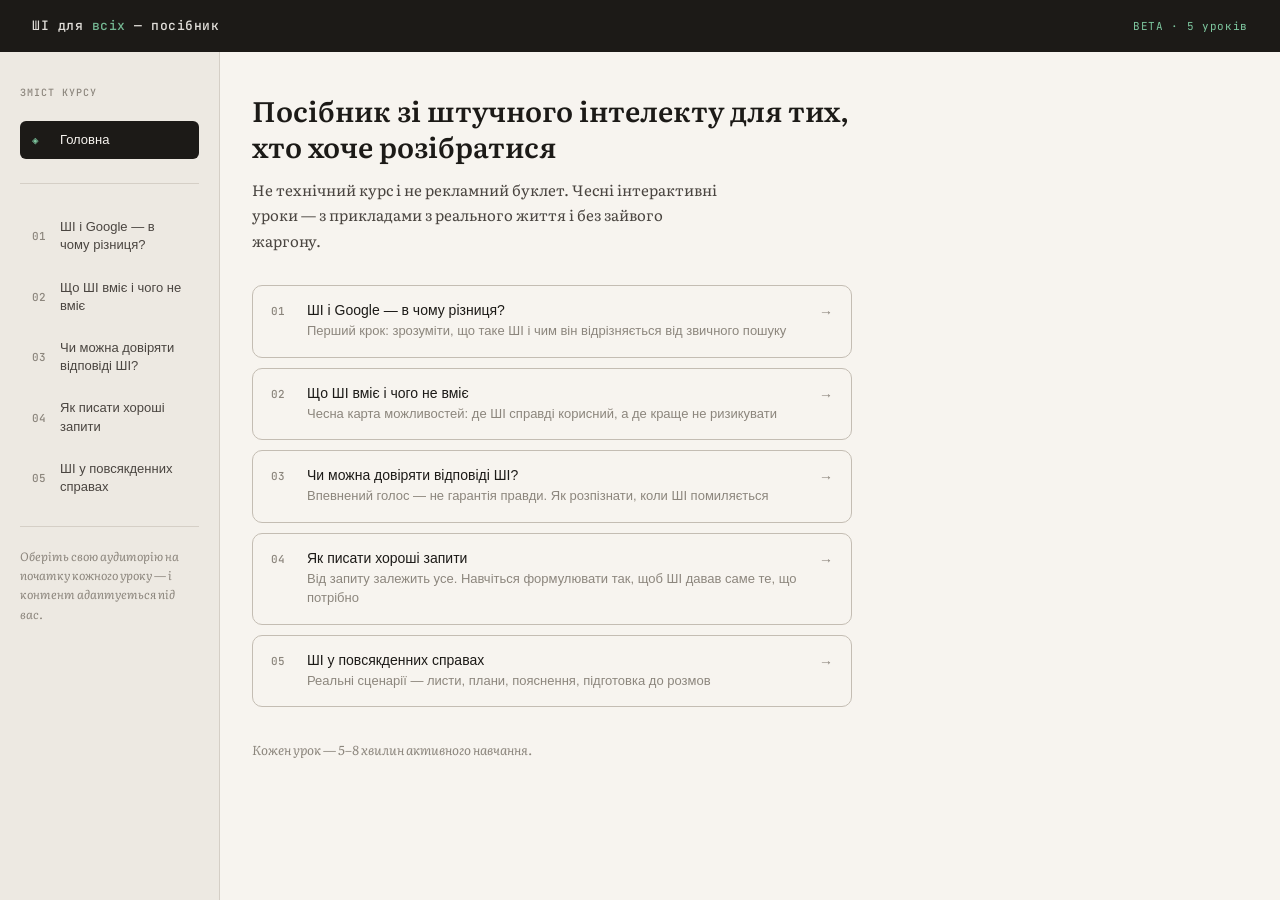
==== ai_guide_lessons.html @ bb76046b "Add files via upload" ====
<!DOCTYPE html>
<html lang="uk">
<head>
<meta charset="UTF-8">
<meta name="viewport" content="width=device-width, initial-scale=1.0">
<title>ШІ для всіх — інтерактивний посібник</title>
<link rel="preconnect" href="https://fonts.googleapis.com">
<link href="https://fonts.googleapis.com/css2?family=Literata:ital,wght@0,300;0,400;0,500;0,600;1,300&family=JetBrains+Mono:wght@400;500&display=swap" rel="stylesheet">
<style>
*,*::before,*::after{box-sizing:border-box;margin:0;padding:0}
:root{--bg:#F7F4EF;--bg2:#EDE9E2;--bg3:#E3DDD4;--ink:#1C1A17;--ink2:#4A4540;--ink3:#8C867D;--line:#D5CFC6;--line2:#C4BDB3;--accent:#2D6A4F;--accent-bg:#E8F5EE;--accent2:#B5451B;--accent2-bg:#FAECE7;--accent3:#1A5FA8;--accent3-bg:#E6F1FB;--gold:#C4872A;--radius:10px;--radius-sm:6px}
html{scroll-behavior:smooth}
body{background:var(--bg);color:var(--ink);font-family:'Literata',Georgia,serif;font-size:16px;line-height:1.7;min-height:100vh}
.site-header{background:var(--ink);color:var(--bg);padding:0 2rem;display:flex;align-items:center;justify-content:space-between;height:52px;position:sticky;top:0;z-index:100}
.site-logo{font-family:'JetBrains Mono',monospace;font-size:13px;font-weight:500;letter-spacing:.04em;color:var(--bg);opacity:.9}
.site-logo span{color:#7EC8A0}
.layout{display:grid;grid-template-columns:220px 1fr;min-height:calc(100vh - 52px)}
.sidebar{background:var(--bg2);border-right:1px solid var(--line);padding:2rem 1.25rem;position:sticky;top:52px;height:calc(100vh - 52px);overflow-y:auto}
.sidebar-label{font-family:'JetBrains Mono',monospace;font-size:10px;font-weight:500;letter-spacing:.1em;text-transform:uppercase;color:var(--ink3);margin-bottom:1.25rem}
.lesson-nav{display:flex;flex-direction:column;gap:4px}
.nav-item{display:flex;align-items:center;gap:10px;padding:10px 12px;border-radius:var(--radius-sm);cursor:pointer;border:none;background:none;text-align:left;width:100%;transition:background .15s}
.nav-item:hover{background:var(--bg3)}
.nav-item.active{background:var(--ink)}
.nav-item.done{background:var(--accent-bg)}
.nav-num{font-family:'JetBrains Mono',monospace;font-size:11px;font-weight:500;color:var(--ink3);min-width:18px}
.nav-item.active .nav-num{color:#7EC8A0}
.nav-item.done .nav-num{color:var(--accent)}
.nav-title{font-size:13px;color:var(--ink2);line-height:1.4}
.nav-item.active .nav-title{color:var(--bg)}
.nav-item.done .nav-title{color:var(--accent)}
.nav-check{margin-left:auto;font-size:12px;color:var(--accent);display:none}
.nav-item.done .nav-check{display:block}
.sidebar-divider{height:1px;background:var(--line);margin:1.25rem 0}
.sidebar-note{font-size:12px;color:var(--ink3);line-height:1.6;font-style:italic}
.main{padding:2.5rem 2rem 4rem}
.lesson-panel{display:none;max-width:600px}
.lesson-panel.active{display:block}
.prog-wrap{margin-bottom:2rem}
.prog-label{font-family:'JetBrains Mono',monospace;font-size:10px;color:var(--ink3);letter-spacing:.08em;text-transform:uppercase;margin-bottom:6px}
.prog{display:flex;gap:4px}
.pd{height:3px;flex:1;border-radius:2px;background:var(--line);transition:background .4s}
.pd.on{background:var(--ink)}.pd.done{background:var(--ink3)}
.step{display:none}.step.vis{display:block}
@keyframes fadeIn{from{opacity:0;transform:translateY(6px)}to{opacity:1;transform:translateY(0)}}
.step.vis,.lesson-panel.active{animation:fadeIn .25s ease}
.hook{font-size:22px;font-weight:500;color:var(--ink);line-height:1.35;margin-bottom:.5rem}
.hook-sub{font-size:15px;color:var(--ink2);line-height:1.7;margin-bottom:1.75rem}
.s-title{font-size:18px;font-weight:500;color:var(--ink);line-height:1.35;margin-bottom:.5rem}
.s-sub{font-size:14px;color:var(--ink2);line-height:1.7;margin-bottom:1.25rem}
.q-label{font-family:'JetBrains Mono',monospace;font-size:11px;color:var(--ink3);letter-spacing:.06em;text-transform:uppercase;margin-bottom:10px}
.badge{display:inline-block;font-family:'JetBrains Mono',monospace;font-size:10px;font-weight:500;padding:3px 9px;border-radius:20px;background:var(--accent-bg);color:var(--accent);letter-spacing:.06em;text-transform:uppercase;margin-bottom:1rem;border:1px solid #B5DFC8}
.who-tag{display:inline-block;font-family:'JetBrains Mono',monospace;font-size:10px;font-weight:500;padding:3px 9px;border-radius:20px;letter-spacing:.06em;text-transform:uppercase;margin-bottom:1.25rem}
.who-tag.teen{background:#EEEDFE;color:#3C3489;border:1px solid #C5C2F5}
.who-tag.adult{background:var(--accent-bg);color:var(--accent);border:1px solid #B5DFC8}
.audience-pick{display:grid;grid-template-columns:1fr 1fr;gap:12px;margin-bottom:1.75rem}
.aud-btn{background:var(--bg);border:1px solid var(--line2);border-radius:var(--radius);padding:1.5rem 1.25rem;cursor:pointer;text-align:left;transition:background .15s,border-color .15s,box-shadow .15s;width:100%}
.aud-btn:hover{background:var(--bg2);border-color:var(--ink3);box-shadow:0 2px 12px rgba(0,0,0,.08)}
.aud-icon{font-size:26px;margin-bottom:10px;display:block}
.aud-title{font-size:15px;font-weight:500;color:var(--ink);margin-bottom:5px}
.aud-sub{font-size:13px;color:var(--ink2);line-height:1.55}
.choices{display:flex;flex-direction:column;gap:8px;margin-bottom:1.5rem}
.cb{background:var(--bg);border:1px solid var(--line2);border-radius:var(--radius-sm);padding:12px 16px;font-family:'Literata',serif;font-size:14px;color:var(--ink);text-align:left;cursor:pointer;line-height:1.55;transition:background .15s,border-color .15s;width:100%}
.cb:hover{background:var(--bg2);border-color:var(--ink3)}
.cb:disabled{cursor:default}
.cb.correct{border-color:var(--accent);background:var(--accent-bg);color:#085041}
.cb.wrong{border-color:var(--accent2);background:var(--accent2-bg);color:#4A1B0C}
.cb.partial{border-color:var(--accent3);background:var(--accent3-bg);color:#042C53}
.fb{border-radius:var(--radius-sm);padding:14px 18px;font-size:14px;line-height:1.7;margin-bottom:1.5rem;display:none;border-left:3px solid transparent}
.fb.show{display:block}
.fb.good{background:var(--accent-bg);color:#085041;border-left-color:var(--accent)}
.fb.warn{background:var(--accent2-bg);color:#4A1B0C;border-left-color:var(--accent2)}
.fb.info{background:var(--accent3-bg);color:#042C53;border-left-color:var(--accent3)}
.ability-grid{display:grid;grid-template-columns:1fr 1fr;gap:10px;margin-bottom:1.5rem}
.ability-card{border-radius:var(--radius-sm);padding:14px;border:1px solid var(--line)}
.ability-card.can{background:var(--accent-bg);border-color:#B5DFC8}
.ability-card.cant{background:var(--accent2-bg);border-color:#F0A090}
.ability-card-title{font-family:'JetBrains Mono',monospace;font-size:10px;font-weight:500;text-transform:uppercase;letter-spacing:.08em;margin-bottom:10px}
.ability-card.can .ability-card-title{color:var(--accent)}
.ability-card.cant .ability-card-title{color:var(--accent2)}
.ability-list{list-style:none;display:flex;flex-direction:column;gap:6px}
.ability-list li{font-size:13px;line-height:1.5;padding-left:16px;position:relative}
.ability-card.can .ability-list li{color:#085041}
.ability-card.can .ability-list li::before{content:"✓";position:absolute;left:0;font-size:11px}
.ability-card.cant .ability-list li{color:#4A1B0C}
.ability-card.cant .ability-list li::before{content:"✗";position:absolute;left:0;font-size:11px}
.rule{border-left:3px solid var(--line2);padding:12px 16px;margin-bottom:1.5rem;font-size:14px;line-height:1.7;color:var(--ink2);background:var(--bg2);border-radius:0 var(--radius-sm) var(--radius-sm) 0}
.rule strong{font-weight:500;display:block;margin-bottom:4px;font-size:15px;color:var(--ink)}
.table-wrap{border:1px solid var(--line);border-radius:var(--radius-sm);overflow:hidden;margin-bottom:1.5rem}
.diff-table{width:100%;border-collapse:collapse;font-size:13px}
.diff-table th{background:var(--bg2);padding:10px 14px;text-align:left;font-weight:500;color:var(--ink2);font-size:11px;letter-spacing:.05em;text-transform:uppercase;font-family:'JetBrains Mono',monospace}
.diff-table td{padding:11px 14px;color:var(--ink);line-height:1.5;border-top:1px solid var(--line)}
.diff-table tr td:first-child{color:var(--ink3);font-size:12px;width:30%;font-family:'JetBrains Mono',monospace}
.scenario-list{display:flex;flex-direction:column;gap:10px;margin-bottom:1.5rem}
.scenario-item{border:1px solid var(--line);border-radius:var(--radius-sm);overflow:hidden}
.scenario-q{padding:12px 16px;font-size:14px;color:var(--ink);line-height:1.55;background:var(--bg)}
.scenario-opts{display:flex;border-top:1px solid var(--line)}
.sc-btn{flex:1;padding:9px 10px;font-size:13px;font-family:'Literata',serif;cursor:pointer;background:var(--bg2);border:none;color:var(--ink2);transition:background .15s;line-height:1.4;text-align:center}
.sc-btn:first-child{border-right:1px solid var(--line)}
.sc-btn:hover:not(:disabled){background:var(--bg3)}
.sc-btn:disabled{cursor:default}
.sc-btn.good{background:var(--accent-bg);color:var(--accent);font-weight:500}
.sc-btn.bad{background:var(--accent2-bg);color:var(--accent2)}
.scenario-explain{padding:10px 16px;font-size:13px;line-height:1.6;display:none;border-top:1px solid var(--line)}
.scenario-explain.show{display:block}
.scenario-explain.good{background:var(--accent-bg);color:#085041}
.scenario-explain.info{background:var(--accent3-bg);color:#042C53}
.compare{display:grid;grid-template-columns:1fr 1fr;gap:10px;margin-bottom:1.5rem}
.cc{background:var(--bg);border:1px solid var(--line2);border-radius:var(--radius-sm);padding:14px;cursor:pointer;transition:background .15s,border-color .15s;user-select:none}
.cc:hover{background:var(--bg2)}
.cc.good{border-color:var(--accent);background:var(--accent-bg);cursor:default}
.cc.bad{border-color:var(--accent2);background:var(--accent2-bg);cursor:default}
.cc-lbl{font-family:'JetBrains Mono',monospace;font-size:10px;font-weight:500;color:var(--ink3);text-transform:uppercase;letter-spacing:.07em;margin-bottom:6px}
.cc-text{font-size:13px;color:var(--ink);line-height:1.55}
.summary{background:var(--bg2);border-radius:var(--radius);padding:1.5rem;border:1px solid var(--line);margin-bottom:1.5rem}
.sum-title{font-size:15px;font-weight:500;color:var(--ink);margin-bottom:.75rem}
.sum-list{list-style:none;display:flex;flex-direction:column;gap:8px}
.sum-list li{font-size:14px;color:var(--ink2);padding-left:22px;position:relative;line-height:1.55}
.sum-list li::before{content:"→";position:absolute;left:0;color:var(--ink3);font-family:'JetBrains Mono',monospace}
.next-btn{background:var(--ink);color:var(--bg);border:none;border-radius:var(--radius-sm);padding:10px 22px;font-family:'Literata',serif;font-size:14px;cursor:pointer;transition:opacity .15s;display:none}
.next-btn.show{display:inline-block}
.next-btn:hover{opacity:.85}
.next-lesson-btn{background:var(--accent);color:#fff;border:none;border-radius:var(--radius-sm);padding:11px 24px;font-family:'Literata',serif;font-size:14px;cursor:pointer;transition:opacity .15s;margin-right:10px}
.next-lesson-btn:hover{opacity:.88}
.restart-btn{font-size:13px;color:var(--ink3);cursor:pointer;border:none;background:none;font-family:'Literata',serif;padding:0}
.restart-btn:hover{color:var(--ink2);text-decoration:underline}
.home-title{font-size:28px;font-weight:600;color:var(--ink);line-height:1.3;margin-bottom:.75rem}
.home-sub{font-size:15px;color:var(--ink2);line-height:1.7;margin-bottom:2rem;max-width:480px}
.module-list{display:flex;flex-direction:column;gap:10px;margin-bottom:2rem}
.module-card{display:flex;align-items:flex-start;gap:14px;background:var(--bg);border:1px solid var(--line2);border-radius:var(--radius);padding:16px 18px;cursor:pointer;transition:background .15s,border-color .15s,box-shadow .15s;text-align:left;width:100%}
.module-card:hover{background:var(--bg2);border-color:var(--ink3);box-shadow:0 2px 12px rgba(0,0,0,.07)}
.module-card.done-card{border-color:#B5DFC8;background:var(--accent-bg)}
.mc-num{font-family:'JetBrains Mono',monospace;font-size:11px;font-weight:500;color:var(--ink3);min-width:22px;padding-top:2px}
.module-card.done-card .mc-num{color:var(--accent)}
.mc-body{flex:1}
.mc-title{font-size:14px;font-weight:500;color:var(--ink);margin-bottom:3px}
.mc-sub{font-size:13px;color:var(--ink3);line-height:1.5}
.module-card.done-card .mc-title{color:var(--accent)}
.mc-arrow{color:var(--ink3);font-size:14px;padding-top:2px}
.home-footer{font-size:13px;color:var(--ink3);font-style:italic}
.ai-bubble{border-left:3px solid var(--gold);padding:12px 16px;margin-bottom:1.5rem;font-size:14px;line-height:1.7;color:var(--ink2);background:#FDF6EC;border-radius:0 var(--radius-sm) var(--radius-sm) 0}
.ai-bubble-label{font-family:'JetBrains Mono',monospace;font-size:10px;font-weight:500;color:var(--gold);text-transform:uppercase;letter-spacing:.08em;margin-bottom:6px;display:block}
@media(max-width:680px){.layout{grid-template-columns:1fr}.sidebar{display:none}.main{padding:1.5rem 1rem 3rem}.audience-pick,.ability-grid,.compare{grid-template-columns:1fr}.hook{font-size:19px}}
</style>
</head>
<body>
<header class="site-header">
  <div class="site-logo">ШІ для <span>всіх</span> — посібник</div>
  <div style="font-family:'JetBrains Mono',monospace;font-size:11px;color:#7EC8A0;letter-spacing:.06em">BETA · 5 уроків</div>
</header>
<div class="layout">
  <nav class="sidebar">
    <div class="sidebar-label">Зміст курсу</div>
    <div class="lesson-nav">
      <button class="nav-item active" id="nav-home"><span class="nav-num">◈</span><span class="nav-title">Головна</span></button>
      <div class="sidebar-divider"></div>
      <button class="nav-item" id="nav-l1"><span class="nav-num">01</span><span class="nav-title">ШІ і Google — в чому різниця?</span><span class="nav-check">✓</span></button>
      <button class="nav-item" id="nav-l2"><span class="nav-num">02</span><span class="nav-title">Що ШІ вміє і чого не вміє</span><span class="nav-check">✓</span></button>
      <button class="nav-item" id="nav-l3"><span class="nav-num">03</span><span class="nav-title">Чи можна довіряти відповіді ШІ?</span><span class="nav-check">✓</span></button>
      <button class="nav-item" id="nav-l4"><span class="nav-num">04</span><span class="nav-title">Як писати хороші запити</span><span class="nav-check">✓</span></button>
      <button class="nav-item" id="nav-l5"><span class="nav-num">05</span><span class="nav-title">ШІ у повсякденних справах</span><span class="nav-check">✓</span></button>
    </div>
    <div class="sidebar-divider"></div>
    <div class="sidebar-note">Оберіть свою аудиторію на початку кожного уроку — і контент адаптується під вас.</div>
  </nav>
  <main class="main">
    <div class="lesson-panel active" id="panel-home">
      <h1 class="home-title">Посібник зі штучного інтелекту для тих, хто хоче розібратися</h1>
      <p class="home-sub">Не технічний курс і не рекламний буклет. Чесні інтерактивні уроки — з прикладами з реального життя і без зайвого жаргону.</p>
      <div class="module-list">
        <button class="module-card" id="mc1"><span class="mc-num">01</span><div class="mc-body"><div class="mc-title">ШІ і Google — в чому різниця?</div><div class="mc-sub">Перший крок: зрозуміти, що таке ШІ і чим він відрізняється від звичного пошуку</div></div><span class="mc-arrow">→</span></button>
        <button class="module-card" id="mc2"><span class="mc-num">02</span><div class="mc-body"><div class="mc-title">Що ШІ вміє і чого не вміє</div><div class="mc-sub">Чесна карта можливостей: де ШІ справді корисний, а де краще не ризикувати</div></div><span class="mc-arrow">→</span></button>
        <button class="module-card" id="mc3"><span class="mc-num">03</span><div class="mc-body"><div class="mc-title">Чи можна довіряти відповіді ШІ?</div><div class="mc-sub">Впевнений голос — не гарантія правди. Як розпізнати, коли ШІ помиляється</div></div><span class="mc-arrow">→</span></button>
        <button class="module-card" id="mc4"><span class="mc-num">04</span><div class="mc-body"><div class="mc-title">Як писати хороші запити</div><div class="mc-sub">Від запиту залежить усе. Навчіться формулювати так, щоб ШІ давав саме те, що потрібно</div></div><span class="mc-arrow">→</span></button>
        <button class="module-card" id="mc5"><span class="mc-num">05</span><div class="mc-body"><div class="mc-title">ШІ у повсякденних справах</div><div class="mc-sub">Реальні сценарії — листи, плани, пояснення, підготовка до розмов</div></div><span class="mc-arrow">→</span></button>
      </div>
      <p class="home-footer">Кожен урок — 5–8 хвилин активного навчання.</p>
    </div>
    <div class="lesson-panel" id="panel-l1"></div>
    <div class="lesson-panel" id="panel-l2"></div>
    <div class="lesson-panel" id="panel-l3"></div>
    <div class="lesson-panel" id="panel-l4"></div>
    <div class="lesson-panel" id="panel-l5"></div>
  </main>
</div>
<script>
(function(){
'use strict';

/* ── NAV ── */
var done={};
function showHome(){
  document.querySelectorAll('.lesson-panel').forEach(function(p){p.classList.remove('active');});
  document.getElementById('panel-home').classList.add('active');
  document.querySelectorAll('.nav-item').forEach(function(n){n.classList.remove('active');});
  document.getElementById('nav-home').classList.add('active');
}
function showLesson(n){
  var panel=document.getElementById('panel-l'+n);
  if(!panel)return;
  if(!panel.getAttribute('data-built'))buildLesson(n);
  document.querySelectorAll('.lesson-panel').forEach(function(p){p.classList.remove('active');});
  panel.classList.add('active');
  document.querySelectorAll('.nav-item').forEach(function(ni){ni.classList.remove('active');});
  var nb=document.getElementById('nav-l'+n);
  if(nb)nb.classList.add('active');
  window.scrollTo(0,0);
}
function markDone(n){
  if(done[n])return;done[n]=true;
  var nb=document.getElementById('nav-l'+n);if(nb)nb.classList.add('done');
  var mc=document.getElementById('mc'+n);if(mc)mc.classList.add('done-card');
}

/* single delegated listener — catches ALL clicks */
document.addEventListener('click',function(e){
  var t=e.target;
  if(t.id==='nav-home'||t.closest('#nav-home')){showHome();return;}
  for(var n=1;n<=5;n++){
    var nb=document.getElementById('nav-l'+n);
    if(nb&&(t===nb||nb.contains(t))){showLesson(n);return;}
    var mc=document.getElementById('mc'+n);
    if(mc&&(t===mc||mc.contains(t))){showLesson(n);return;}
  }
  var nlb=t.closest('.next-lesson-btn');
  if(nlb){var dest=nlb.getAttribute('data-dest');if(dest==='home')showHome();else if(dest)showLesson(parseInt(dest));return;}
});

/* ── HELPERS ── */
function mk(tag,cls,txt){var e=document.createElement(tag);if(cls)e.className=cls;if(txt!==undefined)e.textContent=txt;return e;}
function div(cls,txt){return mk('div',cls,txt);}
function p(cls,txt){return mk('p',cls,txt);}
function fbDiv(id){var f=div('fb');f.id=id;return f;}
function badge(txt){return div('badge',txt);}
function showFb(id,type,text){var fb=document.getElementById(id);if(!fb)return;fb.className='fb show '+type;fb.textContent=text;}
function disableBtns(wrap){wrap.querySelectorAll('button').forEach(function(b){b.disabled=true;});}

function progWrap(ln,total){
  var w=div('prog-wrap');
  var lbl=div('prog-label','Крок 1 з '+total);lbl.id='l'+ln+'-plbl';
  var bar=div('prog');
  for(var i=0;i<total;i++){var d=div(i===0?'pd on':'pd');d.id='l'+ln+'-d'+i;bar.appendChild(d);}
  w.appendChild(lbl);w.appendChild(bar);return w;
}
function setProg(ln,n,labels){
  var lbl=document.getElementById('l'+ln+'-plbl');
  if(lbl&&labels)lbl.textContent=(labels[n]||'')+' — крок '+(n+1)+' з '+labels.length;
  var total=labels?labels.length:6;
  for(var i=0;i<total;i++){var d=document.getElementById('l'+ln+'-d'+i);if(d)d.className='pd'+(i<n?' done':i===n?' on':'');}
}
function mkStep(ln,n){var s=div(n===0?'step vis':'step');s.id='l'+ln+'-s'+n;return s;}

function audPickBlock(ln,data){
  var wrap=div('audience-pick');
  ['teen','adult'].forEach(function(aud){
    var c=data[aud];
    var b=mk('button','aud-btn');
    var ic=div('aud-icon');ic.textContent=c.icon;
    b.appendChild(ic);b.appendChild(div('aud-title',c.title));b.appendChild(div('aud-sub',c.sub));
    b.addEventListener('click',function(){window['l'+ln+'pick'](aud);});
    wrap.appendChild(b);
  });
  return wrap;
}
function whoTag(ln,aud){var t=div('who-tag '+aud,aud==='teen'?'До 25':'40+');t.id='l'+ln+'-who';return t;}

function nextBtn(ln,toStep,text,show){
  var b=mk('button','next-btn'+(show?' show':''),text||'Далі →');
  b.addEventListener('click',function(){window['l'+ln+'go'](toStep);});
  return b;
}
function nextLessonBtn(text,dest){
  var b=mk('button','next-lesson-btn',text);b.setAttribute('data-dest',dest);return b;
}
function restartBtn(ln){
  var b=mk('button','restart-btn','Почати знову');
  b.addEventListener('click',function(){window['l'+ln+'restart']();});
  return b;
}

function choicesBlock(opts,onPick){
  var wrap=div('choices');
  opts.forEach(function(opt){
    var b=mk('button','cb',opt.t);
    b.addEventListener('click',function(){onPick(b,opt,wrap);});
    wrap.appendChild(b);
  });
  return wrap;
}

function compareBlock(pairs,correct,onPick){
  var wrap=div('compare');var locked=false;
  pairs.forEach(function(pr){
    var c=div('cc');c.innerHTML='<div class="cc-lbl">'+pr.lbl+'</div><div class="cc-text"></div>';
    c.querySelector('.cc-text').textContent=pr.text;
    c.addEventListener('click',function(){
      if(locked)return;locked=true;
      wrap.querySelectorAll('.cc').forEach(function(x){x.classList.add(x===c?(pr.ch===correct?'good':'bad'):(pr.ch!==correct?'good':'bad'));});
      onPick(pr.ch);
    });
    wrap.appendChild(c);
  });
  return wrap;
}

function scenarioList(items,labels,onPick){
  var wrap=div('scenario-list');
  items.forEach(function(sc,i){
    var item=div('scenario-item');
    var q=div('scenario-q',sc.q);item.appendChild(q);
    var opts=div('scenario-opts');
    labels.forEach(function(lbl,j){
      var b=mk('button','sc-btn',lbl);
      b.addEventListener('click',function(){onPick(i,j,item,b,opts);});
      opts.appendChild(b);
    });
    item.appendChild(opts);
    var exp=div('scenario-explain');item.appendChild(exp);
    wrap.appendChild(item);
  });
  return wrap;
}

function abilityGrid(can,cant){
  var ag=div('ability-grid');
  var canC=div('ability-card can');canC.appendChild(div('ability-card-title','✓ Вміє добре'));
  var ul=mk('ul','ability-list');can.forEach(function(t){ul.appendChild(mk('li','',t));});canC.appendChild(ul);ag.appendChild(canC);
  var cantC=div('ability-card cant');cantC.appendChild(div('ability-card-title','✗ Не вміє або ризиковано'));
  var ul2=mk('ul','ability-list');cant.forEach(function(t){ul2.appendChild(mk('li','',t));});cantC.appendChild(ul2);ag.appendChild(cantC);
  return ag;
}

function summaryBlock(items){
  var s=div('summary');s.appendChild(p('sum-title','Що ви засвоїли на цьому уроці:'));
  var ul=mk('ul','sum-list');items.forEach(function(txt){ul.appendChild(mk('li','',txt));});s.appendChild(ul);return s;
}
function ruleBlock(title,text){
  var r=div('rule');var strong=mk('strong','',title);r.appendChild(strong);r.appendChild(document.createTextNode(' '+text));return r;
}
function tableWrap(headers,rows){
  var tw=div('table-wrap');var tbl=mk('table','diff-table');
  var hr=mk('tr');headers.forEach(function(h){hr.appendChild(mk('th','',h));});tbl.appendChild(hr);
  rows.forEach(function(row){var tr=mk('tr');row.forEach(function(cell){tr.appendChild(mk('td','',cell));});tbl.appendChild(tr);});
  tw.appendChild(tbl);return tw;
}

function buildLesson(n){var panel=document.getElementById('panel-l'+n);if(!panel)return;panel.setAttribute('data-built','1');window['buildL'+n](panel);}

/* ══ L1 ══ */
var l1aud='',l1cur=0;
var L1={
  teen:{icon:'🎧',title:'Мені до 25',sub:'Вже чував про ШІ, але хочу зрозуміти, як він насправді працює',
    hook:'Ти вже гуглив сотні разів. А тепер уяви: замість посилань — хтось відповідає тобі своїми словами.',
    hookSub:'Саме так працює ШІ. Але між Google і ШІ є принципова різниця, яку більшість людей не помічає.',
    think:'Ти пишеш: «Як написати заяву?» — Google знайде зразки. А ШІ?',
    ch1:[{t:'Теж знайде і покаже посилання',v:'wrong',fb:'Не зовсім. Google знаходить те, що є. ШІ — сам створює відповідь.'},{t:'Напише заяву сам, одразу під твій випадок',v:'correct',fb:'Саме так. ШІ не шукає — він генерує. Це інший принцип роботи.'},{t:'Відкриє редактор, щоб ти написав сам',v:'wrong',fb:'Ні. ШІ пише відповідь прямо у чаті, не відкриває програм.'}],
    expTitle:'ШІ — це не розумний пошуковик',expSub:'Це інший інструмент. Google шукає. ШІ відповідає.',
    ch3:[{t:'Знайти офіційний сайт університету — краще Google',v:'correct',fb:'Правильно. Конкретні адреси і сайти — надійніше через Google.'},{t:'Зрозуміти різницю між двома теоріями — краще ШІ',v:'correct',fb:'Так. Пояснити складне просто — сильна сторона ШІ.'},{t:'Дізнатися сьогоднішній курс долара — краще ШІ',v:'wrong',fb:'Ні. ШІ не підключений до інтернету в реальному часі.'}],
    pTitle:'Який запит до ШІ дасть кориснішу відповідь?',pSub:'Ти хочеш розібратися в темі для есе.',
    ccA:'«кліматичні зміни»',ccB:'«Поясни простими словами, що таке кліматичні зміни і чому вчені сперечаються про їхні наслідки»',
    fb4c:'Варіант Б набагато кращий. ШІ не пошуковик — йому потрібні не ключові слова, а чітка задача.',
    fb4w:'Варіант А — стиль для Google. ШІ краще відповідає на питання і прохання.'},
  adult:{icon:'☕',title:'Мені 40+',sub:'Чую про ШІ звідусіль, але досі не розумію — що це і чи варто пробувати',
    hook:'Уявіть, що ви телефонуєте не в довідкову, а до знайомого, який дуже багато читав.',
    hookSub:'Він не дає список книг — він пояснює своїми словами. Приблизно так і працює ШІ.',
    think:'Ви запитуєте: «Як написати скаргу до ЖКГ?» — Google покаже сайти. А ШІ?',
    ch1:[{t:'Теж покаже список корисних сайтів',v:'wrong',fb:'Не зовсім. ШІ не показує посилання — він пише відповідь своїми словами.'},{t:'Напише скаргу сам — під вашу ситуацію',v:'correct',fb:'Правильно. ШІ не шукає — він створює відповідь. Це принципово інший підхід.'},{t:'Відкриє шаблон Word для заповнення',v:'wrong',fb:'Ні. ШІ пише готовий текст прямо у відповідь на ваше прохання.'}],
    expTitle:'ШІ — це не «розумний Google»',expSub:'Це різні інструменти для різних задач.',
    ch3:[{t:'Знайти номер телефону поліклініки — краще Google',v:'correct',fb:'Правильно. Конкретні контакти — надійніше через Google або офіційні сайти.'},{t:'Зрозуміти, які документи потрібні для субсидії — краще ШІ',v:'correct',fb:'Так. Пояснити порядок дій зрозумілою мовою — ШІ робить добре.'},{t:'Дізнатися завтрашню погоду — краще ШІ',v:'wrong',fb:'Ні. ШІ не підключений до реальних даних. Для прогнозу — Google.'}],
    pTitle:'Який запит до ШІ дасть кращий результат?',pSub:'Ви хочете написати ввічливого листа сусідці.',
    ccA:'«лист сусідці шум»',ccB:'«Допоможи написати ввічливого листа сусідці з проханням не шуміти після 22:00. Тон — спокійний, без образ»',
    fb4c:'Чудово. ШІ розуміє звичайну мову. Чим точніше ви описуєте задачу — тим кориснішою буде відповідь.',
    fb4w:'Варіант А — стиль для Google. ШІ краще відповідає на прохання, сформульовані звичайною мовою.'}
};
var l1lbl=['Вибір аудиторії','Перша спроба','Пояснення','Перевірка','Практика'];
var l1sum=['ШІ і Google — принципово різні інструменти з різними сильними сторонами','ШІ не шукає в інтернеті — він генерує відповідь на основі навчання','ШІ може помилятися, але звучати при цьому дуже впевнено','Правильний вибір інструменту залежить від задачі'];

window.buildL1=function(panel){
  panel.appendChild(progWrap(1,5));
  var s0=mkStep(1,0);
  s0.appendChild(p('hook','Урок 1. Що таке ШІ — і чим він відрізняється від Google?'));
  s0.appendChild(p('hook-sub','Оберіть, хто ви — і приклади підлаштуються під вас.'));
  s0.appendChild(audPickBlock(1,L1));panel.appendChild(s0);
  for(var i=1;i<=4;i++){var s=mkStep(1,i);s.id='l1-s'+i;panel.appendChild(s);}
};
window.l1pick=function(aud){
  l1aud=aud;var c=L1[aud];
  var s1=document.getElementById('l1-s1');s1.innerHTML='';
  s1.appendChild(whoTag(1,aud));s1.appendChild(p('hook',c.hook));s1.appendChild(p('hook-sub',c.hookSub));
  s1.appendChild(p('s-sub',c.think));s1.appendChild(p('q-label','Яка відповідь найближча до вашої думки?'));
  var fb1=fbDiv('l1-fb1');var nb1=nextBtn(1,2);
  s1.appendChild(choicesBlock(c.ch1,function(b,opt,wrap){
    disableBtns(wrap);b.className='cb '+(opt.v==='correct'?'correct':'wrong');
    showFb('l1-fb1',opt.v==='correct'?'good':'info',opt.fb);nb1.classList.add('show');
  }));
  s1.appendChild(fb1);s1.appendChild(nb1);

  var s2=document.getElementById('l1-s2');s2.innerHTML='';
  s2.appendChild(badge('Ключова ідея'));s2.appendChild(p('s-title',c.expTitle));s2.appendChild(p('s-sub',c.expSub));
  s2.appendChild(tableWrap(['','Google / пошуковик','Штучний інтелект (ШІ)'],[
    ['Що робить','Знаходить сторінки','Генерує відповідь своїми словами'],
    ['Звідки знає','Індексує сайти в реальному часі','Навчений на текстах, не «гуглить»'],
    ['Відповідь','Список посилань','Зв\'язний текст, пояснення, поради'],
    ['Помиляється?','Рідко','Може вигадати факт, звучить впевнено'],
    ['Краще для','Знайти джерело, перевірити факт','Пояснити, написати, розібратися']]));
  s2.appendChild(ruleBlock('Простими словами','Google знаходить інформацію, яка вже існує. ШІ створює відповідь на основі того, чого навчився. Це принципова різниця.'));
  s2.appendChild(nextBtn(1,3,'Зрозуміло, далі →',true));

  var s3=document.getElementById('l1-s3');s3.innerHTML='';
  s3.appendChild(badge('Перевірте себе'));s3.appendChild(p('s-title','Куди краще звернутися?'));
  var q3done=0,q3err=false;var fb3=fbDiv('l1-fb3');var nb3=nextBtn(1,4);
  s3.appendChild(choicesBlock(c.ch3,function(b,opt,wrap){
    b.disabled=true;q3done++;b.className='cb '+(opt.v==='correct'?'correct':'wrong');
    if(opt.v!=='correct')q3err=true;
    showFb('l1-fb3',opt.v==='correct'?'good':'info',opt.fb);
    if(q3done>=c.ch3.length){showFb('l1-fb3',q3err?'info':'good',q3err?'Майже правильно. ШІ не підключений до інтернету в реальному часі — для актуальних даних краще Google.':'Відмінно! Ви точно визначили, який інструмент підходить для кожної задачі.');nb3.classList.add('show');}
  }));
  s3.appendChild(fb3);s3.appendChild(nb3);

  var s4=document.getElementById('l1-s4');s4.innerHTML='';
  s4.appendChild(badge('Практика'));s4.appendChild(p('s-title',c.pTitle));s4.appendChild(p('s-sub',c.pSub));
  var fb4=fbDiv('l1-fb4');
  var sumW=div('');sumW.style.display='none';
  sumW.appendChild(summaryBlock(l1sum));
  var br=div('');br.style.marginTop='1rem';br.appendChild(nextLessonBtn('Урок 2 →','2'));br.appendChild(restartBtn(1));sumW.appendChild(br);
  s4.appendChild(compareBlock(
    [{lbl:'Варіант А',text:c.ccA,ch:'A'},{lbl:'Варіант Б',text:c.ccB,ch:'B'}],'B',
    function(ch){showFb('l1-fb4',ch==='B'?'good':'info',ch==='B'?c.fb4c:c.fb4w);sumW.style.display='block';markDone(1);}
  ));
  s4.appendChild(fb4);s4.appendChild(sumW);l1go(1);
};
window.l1go=function(n){document.querySelectorAll('#panel-l1 .step').forEach(function(s){s.className='step';});var s=document.getElementById('l1-s'+n);if(s)s.className='step vis';l1cur=n;setProg(1,n,l1lbl);window.scrollTo(0,0);};
window.l1restart=function(){l1aud='';l1cur=0;document.querySelectorAll('#panel-l1 .step').forEach(function(s){s.className='step';});var s0=document.getElementById('l1-s0');if(s0)s0.className='step vis';setProg(1,0,l1lbl);window.scrollTo(0,0);};

/* ══ L2 ══ */
var l2aud='',l2cur=0;
var L2={
  teen:{icon:'🎮',title:'Мені до 25',sub:'Хочу зрозуміти, де ШІ реально корисний, а де краще не довіряти',
    hook:'Уяви: твій друг каже, що ШІ вирішить будь-яке завдання краще за гугл.',hookSub:'Це правда лише наполовину. ШІ неймовірний у одних речах — і марний в інших.',think:'Що ШІ точно не може зробити прямо зараз?',
    ch1:[{t:'Переписати мій текст зрозумілішою мовою',v:'wrong',fb:'Це — одна з найсильніших сторін ШІ.'},{t:'Дізнатися, яка пісня грає зараз на радіо',v:'correct',fb:'Точно. ШІ не підключений до інтернету в реальному часі.'},{t:'Пояснити тему з фізики простими словами',v:'wrong',fb:'Це ШІ робить дуже добре.'}],
    can:['Пояснити складну тему простими словами','Написати, переписати або покращити текст','Вигадати ідеї, сюжети, назви','Допомогти з кодом або рівнянням','Перекласти й адаптувати стиль','Скласти план або список кроків'],
    cant:['Знати, що відбувається прямо зараз','Відкривати сайти або дивитися відео','Запам\'ятовувати попередні розмови','Гарантувати точність дат і цифр','Бачити твій екран або файли','Давати юридичні чи медичні гарантії'],
    scens:[{q:'Написати привітання другові на день народження',ai:true,exp:'ШІ відмінно справляється з текстами будь-якого формату.'},{q:'Дізнатися, хто переміг на вчорашньому матчі',ai:false,exp:'ШІ не знає вчорашніх подій. Для новин — Google.'},{q:'Підготувати питання перед співбесідою',ai:true,exp:'Підготовка і репетиція відповідей — ШІ робить чудово.'},{q:'Перевірити, чи вільний певний сайт для реєстрації',ai:false,exp:'ШІ не може зайти на сайти в реальному часі.'}],
    pTitle:'Тебе просять пояснити однокласнику, для чого ШІ.',pSub:'Яке пояснення найточніше?',
    ch4:[{t:'ШІ — розумний пошуковик, який завжди правий',v:'wrong',fb:'Не зовсім. ШІ може помилятися і не знає останніх подій.'},{t:'ШІ — інструмент для роботи з текстом і думками, але факти краще перевіряти',v:'correct',fb:'Відмінно. Це чесне і точне пояснення.'},{t:'ШІ небезпечний, краще не користуватись',v:'wrong',fb:'Надмірна обережність теж шкодить. Важливо знати межі.'}]},
  adult:{icon:'🧩',title:'Мені 40+',sub:'Хочу знати, для яких задач ШІ підходить, щоб спробувати в житті',
    hook:'Сусідка каже: «Я попросила ШІ знайти лікаря поруч — він дав адресу, але її не існує.»',hookSub:'Типова ситуація: людина використала ШІ не за призначенням.',think:'Що ШІ точно не може зробити надійно?',
    ch1:[{t:'Написати ввічливого листа до установи',v:'wrong',fb:'Навпаки — це одна з найсильніших сторін ШІ.'},{t:'Назвати адресу конкретної поліклініки у вашому місті',v:'correct',fb:'Правильно. ШІ може вигадати адресу або дати застарілу.'},{t:'Пояснити, як заповнити декларацію',v:'wrong',fb:'Загальний порядок дій — ШІ пояснює добре.'}],
    can:['Написати лист, заяву або скаргу','Пояснити складне простими словами','Перекласти текст або адаптувати стиль','Допомогти сформулювати питання до лікаря','Скласти план покупок, справ або поїздки','Вигадати подарунок або привітання'],
    cant:['Знати актуальні адреси й телефони','Бачити ваш екран або документи','Дати точну медичну або юридичну пораду','Знати ціни і графіки роботи прямо зараз','Пам\'ятати попередні розмови з вами','Гарантувати правильність дат і цифр'],
    scens:[{q:'Написати вдячного листа лікарю',ai:true,exp:'Написати ввічливий лист — саме те, де ШІ корисний.'},{q:'Дізнатися, чи змінився графік роботи пошти',ai:false,exp:'ШІ не знає поточного графіку. Краще зателефонувати.'},{q:'Зрозуміти, що означає слово в медичній довідці',ai:true,exp:'Пояснити медичний термін простою мовою — ШІ робить чудово.'},{q:'Отримати точний рецепт конкретних ліків для вас',ai:false,exp:'ШІ не знає вашого стану здоров\'я. Це обов\'язково до лікаря.'}],
    pTitle:'Подруга запитує: «Чи варто довіряти ШІ в побутових питаннях?»',pSub:'Яка відповідь найчесніша?',
    ch4:[{t:'Так, ШІ завжди правий — він навчений на мільярдах текстів',v:'wrong',fb:'На жаль, ні. Великий обсяг навчання не гарантує точності.'},{t:'Для листів і пояснень — так. Для конкретних адрес і цифр — перевіряти',v:'correct',fb:'Чудово. Це і є цифрова грамотність.'},{t:'Ні, надто ризиковано — краще взагалі не використовувати',v:'wrong',fb:'Надмірна обережність теж коштує. Важливо знати межі.'}]}
};
var l2lbl=['Вибір аудиторії','Перша спроба','Карта вмінь','Перевірка','Практика'];
var l2sum=['ШІ відмінно справляється з текстами, поясненнями та творчими задачами','Він не знає свіжих новин і може помилятися у фактах','Правильне використання — обирати ШІ для задач, де він сильний','Знання меж інструменту — це і є цифрова грамотність'];

window.buildL2=function(panel){
  panel.appendChild(progWrap(2,5));
  var s0=mkStep(2,0);s0.appendChild(p('hook','Урок 2. Що ШІ вміє — і чого не вміє'));s0.appendChild(p('hook-sub','ШІ здається всемогутнім. Але у нього є чіткі межі.'));s0.appendChild(audPickBlock(2,L2));panel.appendChild(s0);
  for(var i=1;i<=4;i++){var s=mkStep(2,i);s.id='l2-s'+i;panel.appendChild(s);}
};
window.l2pick=function(aud){
  l2aud=aud;var c=L2[aud];
  var s1=document.getElementById('l2-s1');s1.innerHTML='';
  s1.appendChild(whoTag(2,aud));s1.appendChild(p('hook',c.hook));s1.appendChild(p('hook-sub',c.hookSub));s1.appendChild(p('s-sub',c.think));s1.appendChild(p('q-label','Яка відповідь найближча до вашої думки?'));
  var fb1=fbDiv('l2-fb1');var nb1=nextBtn(2,2);
  s1.appendChild(choicesBlock(c.ch1,function(b,opt,wrap){disableBtns(wrap);b.className='cb '+(opt.v==='correct'?'correct':'wrong');showFb('l2-fb1',opt.v==='correct'?'good':'info',opt.fb);nb1.classList.add('show');}));
  s1.appendChild(fb1);s1.appendChild(nb1);
  var s2=document.getElementById('l2-s2');s2.innerHTML='';
  s2.appendChild(badge('Ключова ідея'));s2.appendChild(p('s-title','ШІ — потужний, але не всесильний'));s2.appendChild(p('s-sub','Ось чесна карта його можливостей:'));
  s2.appendChild(abilityGrid(c.can,c.cant));
  s2.appendChild(ruleBlock('Головне правило','ШІ чудово впорається з тим, що потребує мови й мислення. Але він не знає вашої конкретної ситуації і може вигадати деталь.'));
  s2.appendChild(nextBtn(2,3,'Зрозуміло, далі →',true));
  var s3=document.getElementById('l2-s3');s3.innerHTML='';
  s3.appendChild(badge('Перевірте себе'));s3.appendChild(p('s-title','ШІ чи не ШІ?'));s3.appendChild(p('s-sub','Для кожної задачі — ШІ впорається чи краще шукати інакше?'));
  var scDone=0;var fb3=fbDiv('l2-fb3');var nb3=nextBtn(2,4);
  s3.appendChild(scenarioList(c.scens,['✓ ШІ впорається','✗ Краще інакше'],function(i,j,item,b,opts){
    opts.querySelectorAll('.sc-btn').forEach(function(s){s.disabled=true;});
    var ok=(j===0)===c.scens[i].ai;b.classList.add(ok?'good':'bad');
    var exp=item.querySelector('.scenario-explain');exp.textContent=c.scens[i].exp;exp.className='scenario-explain show '+(ok?'good':'info');
    scDone++;if(scDone>=c.scens.length){fb3.className='fb show good';fb3.textContent='Добре. Тепер ви відчуваєте, де ШІ сильний, а де краще інше джерело.';nb3.classList.add('show');}
  }));
  s3.appendChild(fb3);s3.appendChild(nb3);
  var s4=document.getElementById('l2-s4');s4.innerHTML='';
  s4.appendChild(badge('Практика'));s4.appendChild(p('s-title',c.pTitle));s4.appendChild(p('s-sub',c.pSub));
  var fb4=fbDiv('l2-fb4');var sumW=div('');sumW.style.display='none';
  sumW.appendChild(summaryBlock(l2sum));var br=div('');br.style.marginTop='1rem';br.appendChild(nextLessonBtn('Урок 3 →','3'));br.appendChild(restartBtn(2));sumW.appendChild(br);
  s4.appendChild(choicesBlock(c.ch4,function(b,opt,wrap){disableBtns(wrap);b.className='cb '+(opt.v==='correct'?'correct':'wrong');showFb('l2-fb4',opt.v==='correct'?'good':'info',opt.fb);sumW.style.display='block';markDone(2);}));
  s4.appendChild(fb4);s4.appendChild(sumW);l2go(1);
};
window.l2go=function(n){document.querySelectorAll('#panel-l2 .step').forEach(function(s){s.className='step';});var s=document.getElementById('l2-s'+n);if(s)s.className='step vis';l2cur=n;setProg(2,n,l2lbl);window.scrollTo(0,0);};
window.l2restart=function(){l2aud='';l2cur=0;document.querySelectorAll('#panel-l2 .step').forEach(function(s){s.className='step';});var s0=document.getElementById('l2-s0');if(s0)s0.className='step vis';setProg(2,0,l2lbl);window.scrollTo(0,0);};

/* ══ L3 ══ */
var l3aud='',l3cur=0;
var L3={
  teen:{icon:'🔍',title:'Мені до 25',sub:'Хочу знати, де ШІ може підвести — і як це помітити',
    hook:'Уяви: ти попросив ШІ написати реферат. Він додав цитату відомого вченого. Але цієї цитати не існує.',hookSub:'ШІ вигадав її — і написав впевнено, без застереження. Ти б помітив?',
    aiText:'Як зазначав відомий фізик Нільс Бор у лекції 1952 року: «Уява важливіша за знання, бо знання обмежене, а уява охоплює весь світ». Саме ця думка лягла в основу сучасної квантової педагогіки.',
    ch1:[{t:'Цитата підозріла — Бор так не казав, і «квантова педагогіка» не існує',v:'correct',fb:'Відмінна інтуїція! Цитата справді вигадана. Оригінал належить Ейнштейну, не Бору.'},{t:'Відповідь виглядає авторитетно — можна довіряти',v:'wrong',fb:'Саме в цьому і небезпека. Детальність — не доказ правди.'},{t:'Дату лекції варто перевірити, решта нормально',v:'partial',fb:'Дата — лише частина проблеми. Тут вигадана і сама цитата, і термін.'}],
    scens:[{q:'«Фотосинтез — це процес перетворення світла на енергію»',chk:false,exp:'Загальновідомий факт. Перевіряти необов\'язково.'},{q:'«Закон України №1234-VIII від 15 березня 2019 року забороняє...»',chk:true,exp:'Конкретний номер і дата — типове місце для галюцинацій. Перевіряйте на zakon.rada.gov.ua'},{q:'«Ейнштейн казав: якщо не можеш пояснити просто — не розумієш достатньо»',chk:true,exp:'Ця цитата часто приписується Ейнштейну, але її автор насправді невідомий.'},{q:'«Щоб написати ввічливого листа, варто почати з подяки»',chk:false,exp:'Загальна порада про стиль — перевіряти нема чого.'}],
    ccA:'«Розкажи про побічні ефекти ібупрофену»',ccB:'«Розкажи про побічні ефекти ібупрофену. Якщо в чомусь не впевнений — скажи про це прямо»',
    fb4c:'Саме так. Варіант Б змушує ШІ бути чеснішим — він частіше додає застереження.',fb4w:'Варіант Б кращий. Якщо просити ШІ позначати невпевненість — якість відповіді зростає.',
    pTitle:'Ти читаєш відповідь ШІ про історичну подію. Там є конкретна дата і ім\'я.',pSub:'Що робиш далі?',
    ch5:[{t:'Довіряю — ШІ навчений на великій кількості текстів',v:'wrong',fb:'Саме так думають більшість — і потрапляють у халепу.'},{t:'Швидко гуглю дату та ім\'я — 30 секунд, і я впевнений',v:'correct',fb:'Відмінно. ШІ для ідей і структури, Google для перевірки фактів.'},{t:'Взагалі не використовую ШІ для такого — надто ризиковано',v:'partial',fb:'Занадто обережно. Просто конкретні факти варто перевіряти.'}]},
  adult:{icon:'🧐',title:'Мені 40+',sub:'Хочу розуміти, яким відповідям ШІ довіряти, а які перевіряти',
    hook:'Уявіть: ви попросили ШІ про пільги для пенсіонерів. Він дав детальну відповідь з конкретними сумами.',hookSub:'Відповідь звучить переконливо. Але суми виявились застарілими, а одна пільга — вигаданою.',
    aiText:'Пенсіонери мають право на щомісячну надбавку в розмірі 15% від прожиткового мінімуму згідно з постановою Кабміну №847 від 2021 року. Також передбачена одноразова виплата при досягненні 70 років.',
    ch1:[{t:'Звучить офіційно — можна йти оформлювати',v:'wrong',fb:'Саме тут і небезпека. Конкретні суми і номери постанов — типові місця для помилок ШІ.'},{t:'Конкретні суми і номер постанови варто перевірити',v:'correct',fb:'Правильно. Загальна інформація зазвичай правдива. Але конкретні цифри — перевіряйте.'},{t:'Треба уточнити тільки рік постанови',v:'partial',fb:'Рік — лише частина проблеми. Номер постанови і суми теж потребують перевірки.'}],
    scens:[{q:'«Для отримання субсидії потрібно подати заяву до центру соціальних служб»',chk:false,exp:'Загальний порядок дій зазвичай правильний. Але конкретну адресу краще уточнити напряму.'},{q:'«Розмір субсидії у 2024 році становить 1840 грн на місяць»',chk:true,exp:'Конкретна сума і рік — типове місце для помилки. Перевіряйте на msp.gov.ua.'},{q:'«Добра практика — написати заяву чітко і вказати причину звернення»',chk:false,exp:'Загальна порада про стиль — не потребує перевірки.'},{q:'«Закон №2811-IX надає право на безкоштовний проїзд пенсіонерам»',chk:true,exp:'Номер закону — треба перевіряти. ШІ може написати правдоподібний, але неіснуючий номер.'}],
    ccA:'«Які документи потрібні для оформлення субсидії?»',ccB:'«Які документи потрібні для субсидії? Якщо інформація може бути застарілою — скажи про це»',
    fb4c:'Саме так. Варіант Б дає ШІ дозвіл бути чесним — він частіше додає застереження.',fb4w:'Варіант Б кращий. Якщо просити ШІ попереджати про невпевненість — якість відповіді зростає.',
    pTitle:'Ви отримали від ШІ відповідь про медичну процедуру з конкретними дозами ліків.',pSub:'Який наступний крок?',
    ch5:[{t:'Приймаю — відповідь детальна і звучить по-медичному',v:'wrong',fb:'Саме медичні деталі — найнебезпечніше місце для галюцинацій ШІ.'},{t:'Використовую як основу для питань до лікаря — але не дію без консультації',v:'correct',fb:'Чудово. Це ідеальне використання ШІ в медичних питаннях.'},{t:'Перевіряю через Google і якщо знаходжу схоже — довіряю',v:'partial',fb:'Краще, ніж нічого. Але для медичного — тільки лікар або офіційні джерела.'}]}
};
var l3lbl=['Вибір аудиторії','Перша спроба','Пояснення','Що перевіряти','Лайфхак','Практика'];
var l3sum=['ШІ може звучати впевнено навіть коли помиляється — це «галюцинація»','Загальні пояснення зазвичай надійні, конкретні факти — перевіряти','Можна попросити ШІ самому позначити сумнівні місця','Впевнений тон — не доказ правди, а особливість інструменту'];

window.buildL3=function(panel){
  panel.appendChild(progWrap(3,6));
  var s0=mkStep(3,0);s0.appendChild(p('hook','Урок 3. Чи можна довіряти відповіді ШІ?'));s0.appendChild(p('hook-sub','ШІ звучить впевнено майже завжди. Але впевненість — це не те саме, що правда.'));s0.appendChild(audPickBlock(3,L3));panel.appendChild(s0);
  for(var i=1;i<=5;i++){var s=mkStep(3,i);s.id='l3-s'+i;panel.appendChild(s);}
};
window.l3pick=function(aud){
  l3aud=aud;var c=L3[aud];
  var s1=document.getElementById('l3-s1');s1.innerHTML='';
  s1.appendChild(whoTag(3,aud));s1.appendChild(p('hook',c.hook));s1.appendChild(p('hook-sub',c.hookSub));
  var ab=div('ai-bubble');ab.appendChild(mk('span','ai-bubble-label','Відповідь ШІ'));ab.appendChild(document.createTextNode(c.aiText));s1.appendChild(ab);
  s1.appendChild(p('q-label','Що вас насторожує у цій відповіді?'));
  var fb1=fbDiv('l3-fb1');var nb1=nextBtn(3,2);
  s1.appendChild(choicesBlock(c.ch1,function(b,opt,wrap){disableBtns(wrap);b.className='cb '+(opt.v==='correct'?'correct':opt.v==='partial'?'partial':'wrong');showFb('l3-fb1',opt.v==='correct'?'good':opt.v==='partial'?'info':'warn',opt.fb);nb1.classList.add('show');}));
  s1.appendChild(fb1);s1.appendChild(nb1);

  var s2=document.getElementById('l3-s2');s2.innerHTML='';
  s2.appendChild(badge('Ключова ідея'));s2.appendChild(p('s-title','Чому ШІ може впевнено помилятися?'));s2.appendChild(p('s-sub','Це явище навіть має назву — «галюцинація» ШІ.'));
  s2.appendChild(ruleBlock('Як це відбувається','ШІ навчений передбачати наступне слово на основі мільярдів текстів. Він знає, як «звучить» правдива відповідь — але не завжди знає, чи вона дійсно правдива.'));
  s2.appendChild(abilityGrid(['Загальні пояснення і визначення','Структура тексту і логіка','Відомі історичні факти','Поради загального характеру'],['Конкретні дати, числа, ціни','Адреси, телефони, посилання','Медичні та юридичні деталі','Цитати і назви документів']));
  s2.appendChild(nextBtn(3,3,'Зрозуміло, далі →',true));

  var s3=document.getElementById('l3-s3');s3.innerHTML='';
  s3.appendChild(badge('Перевірте себе'));s3.appendChild(p('s-title','Що тут варто перевірити?'));s3.appendChild(p('s-sub','Оцініть кожен фрагмент відповіді ШІ.'));
  var scDone=0;var fb3=fbDiv('l3-fb3');var nb3=nextBtn(3,4);
  s3.appendChild(scenarioList(c.scens,['⚠ Треба перевірити','✓ Можна довіряти'],function(i,j,item,b,opts){
    opts.querySelectorAll('.sc-btn').forEach(function(s){s.disabled=true;});
    var ok=(j===0)===c.scens[i].chk;b.classList.add(ok?'good':'bad');
    var exp=item.querySelector('.scenario-explain');exp.textContent=c.scens[i].exp;exp.className='scenario-explain show '+(ok?'good':'info');
    scDone++;if(scDone>=c.scens.length){fb3.className='fb show good';fb3.textContent='Добре. Ви вже відчуваєте різницю між загальними порадами і конкретними фактами.';nb3.classList.add('show');}
  }));
  s3.appendChild(fb3);s3.appendChild(nb3);

  var s4=document.getElementById('l3-s4');s4.innerHTML='';
  s4.appendChild(badge('Лайфхак'));s4.appendChild(p('s-title','ШІ може сам попередити вас про сумнівні місця'));s4.appendChild(p('s-sub','Якщо попросити — він позначить, де не впевнений. Порівняйте два запити:'));
  var fb4=fbDiv('l3-fb4');var nb4=nextBtn(3,5);
  s4.appendChild(compareBlock([{lbl:'Запит А',text:c.ccA,ch:'A'},{lbl:'Запит Б',text:c.ccB,ch:'B'}],'B',function(ch){showFb('l3-fb4',ch==='B'?'good':'info',ch==='B'?c.fb4c:c.fb4w);nb4.classList.add('show');}));
  s4.appendChild(fb4);s4.appendChild(nb4);

  var s5=document.getElementById('l3-s5');s5.innerHTML='';
  s5.appendChild(badge('Практика'));s5.appendChild(p('s-title',c.pTitle));s5.appendChild(p('s-sub',c.pSub));
  var fb5=fbDiv('l3-fb5');var sumW=div('');sumW.style.display='none';
  sumW.appendChild(summaryBlock(l3sum));var br=div('');br.style.marginTop='1rem';br.appendChild(nextLessonBtn('Урок 4 →','4'));br.appendChild(restartBtn(3));sumW.appendChild(br);
  s5.appendChild(choicesBlock(c.ch5,function(b,opt,wrap){disableBtns(wrap);b.className='cb '+(opt.v==='correct'?'correct':opt.v==='partial'?'partial':'wrong');showFb('l3-fb5',opt.v==='correct'?'good':opt.v==='partial'?'info':'warn',opt.fb);sumW.style.display='block';markDone(3);}));
  s5.appendChild(fb5);s5.appendChild(sumW);l3go(1);
};
window.l3go=function(n){document.querySelectorAll('#panel-l3 .step').forEach(function(s){s.className='step';});var s=document.getElementById('l3-s'+n);if(s)s.className='step vis';l3cur=n;setProg(3,n,l3lbl);window.scrollTo(0,0);};
window.l3restart=function(){l3aud='';l3cur=0;document.querySelectorAll('#panel-l3 .step').forEach(function(s){s.className='step';});var s0=document.getElementById('l3-s0');if(s0)s0.className='step vis';setProg(3,0,l3lbl);window.scrollTo(0,0);};

/* ══ L4 ══ */
var l4aud='',l4cur=0;
var L4={
  teen:{icon:'✏️',title:'Мені до 25',sub:'Хочу навчитися отримувати від ШІ саме те, що потрібно',
    hook:'Ти пишеш ШІ: «Допоможи з есе» — і отримуєш щось загальне й нудне.',hookSub:'Різниця — в запиті. ШІ не читає думки. Чим точніше ти пояснюєш задачу, тим кориснішою буде відповідь.',
    ccA1:'«Напиши есе про клімат»',ccB1:'«Напиши есе на 300 слів про вплив кліматичних змін на Україну. Стиль — публіцистичний, аудиторія — старшокласники. Закінч закликом до дії»',
    fb1c:'Саме так. Варіант Б дає ШІ все: обсяг, тему, стиль і структуру фіналу.',fb1w:'Варіант А — занадто загальний. Варіант Б дає конкретні параметри.',
    scens:[{q:'«Поясни мені фізику»',ok:false,miss:'Нема теми, рівня і формату',fix:'Додай: яка тема, твій рівень, що потрібно — пояснення, задачі, конспект'},{q:'«Зроби цікавіше»',ok:false,miss:'Нема контексту — що саме і для кого',fix:'Додай: що за текст, хто читач, у якому напрямку покращити'},{q:'«Склади план реферату про Другу світову з 5 розділів, кожен по 2 підпункти»',ok:true,miss:'Запит повний',fix:'Тема, структура і обмеження — все є. Саме так і треба.'}],
    ccA2:'«Поясни, як працює нейронна мережа»',ccB2:'«Ти — вчитель фізики для 10-го класу. Поясни нейронну мережу через аналогію. Без математики»',
    fb4c:'Відмінно. Роль дає ШІ контекст: хто говорить, кому і як.',fb4w:'Варіант з роллю кращий. Без ролі — технічне пояснення для всіх. З роллю — адаптований текст.',
    pTitle:'Ти хочеш підготуватись до усного іспиту з історії.',pSub:'Який запит дасть найкорисніший результат?',
    ch5:[{t:'«Допоможи з іспитом з історії»',v:'wrong',fb:'Занадто загально. ШІ не знає тему, формат і що потрібно.'},{t:'«Склади список із 10 ключових дат Другої світової для іспиту. Коротко поясни кожну — 1-2 речення»',v:'correct',fb:'Відмінно. Тема, формат, кількість, стиль — все є.'},{t:'«Що треба знати з Другої світової?»',v:'partial',fb:'Краще, але широко. Додай: для чого, формат, обсяг.'}]},
  adult:{icon:'📝',title:'Мені 40+',sub:'Хочу зрозуміти, як краще формулювати запити, щоб ШІ справді допомагав',
    hook:'Ви пишете ШІ: «Допоможи написати листа» — і отримуєте щось офіційне й холодне.',hookSub:'ШІ не знає вашого тону і ситуації. Але якщо пояснити — він врахує все і напише саме так, як потрібно.',
    ccA1:'«Напиши лист директору школи»',ccB1:'«Напиши ввічливого, але наполегливого листа директору школи щодо булінгу. Я — мама учня 6-го класу. Тон — спокійний, без юридичних погроз»',
    fb1c:'Саме так. Варіант Б дає ШІ всі параметри: хто пише, кому, про що, яким тоном.',fb1w:'Варіант А — занадто загальний. Варіант Б дає контекст.',
    scens:[{q:'«Як отримати субсидію»',ok:false,miss:'Нема контексту — хто питає і що вже відомо',fix:'Додай: ваша ситуація, що вже знаєте, що потрібно уточнити'},{q:'«Переклади цей текст»',ok:false,miss:'Нема мови і стилю',fix:'Додай: з якої мови, на яку, яким стилем'},{q:'«Ти — лікар. Поясни простими словами підвищений холестерин і яких продуктів уникати. Без термінів, коротко»',ok:true,miss:'Запит повний',fix:'Роль, задача, формат і обмеження — все є. Саме так і треба.'}],
    ccA2:'«Що робити при болі в спині?»',ccB2:'«Ти — лікар-реабілітолог. Мені 58, хронічний біль у попереку. Порадь 3-4 вправи вдома без обладнання. Без термінів»',
    fb4c:'Відмінно. Роль і контекст одразу задають правильний рівень відповіді.',fb4w:'Варіант з роллю кращий. Без ролі — загальні поради. З роллю — конкретні вправи для вашої ситуації.',
    pTitle:'Ви хочете попросити ШІ написати привітання колезі на ювілей.',pSub:'Який запит дасть найкращий результат?',
    ch5:[{t:'«Напиши привітання»',v:'wrong',fb:'Занадто мало. ШІ не знає кому, з якої нагоди, яким тоном і скільки тексту.'},{t:'«Напиши тепле привітання колезі Наталі з 60-річчям. Ми разом 15 років. Тон — щирий, без пафосу. 5-6 речень»',v:'correct',fb:'Чудово. Ім\'я, привід, стосунки, тон і обсяг — ШІ має все для особистого привітання.'},{t:'«Привітання на ювілей для жінки»',v:'partial',fb:'Краще, але загально. Додайте 2-3 деталі — результат буде набагато особистішим.'}]}
};
var l4lbl=['Вибір аудиторії','Перша спроба','Чотири складники','Аналіз запитів','Роль для ШІ','Практика'];
var l4sum=['Якість відповіді ШІ залежить від якості запиту','Хороший запит: задача + контекст + формат + обмеження','Роль різко підвищує якість відповіді','Можна уточнити відповідь другим запитом — не обов\'язково починати з нуля'];

window.buildL4=function(panel){
  panel.appendChild(progWrap(4,6));
  var s0=mkStep(4,0);s0.appendChild(p('hook','Урок 4. Як писати хороші запити до ШІ'));s0.appendChild(p('hook-sub','Відповідь ШІ на 80% залежить від того, як ви запитали.'));s0.appendChild(audPickBlock(4,L4));panel.appendChild(s0);
  for(var i=1;i<=5;i++){var s=mkStep(4,i);s.id='l4-s'+i;panel.appendChild(s);}
};
window.l4pick=function(aud){
  l4aud=aud;var c=L4[aud];
  var s1=document.getElementById('l4-s1');s1.innerHTML='';
  s1.appendChild(whoTag(4,aud));s1.appendChild(p('hook',c.hook));s1.appendChild(p('hook-sub',c.hookSub));s1.appendChild(p('q-label','Який запит дасть кориснішу відповідь?'));
  var fb1=fbDiv('l4-fb1');var nb1=nextBtn(4,2);
  s1.appendChild(compareBlock([{lbl:'Запит А',text:c.ccA1,ch:'A'},{lbl:'Запит Б',text:c.ccB1,ch:'B'}],'B',function(ch){showFb('l4-fb1',ch==='B'?'good':'info',ch==='B'?c.fb1c:c.fb1w);nb1.classList.add('show');}));
  s1.appendChild(fb1);s1.appendChild(nb1);

  var s2=document.getElementById('l4-s2');s2.innerHTML='';
  s2.appendChild(badge('Ключова ідея'));s2.appendChild(p('s-title','Чотири складники хорошого запиту'));s2.appendChild(p('s-sub','Чим більше складників — тим точнішою буде відповідь.'));
  s2.appendChild(tableWrap(['Складник','Що це','Приклад'],[['🎯 Задача','Що зробити','«Напиши», «Поясни», «Склади список»'],['📌 Контекст','Хто ви і яка ситуація','«Я студент», «Мені 65 років»'],['📐 Формат','Як має виглядати відповідь','«У вигляді списку», «Коротко»'],['🚫 Обмеження','Що не робити','«Без термінів», «Не більше 5 пунктів»']]));
  s2.appendChild(ruleBlock('Простий тест','Прочитайте запит і запитайте: якби я надіслав це незнайомій людині — вона знала б, що мені потрібно?'));
  s2.appendChild(nextBtn(4,3,'Зрозуміло, далі →',true));

  var s3=document.getElementById('l4-s3');s3.innerHTML='';
  s3.appendChild(badge('Перевірте себе'));s3.appendChild(p('s-title','Що бракує цим запитам?'));s3.appendChild(p('s-sub','Оцініть кожен запит.'));
  var scDone=0;var fb3=fbDiv('l4-fb3');var nb3=nextBtn(4,4);
  s3.appendChild(scenarioList(c.scens,['✓ Запит хороший','⚠ Чогось бракує'],function(i,j,item,b,opts){
    opts.querySelectorAll('.sc-btn').forEach(function(s){s.disabled=true;});
    var ok=(j===0)===c.scens[i].ok;b.classList.add(ok?'good':'bad');
    var exp=item.querySelector('.scenario-explain');
    var strong=mk('strong','',c.scens[i].miss);var br=document.createElement('br');
    exp.innerHTML='';exp.appendChild(strong);exp.appendChild(br);exp.appendChild(document.createTextNode(c.scens[i].fix));
    exp.className='scenario-explain show '+(ok?'good':'info');
    scDone++;if(scDone>=c.scens.length){fb3.className='fb show good';fb3.textContent='Добре. Ви вже відчуваєте різницю між слабким і сильним запитом.';nb3.classList.add('show');}
  }));
  s3.appendChild(fb3);s3.appendChild(nb3);

  var s4=document.getElementById('l4-s4');s4.innerHTML='';
  s4.appendChild(badge('Просунутий прийом'));s4.appendChild(p('s-title','Дайте ШІ роль — і відповідь зміниться'));s4.appendChild(p('s-sub','Роль — коротка інструкція: хто ШІ у цій розмові.'));
  var fb4=fbDiv('l4-fb4');var nb4=nextBtn(4,5);
  s4.appendChild(compareBlock([{lbl:'Без ролі',text:c.ccA2,ch:'A'},{lbl:'З роллю',text:c.ccB2,ch:'B'}],'B',function(ch){showFb('l4-fb4',ch==='B'?'good':'info',ch==='B'?c.fb4c:c.fb4w);nb4.classList.add('show');}));
  s4.appendChild(fb4);s4.appendChild(nb4);

  var s5=document.getElementById('l4-s5');s5.innerHTML='';
  s5.appendChild(badge('Практика'));s5.appendChild(p('s-title',c.pTitle));s5.appendChild(p('s-sub',c.pSub));
  var fb5=fbDiv('l4-fb5');var sumW=div('');sumW.style.display='none';
  sumW.appendChild(summaryBlock(l4sum));var br=div('');br.style.marginTop='1rem';br.appendChild(nextLessonBtn('Урок 5 →','5'));br.appendChild(restartBtn(4));sumW.appendChild(br);
  s5.appendChild(choicesBlock(c.ch5,function(b,opt,wrap){disableBtns(wrap);b.className='cb '+(opt.v==='correct'?'correct':opt.v==='partial'?'partial':'wrong');showFb('l4-fb5',opt.v==='correct'?'good':opt.v==='partial'?'info':'warn',opt.fb);sumW.style.display='block';markDone(4);}));
  s5.appendChild(fb5);s5.appendChild(sumW);l4go(1);
};
window.l4go=function(n){document.querySelectorAll('#panel-l4 .step').forEach(function(s){s.className='step';});var s=document.getElementById('l4-s'+n);if(s)s.className='step vis';l4cur=n;setProg(4,n,l4lbl);window.scrollTo(0,0);};
window.l4restart=function(){l4aud='';l4cur=0;document.querySelectorAll('#panel-l4 .step').forEach(function(s){s.className='step';});var s0=document.getElementById('l4-s0');if(s0)s0.className='step vis';setProg(4,0,l4lbl);window.scrollTo(0,0);};

/* ══ L5 ══ */
var l5aud='',l5cur=0;
var L5={
  teen:{icon:'🚀',title:'Мені до 25',sub:'Навчання, листи, підготовка до розмов — застосую ШІ вже сьогодні',
    hook:'Завтра важлива розмова з викладачем про оцінку. Ти нервуєшся.',hookSub:'А ШІ може допомогти підготуватись за 10 хвилин — аргументи, заперечення, формулювання.',
    ch1:[{t:'Написати замість мене весь текст',v:'partial',fb:'Частково. ШІ напише — але найкраще давати йому ситуацію і він покращить ваш черновик.'},{t:'Допомогти сформулювати аргументи і підготувати до розмови',v:'correct',fb:'Саме так. ШІ відмінно грає роль «спаринг-партнера».'},{t:'Нічого — це особиста розмова',v:'wrong',fb:'Не зовсім. ШІ не піде замість вас — але може допомогти підготуватись.'}],
    mapRows:[['📚 Навчання','Пояснення теми','Підготовка до іспиту через Q&A','Перевірка логіки есе'],['✉️ Листи і тексти','Лист викладачу','Пост для соцмереж','Резюме або мотиваційний лист'],['💡 Ідеї','Назви для проєкту','Ідеї для подарунка','План для відео'],['🗣️ Підготовка','Аргументи для суперечки','Питання для інтерв\'ю','Репетиція складної розмови']],
    scens:[
      {q:'Написати email викладачу з поясненням про пропуск',cor:'B',a:'«Напиши листа викладачу»',b:'«Напиши ввічливого email викладачу. Пропустив через хворобу, є довідка. Прошу конспект і уточнити вплив на оцінку»',exp:'Варіант Б дає деталі: причину, що є, що потрібно і тон.'},
      {q:'Готуватись до іспиту з біології — тема «Клітина»',cor:'B',a:'«Розкажи про клітину»',b:'«Постав 10 запитань по темі "Будова клітини" від простого до складного. Після кожного чекай відповіді і виправляй помилки»',exp:'Варіант Б перетворює ШІ на репетитора.'},
      {q:'Ідея подарунка другові-геймеру',cor:'B',a:'«Що подарувати геймеру»',b:'«Друг обожнює стратегії на PC. Бюджет — до 500 грн. 5 ідей онлайн. Без ігрових ключів»',exp:'Варіант Б містить інтереси, бюджет і обмеження.'}],
    tmpls:[
      {icon:'📖',title:'Підготовка до іспиту',text:'Я готуюсь до іспиту з [предмет], тема [тема]. Постав мені 7 запитань різного рівня. Після кожного чекай відповіді і давай зворотній зв\'язок.'},
      {icon:'✉️',title:'Лист викладачу',text:'Напиши ввічливого листа викладачу [ім\'я]. Причина: [ситуація]. Тон — поважний і конкретний. 3-4 речення.'},
      {icon:'💬',title:'Підготовка до розмови',text:'Я маю поговорити з [ким] про [тему]. Допоможи сформулювати аргументи і передбачити заперечення. Мета: [мета].'},
      {icon:'✏️',title:'Перевірка есе',text:'Перевір це есе: [текст]. Що слабке? Де логіка недостатня? Не переписуй — тільки коментарі.'}],
    pTitle:'Друг просить допомогти написати мотиваційний лист.',pSub:'Який запит до ШІ буде найкориснішим?',
    ch5:[{t:'«Напиши мотиваційний лист для університету»',v:'wrong',fb:'Занадто мало. ШІ не знає спеціальності, університету і досвіду.'},{t:'«Допоможи написати мотиваційний лист на журналістику до КНУ. Друг — активний блогер, організував шкільну газету. Тон — впевнений, стиль — живий»',v:'correct',fb:'Відмінно. Програма, університет, досягнення і стиль — ШІ має все.'},{t:'«Напиши лист — хочу вступити на журналістику»',v:'partial',fb:'Краще, але нема університету і досягнень. Додайте 2-3 деталі.'}]},
  adult:{icon:'🌿',title:'Мені 40+',sub:'Листи, документи, пояснення, плани — знайду де ШІ реально допоможе',
    hook:'Треба написати офіційну скаргу. Або підготуватись до розмови з лікарем.',hookSub:'ШІ може допомогти з усім цим — якщо знати, як просити.',
    ch1:[{t:'Написати замість мене весь документ',v:'partial',fb:'Частково. ШІ напише — але найкраще давати деталі ситуації, і він оформить.'},{t:'Допомогти сформулювати думки і підготуватись до лікаря',v:'correct',fb:'Саме так. ШІ допоможе зрозуміти термін, скласти питання, підготувати опис симптомів.'},{t:'Нічого — такі справи треба вирішувати самостійно',v:'wrong',fb:'Не завжди. ШІ може пояснити терміни і допомогти підготувати питання.'}],
    mapRows:[['✉️ Листи і заяви','Скарга до ЖКГ','Заява до установи','Відповідь на офіційного листа'],['🏥 Здоров\'я','Пояснення медичного терміну','Список питань до лікаря','Що означає цей аналіз'],['📋 Планування','Список справ на тиждень','План поїздки або свята','Розбивка завдання на кроки'],['👨‍👩‍👧 Сім\'я','Пояснити онуку складну тему','Ідея для подарунка','Допомога з домашнім завданням']],
    scens:[
      {q:'Написати скаргу до управляючої компанії про протікання даху',cor:'B',a:'«Напиши скаргу про дах»',b:'«Напиши офіційну скаргу. Проблема: протікання даху, зверталась двічі усно — без результату. Прошу відповіді за 10 днів. Тон — офіційний»',exp:'Варіант Б дає деталі: проблему, передісторію, що просять і тон.'},
      {q:'Дізнатися, що означає «дисліпідемія» у результатах аналізів',cor:'B',a:'«Що таке дисліпідемія»',b:'«Поясни мені дисліпідемію простими словами, без жаргону. Що це означає на практиці? Я не медик»',exp:'Варіант Б задає рівень пояснення і контекст.'},
      {q:'Онук просить пояснити, що таке штучний інтелект',cor:'B',a:'«Поясни штучний інтелект»',b:'«Поясни ШІ так, щоб зрозумів десятирічний хлопчик. Використай просту аналогію — з іграшкою, грою або тваринами»',exp:'Варіант Б задає аудиторію і формат — ШІ підбере зрозумілу аналогію.'}],
    tmpls:[
      {icon:'📄',title:'Офіційна скарга або заява',text:'Напиши офіційну [скаргу / заяву] до [куди]. Проблема: [опис]. Попередні звернення: [були / не були]. Прошу [що хочете]. Тон — офіційний, стриманий.'},
      {icon:'🏥',title:'Підготовка до лікаря',text:'Я маю прийом у [спеціаліст] через [причина]. Допоможи скласти 5-7 запитань. Мій вік — [вік], основна скарга — [симптом].'},
      {icon:'📖',title:'Пояснення терміну',text:'Поясни простими словами, що означає [термін] — як для людини без медичної освіти. Що це означає на практиці?'},
      {icon:'🎁',title:'Ідея для подарунка',text:'Запропонуй 5 ідей подарунка для [кому]. Вік — [вік], інтереси — [інтереси]. Бюджет — до [сума] грн.'}],
    pTitle:'Треба написати листа до міської ради щодо розбитої дороги.',pSub:'Який запит до ШІ буде найкориснішим?',
    ch5:[{t:'«Напиши листа про дорогу»',v:'wrong',fb:'Занадто мало. ШІ не знає кому, яка проблема і чого хочемо.'},{t:'«Напиши офіційного листа до міської ради. Розбита дорога по вул. Лісовій. Усні звернення без результату. Прошу включити ремонт у план або дати відповідь. Тон — ввічливий, наполегливий»',v:'correct',fb:'Чудово. Є адресат, проблема, передісторія і прохання.'},{t:'«Допоможи написати скаргу на погану дорогу»',v:'partial',fb:'Краще. Але нема адресата і конкретного прохання. Додайте деталі.'}]}
};
var l5lbl=['Вибір аудиторії','Перша спроба','Карта застосувань','Підбір запитів','Шаблони','Фінальна практика'];
var l5sum=['ШІ і Google — різні інструменти для різних задач','ШІ сильний у текстах і поясненнях — слабкий у свіжих фактах','Впевнений тон не означає правду — конкретні факти треба перевіряти','Якість запиту визначає якість відповіді: задача + контекст + формат','ШІ — практичний помічник у листах, планах, навчанні й підготовці до розмов'];

window.buildL5=function(panel){
  panel.appendChild(progWrap(5,6));
  var s0=mkStep(5,0);s0.appendChild(p('hook','Урок 5. ШІ у повсякденних справах'));s0.appendChild(p('hook-sub','Час застосувати знання у справжніх ситуаціях — таких, які трапляються в житті кожного.'));s0.appendChild(audPickBlock(5,L5));panel.appendChild(s0);
  for(var i=1;i<=5;i++){var s=mkStep(5,i);s.id='l5-s'+i;panel.appendChild(s);}
};
window.l5pick=function(aud){
  l5aud=aud;var c=L5[aud];
  var s1=document.getElementById('l5-s1');s1.innerHTML='';
  s1.appendChild(whoTag(5,aud));s1.appendChild(p('hook',c.hook));s1.appendChild(p('hook-sub',c.hookSub));s1.appendChild(p('q-label','Як ви думаєте — з чим ШІ тут допоможе найбільше?'));
  var fb1=fbDiv('l5-fb1');var nb1=nextBtn(5,2);
  s1.appendChild(choicesBlock(c.ch1,function(b,opt,wrap){disableBtns(wrap);b.className='cb '+(opt.v==='correct'?'correct':opt.v==='partial'?'partial':'wrong');showFb('l5-fb1',opt.v==='correct'?'good':opt.v==='partial'?'info':'warn',opt.fb);nb1.classList.add('show');}));
  s1.appendChild(fb1);s1.appendChild(nb1);

  var s2=document.getElementById('l5-s2');s2.innerHTML='';
  s2.appendChild(badge('Карта застосувань'));s2.appendChild(p('s-title','Де ШІ реально корисний у вашому житті'));s2.appendChild(p('s-sub','Конкретні ситуації — без перебільшень.'));
  var tw=div('table-wrap');var tbl=mk('table','diff-table');
  var hr=mk('tr');[mk('th','','Сфера'),mk('th','','Приклади задач')].forEach(function(th){hr.appendChild(th);});tbl.appendChild(hr);
  c.mapRows.forEach(function(row){var tr=mk('tr');tr.appendChild(mk('td','',row[0]));tr.appendChild(mk('td','',row.slice(1).join(' · ')));tbl.appendChild(tr);});
  tw.appendChild(tbl);s2.appendChild(tw);
  s2.appendChild(ruleBlock('Головне','ШІ не замінює фахівця — але допомагає підготуватись до зустрічі з ним і сформулювати своє питання.'));
  s2.appendChild(nextBtn(5,3,'Далі →',true));

  var s3=document.getElementById('l5-s3');s3.innerHTML='';
  s3.appendChild(badge('Перевірте себе'));s3.appendChild(p('s-title','Підберіть запит до ситуації'));s3.appendChild(p('s-sub','Для кожної ситуації — який запит до ШІ буде кориснішим?'));
  var scDone=0;var fb3=fbDiv('l5-fb3');var nb3=nextBtn(5,4);
  s3.appendChild(scenarioList(c.scens,['Запит А','Запит Б'],function(i,j,item,b,opts){
    opts.querySelectorAll('.sc-btn').forEach(function(s){s.disabled=true;});
    var chose=j===0?'A':'B';var ok=chose===c.scens[i].cor;b.classList.add(ok?'good':'bad');
    opts.querySelectorAll('.sc-btn').forEach(function(sb,ji){if((ji===0?'A':'B')===c.scens[i].cor)sb.classList.add('good');});
    var exp=item.querySelector('.scenario-explain');
    exp.innerHTML='';
    [mk('strong','','Запит А: '),document.createTextNode(c.scens[i].a),document.createElement('br'),document.createElement('br'),mk('strong','','Запит Б: '),document.createTextNode(c.scens[i].b),document.createElement('br'),document.createElement('br'),document.createTextNode(c.scens[i].exp)].forEach(function(node){exp.appendChild(node);});
    exp.className='scenario-explain show '+(ok?'good':'info');
    scDone++;if(scDone>=c.scens.length){fb3.className='fb show good';fb3.textContent='Відмінно. Ви вже добре відчуваєте різницю між загальним і точним запитом.';nb3.classList.add('show');}
  }));
  s3.appendChild(fb3);s3.appendChild(nb3);

  var s4=document.getElementById('l5-s4');s4.innerHTML='';
  s4.appendChild(badge('Шаблони для старту'));s4.appendChild(p('s-title','Готові запити — скопіюйте і спробуйте'));s4.appendChild(p('s-sub','Відкрийте ChatGPT або Claude — і спробуйте прямо зараз.'));
  c.tmpls.forEach(function(t){
    var card=div('');card.style.cssText='margin-bottom:12px;border:1px solid var(--line);border-radius:var(--radius-sm);overflow:hidden';
    var hdr=div('');hdr.style.cssText='background:var(--bg2);padding:10px 14px;display:flex;align-items:center;gap:8px';
    var ico=mk('span','',t.icon);ico.style.fontSize='16px';
    var ttl=mk('span','',t.title);ttl.style.cssText='font-size:13px;font-weight:500;color:var(--ink);flex:1';
    var cb=mk('button','','\u041a\u043e\u043f\u0456\u044e\u0432\u0430\u0442\u0438');
    cb.style.cssText='font-size:12px;color:var(--accent);background:none;border:1px solid var(--accent);border-radius:4px;padding:3px 10px;cursor:pointer;font-family:inherit';
    (function(txt,btn){btn.addEventListener('click',function(){navigator.clipboard.writeText(txt).then(function(){btn.textContent='\u0421\u043a\u043e\u043f\u0456\u0439\u043e\u0432\u0430\u043d\u043e \u2713';setTimeout(function(){btn.textContent='\u041a\u043e\u043f\u0456\u044e\u0432\u0430\u0442\u0438';},2000);}).catch(function(){btn.textContent='(Ctrl+C)';setTimeout(function(){btn.textContent='\u041a\u043e\u043f\u0456\u044e\u0432\u0430\u0442\u0438';},2000);});});})(t.text,cb);
    hdr.append(ico,ttl,cb);
    var body=div('');body.style.cssText='padding:12px 14px;font-size:13px;color:var(--ink2);line-height:1.65;font-style:italic';body.textContent=t.text;
    card.appendChild(hdr);card.appendChild(body);s4.appendChild(card);
  });
  s4.appendChild(nextBtn(5,5,'Далі →',true));

  var s5=document.getElementById('l5-s5');s5.innerHTML='';
  s5.appendChild(badge('\u0424\u0456\u043d\u0430\u043b\u044c\u043d\u0430 \u043f\u0440\u0430\u043a\u0442\u0438\u043a\u0430'));s5.appendChild(p('s-title',c.pTitle));s5.appendChild(p('s-sub',c.pSub));
  var fb5=fbDiv('l5-fb5');var sumW=div('');sumW.style.display='none';
  sumW.appendChild(summaryBlock(l5sum));
  sumW.appendChild(ruleBlock('\u041d\u0430\u0441\u0442\u0443\u043f\u043d\u0438\u0439 \u043a\u0440\u043e\u043a','\u0412\u0456\u0434\u043a\u0440\u0438\u0439\u0442\u0435 \u0431\u0443\u0434\u044c-\u044f\u043a\u0438\u0439 \u0428\u0406 \u0456 \u0441\u043f\u0440\u043e\u0431\u0443\u0439\u0442\u0435 \u043e\u0434\u0438\u043d \u0456\u0437 \u0448\u0430\u0431\u043b\u043e\u043d\u0456\u0432 \u0443 \u0432\u043b\u0430\u0441\u043d\u0456\u0439 \u0441\u0438\u0442\u0443\u0430\u0446\u0456\u0457. \u041d\u0430\u0439\u043a\u0440\u0430\u0449\u0435 \u043d\u0430\u0432\u0447\u0430\u043d\u043d\u044f \u2014 \u0447\u0435\u0440\u0435\u0437 \u0440\u0435\u0430\u043b\u044c\u043d\u0443 \u0441\u043f\u0440\u043e\u0431\u0443.'));
  var br=div('');br.style.marginTop='1rem';br.appendChild(nextLessonBtn('\u2190 \u041d\u0430 \u0433\u043e\u043b\u043e\u0432\u043d\u0443','home'));br.appendChild(restartBtn(5));sumW.appendChild(br);
  s5.appendChild(choicesBlock(c.ch5,function(b,opt,wrap){disableBtns(wrap);b.className='cb '+(opt.v==='correct'?'correct':opt.v==='partial'?'partial':'wrong');showFb('l5-fb5',opt.v==='correct'?'good':opt.v==='partial'?'info':'warn',opt.fb);sumW.style.display='block';markDone(5);}));
  s5.appendChild(fb5);s5.appendChild(sumW);l5go(1);
};
window.l5go=function(n){document.querySelectorAll('#panel-l5 .step').forEach(function(s){s.className='step';});var s=document.getElementById('l5-s'+n);if(s)s.className='step vis';l5cur=n;setProg(5,n,l5lbl);window.scrollTo(0,0);};
window.l5restart=function(){l5aud='';l5cur=0;document.querySelectorAll('#panel-l5 .step').forEach(function(s){s.className='step';});var s0=document.getElementById('l5-s0');if(s0)s0.className='step vis';setProg(5,0,l5lbl);window.scrollTo(0,0);};

})();
</script>
</body>
</html>
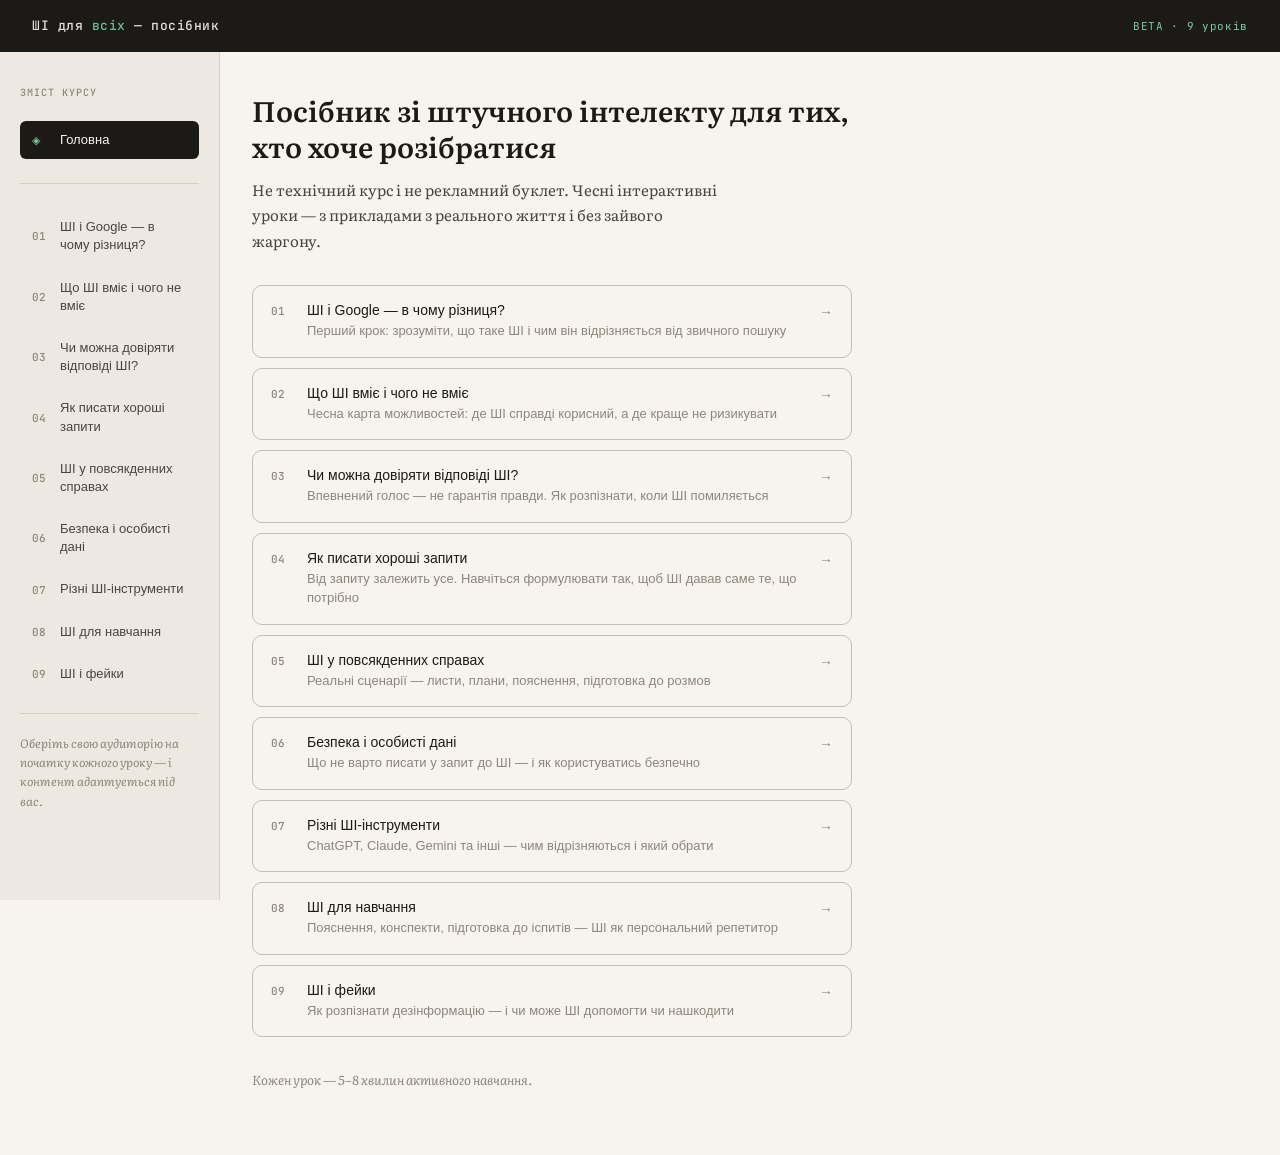
==== commit 361b0ee5: "нова версія уроків розширена" ====
--- a/ai_guide_lessons.html
+++ b/ai_guide_lessons.html
@@ -145,7 +145,7 @@
 <body>
 <header class="site-header">
   <div class="site-logo">ШІ для <span>всіх</span> — посібник</div>
-  <div style="font-family:'JetBrains Mono',monospace;font-size:11px;color:#7EC8A0;letter-spacing:.06em">BETA · 5 уроків</div>
+  <div style="font-family:'JetBrains Mono',monospace;font-size:11px;color:#7EC8A0;letter-spacing:.06em">BETA · 9 уроків</div>
 </header>
 <div class="layout">
   <nav class="sidebar">
@@ -158,6 +158,10 @@
       <button class="nav-item" id="nav-l3"><span class="nav-num">03</span><span class="nav-title">Чи можна довіряти відповіді ШІ?</span><span class="nav-check">✓</span></button>
       <button class="nav-item" id="nav-l4"><span class="nav-num">04</span><span class="nav-title">Як писати хороші запити</span><span class="nav-check">✓</span></button>
       <button class="nav-item" id="nav-l5"><span class="nav-num">05</span><span class="nav-title">ШІ у повсякденних справах</span><span class="nav-check">✓</span></button>
+      <button class="nav-item" id="nav-l6"><span class="nav-num">06</span><span class="nav-title">Безпека і особисті дані</span><span class="nav-check">✓</span></button>
+      <button class="nav-item" id="nav-l7"><span class="nav-num">07</span><span class="nav-title">Різні ШІ-інструменти</span><span class="nav-check">✓</span></button>
+      <button class="nav-item" id="nav-l8"><span class="nav-num">08</span><span class="nav-title">ШІ для навчання</span><span class="nav-check">✓</span></button>
+      <button class="nav-item" id="nav-l9"><span class="nav-num">09</span><span class="nav-title">ШІ і фейки</span><span class="nav-check">✓</span></button>
     </div>
     <div class="sidebar-divider"></div>
     <div class="sidebar-note">Оберіть свою аудиторію на початку кожного уроку — і контент адаптується під вас.</div>
@@ -172,6 +176,10 @@
         <button class="module-card" id="mc3"><span class="mc-num">03</span><div class="mc-body"><div class="mc-title">Чи можна довіряти відповіді ШІ?</div><div class="mc-sub">Впевнений голос — не гарантія правди. Як розпізнати, коли ШІ помиляється</div></div><span class="mc-arrow">→</span></button>
         <button class="module-card" id="mc4"><span class="mc-num">04</span><div class="mc-body"><div class="mc-title">Як писати хороші запити</div><div class="mc-sub">Від запиту залежить усе. Навчіться формулювати так, щоб ШІ давав саме те, що потрібно</div></div><span class="mc-arrow">→</span></button>
         <button class="module-card" id="mc5"><span class="mc-num">05</span><div class="mc-body"><div class="mc-title">ШІ у повсякденних справах</div><div class="mc-sub">Реальні сценарії — листи, плани, пояснення, підготовка до розмов</div></div><span class="mc-arrow">→</span></button>
+        <button class="module-card" id="mc6"><span class="mc-num">06</span><div class="mc-body"><div class="mc-title">Безпека і особисті дані</div><div class="mc-sub">Що не варто писати у запит до ШІ — і як користуватись безпечно</div></div><span class="mc-arrow">→</span></button>
+        <button class="module-card" id="mc7"><span class="mc-num">07</span><div class="mc-body"><div class="mc-title">Різні ШІ-інструменти</div><div class="mc-sub">ChatGPT, Claude, Gemini та інші — чим відрізняються і який обрати</div></div><span class="mc-arrow">→</span></button>
+        <button class="module-card" id="mc8"><span class="mc-num">08</span><div class="mc-body"><div class="mc-title">ШІ для навчання</div><div class="mc-sub">Пояснення, конспекти, підготовка до іспитів — ШІ як персональний репетитор</div></div><span class="mc-arrow">→</span></button>
+        <button class="module-card" id="mc9"><span class="mc-num">09</span><div class="mc-body"><div class="mc-title">ШІ і фейки</div><div class="mc-sub">Як розпізнати дезінформацію — і чи може ШІ допомогти чи нашкодити</div></div><span class="mc-arrow">→</span></button>
       </div>
       <p class="home-footer">Кожен урок — 5–8 хвилин активного навчання.</p>
     </div>
@@ -180,6 +188,11 @@
     <div class="lesson-panel" id="panel-l3"></div>
     <div class="lesson-panel" id="panel-l4"></div>
     <div class="lesson-panel" id="panel-l5"></div>
+    <!-- @@LESSON6@@ -->
+    <div class="lesson-panel" id="panel-l6"></div>
+    <div class="lesson-panel" id="panel-l7"></div>
+    <div class="lesson-panel" id="panel-l8"></div>
+    <div class="lesson-panel" id="panel-l9"></div>
   </main>
 </div>
 <script>
@@ -215,7 +228,7 @@
 document.addEventListener('click',function(e){
   var t=e.target;
   if(t.id==='nav-home'||t.closest('#nav-home')){showHome();return;}
-  for(var n=1;n<=5;n++){
+  for(var n=1;n<=9;n++){
     var nb=document.getElementById('nav-l'+n);
     if(nb&&(t===nb||nb.contains(t))){showLesson(n);return;}
     var mc=document.getElementById('mc'+n);
@@ -733,13 +746,635 @@
   var fb5=fbDiv('l5-fb5');var sumW=div('');sumW.style.display='none';
   sumW.appendChild(summaryBlock(l5sum));
   sumW.appendChild(ruleBlock('\u041d\u0430\u0441\u0442\u0443\u043f\u043d\u0438\u0439 \u043a\u0440\u043e\u043a','\u0412\u0456\u0434\u043a\u0440\u0438\u0439\u0442\u0435 \u0431\u0443\u0434\u044c-\u044f\u043a\u0438\u0439 \u0428\u0406 \u0456 \u0441\u043f\u0440\u043e\u0431\u0443\u0439\u0442\u0435 \u043e\u0434\u0438\u043d \u0456\u0437 \u0448\u0430\u0431\u043b\u043e\u043d\u0456\u0432 \u0443 \u0432\u043b\u0430\u0441\u043d\u0456\u0439 \u0441\u0438\u0442\u0443\u0430\u0446\u0456\u0457. \u041d\u0430\u0439\u043a\u0440\u0430\u0449\u0435 \u043d\u0430\u0432\u0447\u0430\u043d\u043d\u044f \u2014 \u0447\u0435\u0440\u0435\u0437 \u0440\u0435\u0430\u043b\u044c\u043d\u0443 \u0441\u043f\u0440\u043e\u0431\u0443.'));
-  var br=div('');br.style.marginTop='1rem';br.appendChild(nextLessonBtn('\u2190 \u041d\u0430 \u0433\u043e\u043b\u043e\u0432\u043d\u0443','home'));br.appendChild(restartBtn(5));sumW.appendChild(br);
+  var br=div('');br.style.marginTop='1rem';br.appendChild(nextLessonBtn('\u0423\u0440\u043e\u043a 6 \u2192','6'));br.appendChild(nextLessonBtn('\u2190 \u041d\u0430 \u0433\u043e\u043b\u043e\u0432\u043d\u0443','home'));br.appendChild(restartBtn(5));sumW.appendChild(br);
   s5.appendChild(choicesBlock(c.ch5,function(b,opt,wrap){disableBtns(wrap);b.className='cb '+(opt.v==='correct'?'correct':opt.v==='partial'?'partial':'wrong');showFb('l5-fb5',opt.v==='correct'?'good':opt.v==='partial'?'info':'warn',opt.fb);sumW.style.display='block';markDone(5);}));
   s5.appendChild(fb5);s5.appendChild(sumW);l5go(1);
 };
 window.l5go=function(n){document.querySelectorAll('#panel-l5 .step').forEach(function(s){s.className='step';});var s=document.getElementById('l5-s'+n);if(s)s.className='step vis';l5cur=n;setProg(5,n,l5lbl);window.scrollTo(0,0);};
 window.l5restart=function(){l5aud='';l5cur=0;document.querySelectorAll('#panel-l5 .step').forEach(function(s){s.className='step';});var s0=document.getElementById('l5-s0');if(s0)s0.className='step vis';setProg(5,0,l5lbl);window.scrollTo(0,0);};
 
+
+/* ══ L6 ══ */
+var l6aud='',l6cur=0;
+var L6={
+  teen:{icon:'🔒',title:'Мені до 25',sub:'Хочу знати, що безпечно писати ШІ, а що — ні',
+    hook:'Уяви: ти описуєш ШІ проблему з другом і випадково вказуєш його повне ім\'я, школу і місто проживання.',hookSub:'ШІ не «злий» — але ці дані існують у його відповіді, у логах сервісу, і ти не контролюєш, що з ними станеться далі.',
+    ch1:[
+      {t:'Нічого страшного — ШІ не зберігає розмови',v:'wrong',fb:'На жаль, більшість сервісів ШІ зберігають розмови для покращення моделей. Це є у їхніх умовах використання. Те, що ти написав — може бути прочитане людьми.'},
+      {t:'Варто бути обережним — треба уникати особистих даних інших людей',v:'correct',fb:'Саме так. Дані про інших людей — особливо чутлива тема. Ти не маєш їхньої згоди на те, щоб ділитися ними з третьою стороною.'},
+      {t:'ШІ все одно вигадає — реальні дані нічого не змінюють',v:'wrong',fb:'Змінюють. ШІ може використати реальні дані в своїй відповіді, у прикладах, і ці дані залишаться в логах. Це реальний ризик для приватності.'}
+    ],
+    scens:[
+      {q:'Написати: «Допоможи скласти план тренування для мене, мені 17 років»',safe:true,exp:'Вік — загальна, безпечна деталь. Вона допомагає ШІ дати кращу відповідь і не несе ризиків.'},
+      {q:'Написати: «Мій пароль від пошти — abc123, допоможи відновити акаунт»',safe:false,exp:'Паролі — категорично не можна. ШІ не потребує пароля для допомоги. Ця інформація зберігається в логах.'},
+      {q:'Написати: «Допоможи написати листа другу Андрію Коваленку з вул. Шевченка, 12»',safe:false,exp:'Повне ім\'я і адреса іншої людини — зайва деталь. Для листа достатньо імені «Андрій» без прізвища і адреси.'},
+      {q:'Написати: «Поясни мені, що таке депресія — я хочу зрозуміти, що відчуває мій друг»',safe:true,exp:'Загальне запитання без особистих деталей. ШІ дасть корисне пояснення, нічого зайвого не розкрито.'}
+    ],
+    ccA:'«Мій номер телефону +38099... і паспорт UA... Допоможи заповнити форму»',
+    ccB:'«Допоможи зрозуміти, які поля зазвичай є у формі для [тип форми]. Не потрібні мої реальні дані»',
+    fb4c:'Відмінно. Варіант Б отримає таку ж корисну відповідь — без ризику для ваших даних. ШІ не потрібні реальні документи, щоб пояснити структуру форми.',
+    fb4w:'Варіант Б кращий. Для пояснення структури форми реальні дані не потрібні — а ризик залишити їх у логах реальний.',
+    pTitle:'Ти хочеш попросити ШІ допомогти з особистою ситуацією — конфліктом з батьками.',pSub:'Як сформулювати запит найбезпечніше?',
+    ch5:[
+      {t:'Описати всю ситуацію детально — з іменами, датами і деталями конфлікту',v:'partial',fb:'Можна — але обережно. Імена і деталі, за якими можна впізнати людей, краще замінити на загальні описи. «Мій батько» — ок, «Іван Петренко з вул. Лесі Українки» — зайве.'},
+      {t:'Описати ситуацію загально, без імен і конкретних місць: «У мене конфлікт з батьком через...»',v:'correct',fb:'Саме так. ШІ дасть таку ж корисну відповідь — а ви не розкрили нічого зайвого про себе і близьких.'},
+      {t:'Взагалі не використовувати ШІ для особистих тем',v:'wrong',fb:'Не обов\'язково. ШІ може бути корисним для обдумування особистих ситуацій — просто без зайвих ідентифікуючих деталей.'}
+    ]
+  },
+  adult:{icon:'🔒',title:'Мені 40+',sub:'Хочу знати, що безпечно писати ШІ, а що може нашкодити',
+    hook:'Уявіть: ви просите ШІ допомогти заповнити заяву і вводите свій ідентифікаційний номер, дату народження і адресу.',hookSub:'ШІ відповів корисно. Але ці дані тепер існують у логах сервісу — і ви не контролюєте, хто ще може їх побачити.',
+    ch1:[
+      {t:'Нічого страшного — ШІ конфіденційний, як лікар',v:'wrong',fb:'На жаль, це не так. ШІ-сервіси — це комерційні компанії. Розмови можуть зберігатися, аналізуватися і використовуватися для навчання моделей. Правовий захист тут значно слабший, ніж у лікаря.'},
+      {t:'Краще уникати реальних особистих даних у запитах',v:'correct',fb:'Правильно. Для більшості завдань ШІ реальні дані не потрібні. Замість «мій ІПН 1234567890» — «стандартний ІПН». Відповідь буде такою ж корисною.'},
+      {t:'Якщо у вас платний акаунт — дані захищені',v:'wrong',fb:'Платний акаунт зазвичай дає більше функцій і може мати кращу політику конфіденційності — але не гарантує, що дані не зберігаються. Читайте умови конкретного сервісу.'}
+    ],
+    scens:[
+      {q:'Написати: «Поясни мені, як розраховується пенсія в Україні»',safe:true,exp:'Загальне запитання без особистих даних. Відповідь буде корисною і жодних ризиків немає.'},
+      {q:'Написати: «Мій ІПН — 1234567890, допоможи заповнити декларацію»',safe:false,exp:'ІПН — персональний ідентифікатор. ШІ не потребує реального ІПН для пояснення, як заповнити декларацію. Використайте «12 цифр» або просто пропустіть.'},
+      {q:'Написати: «У мене є медична довідка, де сказано про підвищений тиск. Що це означає?»',safe:true,exp:'Загальна медична деталь без ідентифікуючої інформації. ШІ може пояснити, що це означає і на що звернути увагу.'},
+      {q:'Написати: «Серія і номер мого паспорта — АА123456. Допоможи написати заяву»',safe:false,exp:'Паспортні дані — не потрібні ШІ для написання заяви. Він допоможе зі структурою і текстом без реальних документів.'}
+    ],
+    ccA:'«Моє ім\'я Марія Іванівна, ІПН 1234567890, адреса — вул. Садова 5. Допоможи написати заяву на субсидію»',
+    ccB:'«Допоможи написати заяву на субсидію. Які дані зазвичай вказують у таких заявах і яким має бути текст?»',
+    fb4c:'Відмінно. Варіант Б отримає таку ж корисну відповідь — без реальних персональних даних у логах. ШІ поясить структуру і текст, а реальні дані ви впишете самі вже у готовий шаблон.',
+    fb4w:'Варіант Б кращий. Для написання заяви ШІ не потрібні ваші реальні дані — він дасть шаблон і пояснення, а ви заповните самостійно.',
+    pTitle:'Ви хочете спитати ШІ пораду щодо ліків, які приймаєте.',pSub:'Як сформулювати запит найбезпечніше?',
+    ch5:[
+      {t:'Перерахувати всі ліки з точними назвами, дозами і своїм діагнозом',v:'partial',fb:'Можна — але майте на увазі, що це медична інформація в логах комерційного сервісу. Для загального пояснення достатньо назв ліків без діагнозу і особистих деталей.'},
+      {t:'Спитати загально: «Чи є взаємодія між [назва ліків]?» — без особистих деталей',v:'correct',fb:'Саме так. ШІ дасть корисну загальну інформацію про взаємодію ліків — а конкретну пораду все одно треба уточнювати у лікаря.'},
+      {t:'Взагалі не питати ШІ про здоров\'я — це небезпечно',v:'wrong',fb:'Загальні запитання про здоров\'я цілком безпечні. ШІ може пояснити термін, розказати про симптоми загалом або підготувати питання до лікаря.'}
+    ]
+  }
+};
+var l6lbl=['Вибір аудиторії','Перша спроба','Що безпечно','Практика перевірки','Порівняння запитів','Фінальна практика'];
+var l6sum=['Не вводьте у ШІ паролі, номери документів, ІПН, паспортні дані','Уникайте особистих даних інших людей без їхньої згоди','Для більшості завдань реальні дані не потрібні — ШІ допоможе і без них','Платний акаунт ≠ повна конфіденційність — читайте умови сервісу','Особисті теми можна обговорювати, просто без зайвих ідентифікаторів'];
+
+window.buildL6=function(panel){
+  panel.appendChild(progWrap(6,6));
+  var s0=mkStep(6,0);s0.appendChild(p('hook','Урок 6. Безпека і особисті дані'));s0.appendChild(p('hook-sub','ШІ — корисний інструмент. Але він не «ваш» — він належить компанії. Розберемося, що безпечно писати, а що краще залишити при собі.'));s0.appendChild(audPickBlock(6,L6));panel.appendChild(s0);
+  for(var i=1;i<=5;i++){var s=mkStep(6,i);s.id='l6-s'+i;panel.appendChild(s);}
+};
+window.l6pick=function(aud){
+  l6aud=aud;var c=L6[aud];
+  var s1=document.getElementById('l6-s1');s1.innerHTML='';
+  s1.appendChild(whoTag(6,aud));s1.appendChild(p('hook',c.hook));s1.appendChild(p('hook-sub',c.hookSub));s1.appendChild(p('q-label','Як ви думаєте — чи є тут ризик?'));
+  var fb1=fbDiv('l6-fb1');var nb1=nextBtn(6,2);
+  s1.appendChild(choicesBlock(c.ch1,function(b,opt,wrap){disableBtns(wrap);b.className='cb '+(opt.v==='correct'?'correct':opt.v==='partial'?'partial':'wrong');showFb('l6-fb1',opt.v==='correct'?'good':opt.v==='partial'?'info':'warn',opt.fb);nb1.classList.add('show');}));
+  s1.appendChild(fb1);s1.appendChild(nb1);
+
+  var s2=document.getElementById('l6-s2');s2.innerHTML='';
+  s2.appendChild(badge('Ключова ідея'));s2.appendChild(p('s-title','Що зберігає ШІ — і чому це важливо'));
+  s2.appendChild(p('s-sub','Більшість ШІ-сервісів зберігають розмови. Ось проста карта ризиків:'));
+  s2.appendChild(tableWrap(['Категорія','Приклади','Рівень ризику'],[
+    ['🔴 Ніколи','Паролі, PIN-коди, номери банківських карток','Критичний — не потрібні ШІ взагалі'],
+    ['🔴 Обережно','ІПН, паспортні дані, номер соцстрахування','Високий — замініть на загальний опис'],
+    ['🟡 З розумом','Медична інформація, деталі конфліктів','Середній — уникайте зайвих деталей'],
+    ['🟢 Безпечно','Вік, загальні теми, публічна інформація','Низький — можна використовувати'],
+  ]));
+  s2.appendChild(ruleBlock('Золоте правило','Якщо інформація не потрібна ШІ для відповіді — не пишіть її. Спитайте себе: «Чи зміниться відповідь без цих даних?» Якщо ні — залиште при собі.'));
+  s2.appendChild(nextBtn(6,3,'Зрозуміло, далі →',true));
+
+  var s3=document.getElementById('l6-s3');s3.innerHTML='';
+  s3.appendChild(badge('Перевірте себе'));s3.appendChild(p('s-title','Безпечно чи ні?'));s3.appendChild(p('s-sub','Оцініть кожен запит з точки зору безпеки даних.'));
+  var scDone=0;var fb3=fbDiv('l6-fb3');var nb3=nextBtn(6,4);
+  s3.appendChild(scenarioList(c.scens,['✓ Безпечно','⚠ Краще уникати'],function(i,j,item,b,opts){
+    opts.querySelectorAll('.sc-btn').forEach(function(s){s.disabled=true;});
+    var ok=(j===0)===c.scens[i].safe;b.classList.add(ok?'good':'bad');
+    var exp=item.querySelector('.scenario-explain');exp.textContent=c.scens[i].exp;exp.className='scenario-explain show '+(ok?'good':'info');
+    scDone++;if(scDone>=c.scens.length){fb3.className='fb show good';fb3.textContent='Добре. Ви вже відчуваєте різницю між безпечними і ризикованими запитами.';nb3.classList.add('show');}
+  }));
+  s3.appendChild(fb3);s3.appendChild(nb3);
+
+  var s4=document.getElementById('l6-s4');s4.innerHTML='';
+  s4.appendChild(badge('Порівняння'));s4.appendChild(p('s-title','Той самий результат — без ризику'));s4.appendChild(p('s-sub','Порівняйте два запити. Обидва отримають корисну відповідь — але один безпечніший:'));
+  var fb4=fbDiv('l6-fb4');var nb4=nextBtn(6,5);
+  s4.appendChild(compareBlock([{lbl:'Запит А — з даними',text:c.ccA,ch:'A'},{lbl:'Запит Б — без даних',text:c.ccB,ch:'B'}],'B',function(ch){showFb('l6-fb4',ch==='B'?'good':'info',ch==='B'?c.fb4c:c.fb4w);nb4.classList.add('show');}));
+  s4.appendChild(fb4);s4.appendChild(nb4);
+
+  var s5=document.getElementById('l6-s5');s5.innerHTML='';
+  s5.appendChild(badge('Практика'));s5.appendChild(p('s-title',c.pTitle));s5.appendChild(p('s-sub',c.pSub));
+  var fb5=fbDiv('l6-fb5');var sumW=div('');sumW.style.display='none';
+  sumW.appendChild(summaryBlock(l6sum));
+  var finalRule=ruleBlock('Ви пройшли весь курс','Тепер ви розумієте ШІ краще за більшість людей — знаєте як він працює, де корисний, де треба перевіряти, як добре питати і як залишатись у безпеці.');
+  sumW.appendChild(finalRule);
+  var br=div('');br.style.marginTop='1rem';br.appendChild(nextLessonBtn('\u0423\u0440\u043e\u043a 7 \u2192','7'));br.appendChild(nextLessonBtn('\u2190 \u041d\u0430 \u0433\u043e\u043b\u043e\u0432\u043d\u0443','home'));br.appendChild(restartBtn(6));sumW.appendChild(br);
+  s5.appendChild(choicesBlock(c.ch5,function(b,opt,wrap){disableBtns(wrap);b.className='cb '+(opt.v==='correct'?'correct':opt.v==='partial'?'partial':'wrong');showFb('l6-fb5',opt.v==='correct'?'good':opt.v==='partial'?'info':'warn',opt.fb);sumW.style.display='block';markDone(6);}));
+  s5.appendChild(fb5);s5.appendChild(sumW);l6go(1);
+};
+window.l6go=function(n){document.querySelectorAll('#panel-l6 .step').forEach(function(s){s.className='step';});var s=document.getElementById('l6-s'+n);if(s)s.className='step vis';l6cur=n;setProg(6,n,l6lbl);window.scrollTo(0,0);};
+window.l6restart=function(){l6aud='';l6cur=0;document.querySelectorAll('#panel-l6 .step').forEach(function(s){s.className='step';});var s0=document.getElementById('l6-s0');if(s0)s0.className='step vis';setProg(6,0,l6lbl);window.scrollTo(0,0);};
+
+/* ══ L7 ══ */
+var l7aud='',l7cur=0;
+var L7={
+  teen:{icon:'🧭',title:'Мені до 25',sub:'Хочу розібратись, які ШІ-інструменти існують і чим відрізняються',
+    hook:'ChatGPT, Claude, Gemini, Copilot... Всі звуть себе «ШІ-помічниками». Але між ними є реальна різниця.',
+    hookSub:'Обирати інструмент навмання — як купувати ноутбук не дивлячись на характеристики. Розберемося, хто що вміє.',
+    ch1:[
+      {t:'Всі вони однакові — просто різні назви',v:'wrong',fb:'Не зовсім. Вони побудовані на різних моделях, мають різні сильні сторони і різну інтеграцію з іншими сервісами. Різниця відчутна на практиці.'},
+      {t:'Вони схожі в основі, але відрізняються стилем, інтеграцією і деякими можливостями',v:'correct',fb:'Саме так. Всі вони — великі мовні моделі, але кожен має свій характер, сильні сторони і екосистему.'},
+      {t:'ChatGPT кращий за всіх — інші не варто навіть пробувати',v:'wrong',fb:'Це поширена думка, але не завжди правдива. Claude часто кращий для довгих текстів, Gemini — для пошуку актуальної інформації, Copilot — для Office. Залежить від задачі.'}
+    ],
+    scens:[
+      {q:'Написати есе, лист або довгий структурований текст',best:'Claude',why:'Claude відомий якісною роботою з довгими текстами, точним слідуванням інструкціям і природним стилем.'},
+      {q:'Знайти актуальні новини або перевірити свіжу інформацію',best:'Gemini або ChatGPT з пошуком',why:'Ці інструменти мають інтеграцію з реальним пошуком — на відміну від базових версій без інтернету.'},
+      {q:'Написати або виправити код у VS Code чи іншому редакторі',best:'GitHub Copilot',why:'Copilot вбудований прямо в редактор і розуміє контекст вашого проєкту — це його головна перевага.'},
+      {q:'Зробити презентацію або таблицю прямо у Word/Excel',best:'Microsoft Copilot',why:'Copilot інтегрований у пакет Microsoft 365 і може працювати з вашими файлами напряму.'}
+    ],
+    pTitle:'Твій друг хоче дізнатись, який ШІ обрати для написання курсової роботи.',pSub:'Яка порада найточніша?',
+    ch5:[
+      {t:'ChatGPT — він найвідоміший, значить найкращий',v:'partial',fb:'Відомість не завжди означає кращу якість для конкретної задачі. ChatGPT — хороший вибір, але Claude теж варто спробувати для довгих академічних текстів.'},
+      {t:'Спробуй Claude або ChatGPT для тексту, і перевір факти через Google після',v:'correct',fb:'Відмінна порада. Для академічних текстів важлива якість мови і структури — тут Claude і ChatGPT сильні. А факти завжди краще перевіряти окремо.'},
+      {t:'Краще взагалі не використовувати ШІ для навчання',v:'wrong',fb:'Це залежить від того, як використовувати. ШІ як помічник для структуризації думок, перевірки логіки або пояснення теми — цілком допустимо і корисно.'}
+    ]
+  },
+  adult:{icon:'🧭',title:'Мені 40+',sub:'Хочу зрозуміти, які ШІ-інструменти є і який підійде мені',
+    hook:'У магазині побутової техніки є десятки пилососів. Не всі купують найдорожчий — обирають під свої потреби.',
+    hookSub:'З ШІ-інструментами так само. ChatGPT, Claude, Gemini — у кожного своя ніша. Розберемося без жаргону.',
+    ch1:[
+      {t:'Всі вони однакові — просто різні компанії хочуть заробити',v:'wrong',fb:'Не зовсім. Вони справді схожі в основі, але відрізняються стилем відповідей, доступом до інтернету, інтеграцією з іншими програмами і ціновими моделями.'},
+      {t:'Вони схожі, але мають різні сильні сторони — варто знати основні',v:'correct',fb:'Саме так. Знати хоча б основні відмінності — означає обирати правильний інструмент для правильної задачі.'},
+      {t:'Найбільш відомий — найнадійніший, тож беру ChatGPT і не думаю',v:'partial',fb:'ChatGPT — справді хороший вибір для початку. Але якщо ви вже пробуєте ШІ, варто знати, що Claude інколи дає природніші тексти, а Gemini краще для свіжих новин.'}
+    ],
+    scens:[
+      {q:'Написати офіційного листа, заяву або скаргу',best:'Claude або ChatGPT',why:'Обидва чудово справляються з офіційними текстами. Claude часто дає більш природній і точний стиль для довгих документів.'},
+      {q:'Дізнатися актуальну інформацію — ціни, новини, графіки',best:'Gemini або ChatGPT з пошуком',why:'Ці версії підключені до інтернету і можуть шукати свіжу інформацію — на відміну від базових версій.'},
+      {q:'Допомога з документами Word, Excel або поштою Outlook',best:'Microsoft Copilot',why:'Copilot вбудований у Microsoft 365 і може читати ваші файли та допомагати прямо в знайомих програмах.'},
+      {q:'Загальні питання — пояснення, поради, підготовка до розмов',best:'ChatGPT або Claude (безкоштовно)',why:'Для повсякденних задач безкоштовні версії обох інструментів цілком достатні.'}
+    ],
+    pTitle:'Подруга запитує: «Я хочу спробувати ШІ вперше. З чого почати?»',pSub:'Яка порада найпрактичніша?',
+    ch5:[
+      {t:'Відразу купи платну підписку на ChatGPT — безкоштовне не варте уваги',v:'wrong',fb:'Не обов\'язково. Безкоштовні версії ChatGPT і Claude цілком потужні для початку. Платна підписка потрібна, якщо ви вже знаєте, чого вам бракує.'},
+      {t:'Почни з безкоштовного ChatGPT або Claude — спробуй написати листа або поставити питання, яке тебе цікавить',v:'correct',fb:'Чудова порада. Найкращий спосіб зрозуміти ШІ — просто спробувати. Безкоштовних можливостей вистачить, щоб відчути, чи підходить інструмент.'},
+      {t:'Краще зачекати, поки технологія стане більш зрілою',v:'wrong',fb:'Технологія вже достатньо зріла для повсякденного використання. Чим раніше спробувати — тим більше часу зекономите на рутинних задачах.'}
+    ]
+  }
+};
+var l7lbl=['Вибір аудиторії','Перша спроба','Огляд інструментів','Задачі і інструменти','Порівняння','Практика'];
+var l7sum=['ChatGPT, Claude, Gemini — схожі в основі, але відрізняються стилем і сильними сторонами','Claude — часто кращий для довгих текстів і точного слідування інструкціям','Gemini і ChatGPT з пошуком — кращі для актуальної інформації','Copilot — найкращий вибір, якщо ви у екосистемі Microsoft','Для початку безкоштовних версій цілком достатньо'];
+var l7tools=[
+  {name:'ChatGPT',maker:'OpenAI',icon:'🟢',strong:'Універсальний, великий вибір плагінів і режимів',weak:'Базова версія без інтернету, платна версія значно потужніша',free:true},
+  {name:'Claude',maker:'Anthropic',icon:'🟠',strong:'Якісні довгі тексти, точне слідування інструкціям, безпека',weak:'Менше інтеграцій з іншими сервісами',free:true},
+  {name:'Gemini',maker:'Google',icon:'🔵',strong:'Інтеграція з Google-сервісами, доступ до актуальної інформації',weak:'Стиль відповідей іноді менш природній',free:true},
+  {name:'Copilot',maker:'Microsoft',icon:'⚪',strong:'Вбудований у Microsoft 365, працює з вашими файлами',weak:'Найкорисніший тільки в екосистемі Microsoft',free:true},
+];
+
+window.buildL7=function(panel){
+  panel.appendChild(progWrap(7,6));
+  var s0=mkStep(7,0);s0.appendChild(p('hook','Урок 7. Різні ШІ-інструменти'));s0.appendChild(p('hook-sub','ChatGPT, Claude, Gemini, Copilot — у кожного своя ніша. Розберемося, хто що вміє і який обрати для вашої задачі.'));s0.appendChild(audPickBlock(7,L7));panel.appendChild(s0);
+  for(var i=1;i<=5;i++){var s=mkStep(7,i);s.id='l7-s'+i;panel.appendChild(s);}
+};
+
+window.l7pick=function(aud){
+  l7aud=aud;var c=L7[aud];
+
+  /* s1 */
+  var s1=document.getElementById('l7-s1');s1.innerHTML='';
+  s1.appendChild(whoTag(7,aud));s1.appendChild(p('hook',c.hook));s1.appendChild(p('hook-sub',c.hookSub));
+  s1.appendChild(p('q-label','Як ви думаєте — чим відрізняються ці інструменти?'));
+  var fb1=fbDiv('l7-fb1');var nb1=nextBtn(7,2);
+  s1.appendChild(choicesBlock(c.ch1,function(b,opt,wrap){disableBtns(wrap);b.className='cb '+(opt.v==='correct'?'correct':opt.v==='partial'?'partial':'wrong');showFb('l7-fb1',opt.v==='correct'?'good':opt.v==='partial'?'info':'warn',opt.fb);nb1.classList.add('show');}));
+  s1.appendChild(fb1);s1.appendChild(nb1);
+
+  /* s2 — tool cards */
+  var s2=document.getElementById('l7-s2');s2.innerHTML='';
+  s2.appendChild(badge('Огляд інструментів'));
+  s2.appendChild(p('s-title','Чотири основні ШІ-помічники'));
+  s2.appendChild(p('s-sub','Всі безкоштовні для старту. Ось у чому відрізняються:'));
+  var grid=div('');grid.style.cssText='display:flex;flex-direction:column;gap:10px;margin-bottom:1.5rem';
+  l7tools.forEach(function(t){
+    var card=div('');card.style.cssText='border:1px solid var(--line);border-radius:var(--radius-sm);overflow:hidden';
+    var hdr=div('');hdr.style.cssText='background:var(--bg2);padding:10px 16px;display:flex;align-items:center;gap:10px';
+    var ico=mk('span','',t.icon);ico.style.fontSize='18px';
+    var nm=mk('span','',t.name);nm.style.cssText='font-weight:500;font-size:15px;color:var(--ink)';
+    var mkr=mk('span','',t.maker);mkr.style.cssText='font-size:12px;color:var(--ink3);font-family:"JetBrains Mono",monospace;margin-left:auto';
+    hdr.append(ico,nm,mkr);
+    var body=div('');body.style.cssText='padding:10px 16px;display:grid;grid-template-columns:1fr 1fr;gap:8px';
+    var s=div('');s.style.cssText='font-size:13px;line-height:1.55;color:#085041';
+    s.innerHTML='<span style="font-size:10px;font-weight:500;text-transform:uppercase;letter-spacing:.06em;font-family:\'JetBrains Mono\',monospace;color:var(--accent);display:block;margin-bottom:3px">Сильна сторона</span>'+t.strong;
+    var w=div('');w.style.cssText='font-size:13px;line-height:1.55;color:#4A1B0C';
+    w.innerHTML='<span style="font-size:10px;font-weight:500;text-transform:uppercase;letter-spacing:.06em;font-family:\'JetBrains Mono\',monospace;color:var(--accent2);display:block;margin-bottom:3px">Обмеження</span>'+t.weak;
+    body.appendChild(s);body.appendChild(w);
+    card.appendChild(hdr);card.appendChild(body);grid.appendChild(card);
+  });
+  s2.appendChild(grid);
+  s2.appendChild(ruleBlock('Практичний висновок','Для початку оберіть будь-який — ChatGPT або Claude. Відчуєте різницю вже після першого використання.'));
+  s2.appendChild(nextBtn(7,3,'Зрозуміло, далі →',true));
+
+  /* s3 — задача → інструмент */
+  var s3=document.getElementById('l7-s3');s3.innerHTML='';
+  s3.appendChild(badge('Задача → Інструмент'));
+  s3.appendChild(p('s-title','Хто краще справиться з цим?'));
+  s3.appendChild(p('s-sub','Для кожної задачі є інструмент, який підходить найкраще.'));
+  var scList=div('scenario-list');
+  c.scens.forEach(function(sc){
+    var item=div('scenario-item');
+    var q=div('scenario-q',sc.q);item.appendChild(q);
+    var ans=div('');ans.style.cssText='padding:10px 16px;border-top:1px solid var(--line);background:var(--accent-bg)';
+    var lbl=mk('span','','\u0420\u0435\u043a\u043e\u043c\u0435\u043d\u0434\u0430\u0446\u0456\u044f: ');lbl.style.cssText='font-size:11px;font-weight:500;color:var(--accent);font-family:\'JetBrains Mono\',monospace;text-transform:uppercase;letter-spacing:.06em';
+    var best=mk('span','',sc.best);best.style.cssText='font-size:13px;font-weight:500;color:var(--accent)';
+    var why=div('scenario-explain show good');why.style.borderTop='none';why.textContent=sc.why;
+    ans.appendChild(lbl);ans.appendChild(document.createElement('br'));ans.appendChild(best);
+    item.appendChild(q);item.appendChild(ans);item.appendChild(why);
+    scList.appendChild(item);
+  });
+  s3.appendChild(scList);
+  s3.appendChild(nextBtn(7,4,'Далі →',true));
+
+  /* s4 — compare free vs paid */
+  var s4=document.getElementById('l7-s4');s4.innerHTML='';
+  s4.appendChild(badge('Безкоштовно чи платно?'));
+  s4.appendChild(p('s-title','Коли варто платити — а коли ні'));
+  s4.appendChild(p('s-sub','Порівняйте два підходи:'));
+  var fb4=fbDiv('l7-fb4');var nb4=nextBtn(7,5);
+  s4.appendChild(compareBlock(
+    [{lbl:'Безкоштовна версія',text:'Базові можливості, обмеження на кількість запитів, без найновішої моделі',ch:'A'},
+     {lbl:'Платна підписка',text:'Найновіша модель, пріоритет у черзі, більше запитів, додаткові функції (пам\'ять, плагіни)',ch:'B'}],
+    'B',
+    function(ch){
+      var msg=ch==='B'
+        ?'Платна версія дійсно потужніша. Але для початку або нечастого використання безкоштовна версія дає 80% можливостей. Переходьте на платну, коли відчуєте конкретну нестачу — наприклад, ліміт запитів або якість відповідей.'
+        :'Безкоштовна версія — чудовий старт. Для більшості повсякденних задач вона цілком достатня. Платна підписка виправдана, якщо ви використовуєте ШІ щодня і помічаєте обмеження.';
+      showFb('l7-fb4','info',msg);nb4.classList.add('show');
+    }
+  ));
+  s4.appendChild(fb4);s4.appendChild(nb4);
+
+  /* s5 */
+  var s5=document.getElementById('l7-s5');s5.innerHTML='';
+  s5.appendChild(badge('Практика'));s5.appendChild(p('s-title',c.pTitle));s5.appendChild(p('s-sub',c.pSub));
+  var fb5=fbDiv('l7-fb5');var sumW=div('');sumW.style.display='none';
+  sumW.appendChild(summaryBlock(l7sum));
+  var br=div('');br.style.marginTop='1rem';
+  br.appendChild(nextLessonBtn('\u2190 \u041d\u0430 \u0433\u043e\u043b\u043e\u0432\u043d\u0443','home'));
+  br.appendChild(restartBtn(7));sumW.appendChild(br);
+  s5.appendChild(choicesBlock(c.ch5,function(b,opt,wrap){
+    disableBtns(wrap);b.className='cb '+(opt.v==='correct'?'correct':opt.v==='partial'?'partial':'wrong');
+    showFb('l7-fb5',opt.v==='correct'?'good':opt.v==='partial'?'info':'warn',opt.fb);
+    sumW.style.display='block';markDone(7);
+  }));
+  s5.appendChild(fb5);s5.appendChild(sumW);
+  l7go(1);
+};
+window.l7go=function(n){document.querySelectorAll('#panel-l7 .step').forEach(function(s){s.className='step';});var s=document.getElementById('l7-s'+n);if(s)s.className='step vis';l7cur=n;setProg(7,n,l7lbl);window.scrollTo(0,0);};
+window.l7restart=function(){l7aud='';l7cur=0;document.querySelectorAll('#panel-l7 .step').forEach(function(s){s.className='step';});var s0=document.getElementById('l7-s0');if(s0)s0.className='step vis';setProg(7,0,l7lbl);window.scrollTo(0,0);};
+
+/* ══ L8 ══ */
+var l8aud='',l8cur=0;
+var L8={
+  teen:{icon:'📚',title:'Мені до 25',sub:'Хочу використовувати ШІ для навчання — ефективно і чесно',
+    hook:'Уяви: замість годинного читання підручника ти за 10 хвилин отримуєш чіткий конспект, приклади і список питань для самоперевірки.',
+    hookSub:'ШІ не зробить домашнє завдання замість тебе — але може стати найкращим репетитором, якого ти коли-небудь мав.',
+    ch1:[
+      {t:'Попросити ШІ написати реферат і здати як свій',v:'wrong',fb:'Це академічна нечесність — і шкодить насамперед тобі. Ти не засвоюєш матеріал, а ризики виявлення зростають. ШІ краще використовувати як помічника, а не замінника.'},
+      {t:'Попросити ШІ пояснити тему, поставити питання і перевірити розуміння',v:'correct',fb:'Саме так. ШІ — ідеальний репетитор: пояснює стільки разів, скільки треба, не засуджує за «дурні» питання і підлаштовує рівень під тебе.'},
+      {t:'ШІ не підходить для навчання — він просто генерує текст',v:'wrong',fb:'Не зовсім. ШІ може пояснювати, ставити питання, перевіряти відповіді, давати зворотний зв\'язок і підбирати аналогії. Це дуже близько до роботи репетитора.'}
+    ],
+    scens:[
+      {q:'Не розумієш тему з хімії — реакції окиснення-відновлення',cor:'B',
+       a:'«Напиши мені конспект з хімії»',
+       b:'«Поясни мені реакції окиснення-відновлення простими словами. Потім дай 3 приклади з поясненням. Я учень 10-го класу»',
+       exp:'Варіант Б дає контекст рівня і просить пояснення + приклади. ШІ підлаштує складність і не перевантажить зайвим.'},
+      {q:'Готуєшся до усного іспиту з літератури',cor:'B',
+       a:'«Розкажи мені про твір "Тіні забутих предків"»',
+       b:'«Я готуюсь до усного іспиту з літератури. Постав мені 5 питань по "Тінях забутих предків" — по одному, жди моєї відповіді і давай зворотній зв\'язок»',
+       exp:'Варіант Б перетворює ШІ на екзаменатора для репетиції. Це набагато ефективніше, ніж просто читати.'},
+      {q:'Не розумієш пояснення у підручнику',cor:'B',
+       a:'«Поясни теорему Піфагора»',
+       b:'«Поясни теорему Піфагора так, ніби я її чую вперше. Використай наочний приклад з реального життя. Потім перевір, чи я зрозумів — постав мені одне питання»',
+       exp:'Варіант Б отримає живе пояснення з прикладом і одразу перевірку розуміння — замість сухого визначення.'}
+    ],
+    tmpls:[
+      {icon:'🔍',title:'Пояснення теми',text:'Поясни мені [тема] простими словами. Я [рівень: учень 10 класу / студент 1 курсу]. Дай 2-3 конкретних приклади. Уникай складних термінів без пояснення.'},
+      {icon:'🎯',title:'Репетиція іспиту',text:'Я готуюсь до іспиту з [предмет], тема [тема]. Виступи як екзаменатор: став мені питання по одному, жди моєї відповіді і давай зворотній зв\'язок — що правильно, що ні і чому.'},
+      {icon:'📝',title:'Конспект теми',text:'Зроби структурований конспект теми [тема] для [предмет]. Рівень: [клас/курс]. Формат: заголовки, ключові поняття, 3-5 головних тез. Без зайвої води.'},
+      {icon:'🔄',title:'Перевірка розуміння',text:'Я щойно прочитав про [тема]. Постав мені 5 питань різної складності, щоб перевірити, чи я дійсно зрозумів. Після моїх відповідей скажи, що було правильно і що ні.'}
+    ],
+    pTitle:'Ти маєш написати есе про Голодомор для уроку історії.',pSub:'Як найкраще використати ШІ для цього завдання?',
+    ch5:[
+      {t:'Попросити ШІ написати готове есе і здати',v:'wrong',fb:'Це не навчання — і є ризик бути спійманим. Крім того, ти пропустиш важливу роботу з власним мисленням і аргументацією.'},
+      {t:'Попросити ШІ пояснити контекст, допомогти зі структурою і перевірити логіку аргументів після того, як написав чернетку сам',v:'correct',fb:'Відмінно. ШІ як помічник: пояснює контекст, допомагає зі структурою, перевіряє логіку — але текст і думки твої. Це і ефективно, і чесно.'},
+      {t:'Зовсім не використовувати ШІ — для шкільних завдань це нечесно',v:'wrong',fb:'Використання ШІ як інструменту для розуміння теми — цілком допустимо. Нечесно — видавати текст ШІ за свій. Різниця принципова.'}
+    ]
+  },
+  adult:{icon:'📚',title:'Мені 40+',sub:'Хочу вчитися новому за допомогою ШІ — зручно і у своєму темпі',
+    hook:'Уявіть: ви хочете розібратись у темі, яка вам незнайома — пенсійна реформа, нові ліки, комп\'ютерна програма.',
+    hookSub:'Раніше це означало годинний пошук і читання незрозумілих текстів. Тепер ШІ може пояснити будь-що зрозумілою мовою — стільки разів, скільки потрібно.',
+    ch1:[
+      {t:'ШІ може повністю замінити книги і курси',v:'wrong',fb:'Не зовсім. ШІ — чудовий помічник для пояснень і відповідей на питання, але для глибокого засвоєння теми структурований курс або книга незамінні. Найкраще — поєднувати.'},
+      {t:'ШІ може пояснювати, відповідати на питання і перевіряти розуміння — у вашому темпі',v:'correct',fb:'Саме так. Головна перевага ШІ для навчання — він не поспішає, не засуджує і пояснює стільки разів, скільки потрібно. Це унікальна можливість.'},
+      {t:'Для навчання краще традиційні методи — книги і курси',v:'partial',fb:'Традиційні методи теж мають цінність. Але ШІ дає те, чого книга не може: відповідь на ваше конкретне питання прямо зараз, з прикладом саме для вашої ситуації.'}
+    ],
+    scens:[
+      {q:'Хочете зрозуміти, як працює нова програма або застосунок',cor:'B',
+       a:'«Розкажи про програму Excel»',
+       b:'«Я ніколи не користувався Excel. Поясни простими словами, для чого він потрібен і як зробити просту таблицю витрат. Покроково, без технічного жаргону»',
+       exp:'Варіант Б дає рівень, мету і формат. ШІ поясить саме для початківця, а не для фахівця.'},
+      {q:'Хочете розібратися в медичному питанні після прийому у лікаря',cor:'B',
+       a:'«Що таке атеросклероз?»',
+       b:'«Лікар сказав, що у мене атеросклероз. Поясни простими словами, що це, чому виникає і що зазвичай рекомендують змінити в способі життя. Я не медик»',
+       exp:'Варіант Б дає контекст вашої ситуації. ШІ пояснить практично і зрозуміло — не як у медичному словнику.'},
+      {q:'Хочете навчитися чомусь новому — наприклад, базового програмування',cor:'B',
+       a:'«Навчи мене програмуванню»',
+       b:'«Я ніколи не програмував. Хочу зрозуміти основи — що таке програма, змінна, умова. Поясни через прості аналогії з повсякденного життя. Починай з найпростішого»',
+       exp:'Варіант Б задає відправну точку і просить аналогії. ШІ побудує пояснення від нуля, не перестрибуючи через рівні.'}
+    ],
+    tmpls:[
+      {icon:'🔍',title:'Пояснення незнайомої теми',text:'Поясни мені [тема] простими словами — як для людини, яка вперше чує про це. Уникай жаргону. Дай один конкретний приклад з повсякденного життя.'},
+      {icon:'❓',title:'Відповіді на питання після читання',text:'Я щойно прочитав про [тема] і хочу краще зрозуміти. Моє питання: [питання]. Поясни просто і без зайвих деталей.'},
+      {icon:'📋',title:'Покроковий план навчання',text:'Я хочу навчитися [що саме]. З чого почати? Склади покроковий план для початківця на [термін: 2 тижні / місяць]. Що і в якому порядку вивчати?'},
+      {icon:'🔄',title:'Перевірка розуміння',text:'Я вивчав тему [тема]. Постав мені 3 прості питання, щоб перевірити, чи я дійсно зрозумів головне. Після моїх відповідей скажи, що правильно і що варто повторити.'}
+    ],
+    pTitle:'Ви хочете розібратися, як користуватися смартфоном ефективніше — зокрема налаштувати резервну копію.',pSub:'Як найкраще використати ШІ для цього?',
+    ch5:[
+      {t:'Написати: «Розкажи про резервні копії» і читати що вийде',v:'partial',fb:'Ви отримаєте загальну інформацію — але, можливо, не те, що потрібно. Краще одразу вказати вашу модель телефону і рівень досвіду.'},
+      {t:'Написати: «У мене iPhone/Android. Я не дуже розбираюся в телефонах. Поясни покроково, як налаштувати резервну копію — простими словами, без технічного жаргону»',v:'correct',fb:'Чудово. Модель, рівень досвіду і бажаний формат — ШІ дасть саме покрокову інструкцію для вас, а не загальну статтю.'},
+      {t:'Шукати відповідь на YouTube — там наочніше',v:'partial',fb:'YouTube теж хороший варіант для наочності. Але ШІ може відповісти на ваше конкретне питання і пояснити незрозумілі моменти в діалозі — YouTube цього не вміє.'}
+    ]
+  }
+};
+var l8lbl=['Вибір аудиторії','Перша спроба','Підбір запитів','Шаблони','Практика'];
+var l8sum=['ШІ — ідеальний репетитор: пояснює стільки разів, скільки треба, і підлаштовує рівень під вас','Запит з контекстом (рівень, мета, формат) дає набагато кращий результат','Режим «екзаменатора» — один з найефективніших способів підготовки до іспиту','ШІ допомагає навчатися, а не замінює навчання — різниця принципова','Для дорослих: ШІ дозволяє вчитися у власному темпі без страху виглядати «не так»'];
+
+window.buildL8=function(panel){
+  panel.appendChild(progWrap(8,5));
+  var s0=mkStep(8,0);
+  s0.appendChild(p('hook','Урок 8. ШІ для навчання'));
+  s0.appendChild(p('hook-sub','Пояснення, конспекти, підготовка до іспитів — ШІ як персональний репетитор у кишені.'));
+  s0.appendChild(audPickBlock(8,L8));
+  panel.appendChild(s0);
+  for(var i=1;i<=4;i++){var s=mkStep(8,i);s.id='l8-s'+i;panel.appendChild(s);}
+};
+
+window.l8pick=function(aud){
+  l8aud=aud;var c=L8[aud];
+
+  /* s1 — гачок + перша спроба */
+  var s1=document.getElementById('l8-s1');s1.innerHTML='';
+  s1.appendChild(whoTag(8,aud));
+  s1.appendChild(p('hook',c.hook));
+  s1.appendChild(p('hook-sub',c.hookSub));
+  s1.appendChild(p('q-label','Як найефективніше використовувати ШІ для навчання?'));
+  var fb1=fbDiv('l8-fb1');var nb1=nextBtn(8,2);
+  s1.appendChild(choicesBlock(c.ch1,function(b,opt,wrap){
+    disableBtns(wrap);
+    b.className='cb '+(opt.v==='correct'?'correct':opt.v==='partial'?'partial':'wrong');
+    showFb('l8-fb1',opt.v==='correct'?'good':opt.v==='partial'?'info':'warn',opt.fb);
+    nb1.classList.add('show');
+  }));
+  s1.appendChild(fb1);s1.appendChild(nb1);
+
+  /* s2 — підбір запитів (сценарії) */
+  var s2=document.getElementById('l8-s2');s2.innerHTML='';
+  s2.appendChild(badge('Перевірте себе'));
+  s2.appendChild(p('s-title','Який запит дасть кращий результат?'));
+  s2.appendChild(p('s-sub','Для кожної навчальної задачі — оберіть ефективніший запит.'));
+  var scDone=0;var fb2=fbDiv('l8-fb2');var nb2=nextBtn(8,3);
+  s2.appendChild(scenarioList(c.scens,['Запит А','Запит Б'],function(i,j,item,b,opts){
+    opts.querySelectorAll('.sc-btn').forEach(function(s){s.disabled=true;});
+    var chose=j===0?'A':'B';var ok=chose===c.scens[i].cor;
+    b.classList.add(ok?'good':'bad');
+    opts.querySelectorAll('.sc-btn').forEach(function(sb,ji){
+      if((ji===0?'A':'B')===c.scens[i].cor)sb.classList.add('good');
+    });
+    var exp=item.querySelector('.scenario-explain');
+    exp.innerHTML='';
+    [mk('strong','','Запит А: '),document.createTextNode(c.scens[i].a),
+     document.createElement('br'),document.createElement('br'),
+     mk('strong','','Запит Б: '),document.createTextNode(c.scens[i].b),
+     document.createElement('br'),document.createElement('br'),
+     document.createTextNode(c.scens[i].exp)
+    ].forEach(function(node){exp.appendChild(node);});
+    exp.className='scenario-explain show '+(ok?'good':'info');
+    scDone++;
+    if(scDone>=c.scens.length){
+      fb2.className='fb show good';
+      fb2.textContent='Відмінно. Деталі у запиті — рівень, мета, формат — це те, що відрізняє корисну відповідь від загальної.';
+      nb2.classList.add('show');
+    }
+  }));
+  s2.appendChild(fb2);s2.appendChild(nb2);
+
+  /* s3 — шаблони */
+  var s3=document.getElementById('l8-s3');s3.innerHTML='';
+  s3.appendChild(badge('Шаблони для навчання'));
+  s3.appendChild(p('s-title','Готові запити — скопіюйте і спробуйте'));
+  s3.appendChild(p('s-sub','Ці шаблони покривають найпоширеніші навчальні задачі.'));
+  c.tmpls.forEach(function(t){
+    var card=div('');
+    card.style.cssText='margin-bottom:12px;border:1px solid var(--line);border-radius:var(--radius-sm);overflow:hidden';
+    var hdr=div('');
+    hdr.style.cssText='background:var(--bg2);padding:10px 14px;display:flex;align-items:center;gap:8px';
+    var ico=mk('span','',t.icon);ico.style.fontSize='16px';
+    var ttl=mk('span','',t.title);
+    ttl.style.cssText='font-size:13px;font-weight:500;color:var(--ink);flex:1';
+    var cb=mk('button','','\u041a\u043e\u043f\u0456\u044e\u0432\u0430\u0442\u0438');
+    cb.style.cssText='font-size:12px;color:var(--accent);background:none;border:1px solid var(--accent);border-radius:4px;padding:3px 10px;cursor:pointer;font-family:inherit';
+    (function(txt,btn){
+      btn.addEventListener('click',function(){
+        navigator.clipboard.writeText(txt)
+          .then(function(){btn.textContent='\u0421\u043a\u043e\u043f\u0456\u0439\u043e\u0432\u0430\u043d\u043e \u2713';setTimeout(function(){btn.textContent='\u041a\u043e\u043f\u0456\u044e\u0432\u0430\u0442\u0438';},2000);})
+          .catch(function(){btn.textContent='(Ctrl+C)';setTimeout(function(){btn.textContent='\u041a\u043e\u043f\u0456\u044e\u0432\u0430\u0442\u0438';},2000);});
+      });
+    })(t.text,cb);
+    hdr.append(ico,ttl,cb);
+    var body=div('');
+    body.style.cssText='padding:12px 14px;font-size:13px;color:var(--ink2);line-height:1.65;font-style:italic';
+    body.textContent=t.text;
+    card.appendChild(hdr);card.appendChild(body);
+    s3.appendChild(card);
+  });
+  s3.appendChild(nextBtn(8,4,'Далі →',true));
+
+  /* s4 — фінальна практика */
+  var s4=document.getElementById('l8-s4');s4.innerHTML='';
+  s4.appendChild(badge('Практика'));
+  s4.appendChild(p('s-title',c.pTitle));
+  s4.appendChild(p('s-sub',c.pSub));
+  var fb4=fbDiv('l8-fb4');
+  var sumW=div('');sumW.style.display='none';
+  sumW.appendChild(summaryBlock(l8sum));
+  var br=div('');br.style.marginTop='1rem';
+  br.appendChild(nextLessonBtn('\u2190 \u041d\u0430 \u0433\u043e\u043b\u043e\u0432\u043d\u0443','home'));
+  br.appendChild(restartBtn(8));
+  sumW.appendChild(br);
+  s4.appendChild(choicesBlock(c.ch5,function(b,opt,wrap){
+    disableBtns(wrap);
+    b.className='cb '+(opt.v==='correct'?'correct':opt.v==='partial'?'partial':'wrong');
+    showFb('l8-fb4',opt.v==='correct'?'good':opt.v==='partial'?'info':'warn',opt.fb);
+    sumW.style.display='block';markDone(8);
+  }));
+  s4.appendChild(fb4);s4.appendChild(sumW);
+  l8go(1);
+};
+window.l8go=function(n){
+  document.querySelectorAll('#panel-l8 .step').forEach(function(s){s.className='step';});
+  var s=document.getElementById('l8-s'+n);if(s)s.className='step vis';
+  l8cur=n;setProg(8,n,l8lbl);window.scrollTo(0,0);
+};
+window.l8restart=function(){
+  l8aud='';l8cur=0;
+  document.querySelectorAll('#panel-l8 .step').forEach(function(s){s.className='step';});
+  var s0=document.getElementById('l8-s0');if(s0)s0.className='step vis';
+  setProg(8,0,l8lbl);window.scrollTo(0,0);
+};
+
+/* ══ L9 ══ */
+var l9aud='',l9cur=0;
+var L9={
+  teen:{icon:'🕵️',title:'Мені до 25',sub:'Хочу вміти розпізнавати фейки — особливо ті, що виглядають переконливо',
+    hook:'Уяви: у Telegram з\'являється відео з відомою людиною, яка говорить щось шокуюче. Тисячі репостів за годину.',
+    hookSub:'Частина цих відео — deepfake, створений ШІ. Частина — справжні, але вирвані з контексту. Як відрізнити?',
+    ch1:[
+      {t:'Якщо відео є — значить правда. Фото і відео не брешуть',v:'wrong',fb:'На жаль, саме відео сьогодні підробляють найлегше. Deepfake-технології дозволяють вкласти будь-які слова у рот реальній людині. Відео — вже не доказ.'},
+      {t:'Треба перевірити джерело, дату і чи є ця новина на інших надійних ресурсах',v:'correct',fb:'Саме так. Три питання: Хто це опублікував? Коли? Чи підтверджують інші надійні джерела? Якщо немає відповіді хоча б на одне — це привід насторожитися.'},
+      {t:'Краще взагалі нічому не вірити — все може бути фейком',v:'partial',fb:'Повна недовіра теж шкодить — вона паралізує і заважає отримувати корисну інформацію. Мета — критичне мислення, а не загальний скептицизм.'}
+    ],
+    scens:[
+      {q:'У Telegram пишуть: «ТЕРМІНОВО: відомий політик оголосив про...» без посилання на джерело',safe:false,exp:'Слово «ТЕРМІНОВО» без джерела — класична ознака маніпуляції. Справжні новини мають посилання. Перевірте на офіційному сайті або в кількох редакціях.'},
+      {q:'Reuters опублікували статтю з посиланням на прес-конференцію і відео з неї',safe:true,exp:'Відоме міжнародне агентство, первинне джерело (прес-конференція), відео як підтвердження — це надійна комбінація. Але навіть тут корисно звірити з іншим агентством.'},
+      {q:'Друг надіслав скріншот з «шокуючою» цитатою відомої людини без контексту',safe:false,exp:'Скріншоти легко редагуються. Цитата без контексту може бути вирвана з іншої теми або повністю вигадана. Знайдіть оригінальне інтерв\'ю або публікацію.'},
+      {q:'ШІ-інструмент впевнено стверджує факт без посилання на джерело',safe:false,exp:'ШІ може вигадати факт і подати його з тією ж впевненістю, що і реальну інформацію. Для важливих фактів завжди шукайте первинне джерело.'}
+    ],
+    ccA:'«Це правда, що [відомий блогер] сказав [шокуюча заява]?»',
+    ccB:'«Як перевірити, чи є правдою заява, яку приписують [відомому блогеру]? Які кроки і джерела використати?»',
+    fb4c:'Відмінно. Варіант Б просить алгоритм перевірки — і ШІ дасть методологію, а не просто підтвердить чи спростує. Перевіряти факти через ШІ без джерел — не надійно.',
+    fb4w:'Варіант Б кращий. ШІ може помилятися у фактах — особливо щодо конкретних заяв людей. Краще просити алгоритм перевірки, ніж відповідь «так чи ні».',
+    pTitle:'У групі WhatsApp хтось поширює відео: нібито відомий лікар рекомендує нові ліки від усіх хвороб.',pSub:'Які твої дії?',
+    ch5:[
+      {t:'Перепоширити — якщо від знайомого, значить правда',v:'wrong',fb:'Навіть близькі люди можуть поширювати дезінформацію добросовісно. Джерело не знайомий, а первинна публікація — і її варто перевірити.'},
+      {t:'Перевірити: знайти лікаря в офіційних джерелах, пошукати новину на медичних сайтах, і тільки потім ділитися або ні',v:'correct',fb:'Саме так. 2 хвилини перевірки можуть запобігти поширенню шкідливої інформації. Медичні фейки особливо небезпечні.'},
+      {t:'Написати в групі: «Це фейк» — навіть якщо не перевіряв',v:'wrong',fb:'Стверджувати, що щось фейк, без перевірки — така ж помилка, як поширювати без перевірки. Спочатку перевірте, потім реагуйте.'}
+    ]
+  },
+  adult:{icon:'🕵️',title:'Мені 40+',sub:'Хочу вміти відрізняти правдиву інформацію від маніпуляцій',
+    hook:'Уявіть: у Viber надходить повідомлення від знайомої: «Терміново! Нові правила пенсій — читай і поширюй!»',
+    hookSub:'Частина таких повідомлень — правда. Частина — застаріла інформація. Частина — свідома дезінформація. Як розрізнити?',
+    ch1:[
+      {t:'Якщо надіслала знайома людина — значить можна довіряти',v:'wrong',fb:'Знайомі люди теж поширюють дезінформацію — найчастіше добросовісно, бо самі не перевірили. Джерело — не відправник, а первинна публікація.'},
+      {t:'Варто перевірити: знайти офіційне джерело, подивитись дату і чи є це на надійних сайтах',v:'correct',fb:'Саме так. Три кроки: офіційне джерело (сайт міністерства, ПФУ), дата публікації, підтвердження від кількох надійних видань. Це займає 3-5 хвилин.'},
+      {t:'Краще взагалі не читати подібні повідомлення',v:'partial',fb:'Ігнорування теж не вихід — серед подібних повідомлень може бути справді важлива інформація. Мета — навчитися перевіряти, а не уникати.'}
+    ],
+    scens:[
+      {q:'Повідомлення: «З 1 січня всім пенсіонерам треба пройти перереєстрацію, інакше пенсію заморозять» без посилання',safe:false,exp:'Офіційні зміни у пенсійній системі завжди публікуються на сайті ПФУ і в офіційних ЗМІ. Якщо там немає — повідомлення неправдиве або застаріле.'},
+      {q:'Стаття на сайті МОЗ України з датою і підписом автора про нові правила вакцинації',safe:true,exp:'Офіційний сайт відомства, дата, автор — надійна комбінація. Можна перевірити, чи є ця стаття на сайті через пошук.'},
+      {q:'Скріншот нібито з газети з «шокуючим» заголовком без посилання на видання і дату',safe:false,exp:'Скріншоти газет легко підробляються. Знайдіть назву видання і перевірте оригінал на їхньому сайті.'},
+      {q:'Повідомлення: «Вчені довели, що [продукт] викликає рак» з посиланням на маловідомий сайт',safe:false,exp:'Серйозні наукові відкриття публікуються у рецензованих журналах і підхоплюються великими медіа. Один маловідомий сайт — недостатньо.'}
+    ],
+    ccA:'«Це правда, що уряд прийняв закон про [тема]?»',
+    ccB:'«Як перевірити, чи є правдою інформація про [тема]? Які офіційні джерела перевірити і на що звертати увагу?»',
+    fb4c:'Відмінно. Варіант Б отримає корисний алгоритм перевірки. ШІ може помилятися у конкретних фактах про закони — особливо свіжі. Краще просити методологію.',
+    fb4w:'Варіант Б кращий. ШІ може не знати останніх змін у законодавстві або помилитися. Але він може дати чіткий алгоритм перевірки через офіційні джерела.',
+    pTitle:'У Viber надійшло повідомлення: нові субсидії — треба терміново подати заяву до кінця тижня.',pSub:'Які ваші дії?',
+    ch5:[
+      {t:'Терміново подати заяву — раптом правда, краще перестрахуватись',v:'wrong',fb:'Поспіх — саме того і домагається маніпуляція. Перевірте спочатку. Якщо зміни реальні — термін зазвичай довший, ніж «до кінця тижня».'},
+      {t:'Перевірити на сайті ПФУ або соцзахисту, зателефонувати на гарячу лінію — і тільки потім діяти',v:'correct',fb:'Правильно. 5 хвилин перевірки захистять від зайвих витрат часу або шахрайства. Офіційні зміни завжди є на офіційних сайтах.'},
+      {t:'Проігнорувати — такі повідомлення завжди фейк',v:'wrong',fb:'Не завжди. Іноді важлива інформація справді поширюється через месенджери. Але перш ніж ігнорувати або діяти — варто перевірити.'}
+    ]
+  }
+};
+var l9lbl=['Вибір аудиторії','Перша спроба','Ознаки фейку','Як використати ШІ','Практика'];
+var l9sum=['Відео і скріншоти — вже не докази: deepfake і редагування доступні кожному','Три питання: хто опублікував? коли? чи підтверджують інші надійні джерела?','ШІ може помилятися у фактах — просіть алгоритм перевірки, а не відповідь «так чи ні»','Поспіх і емоційний заголовок — класичні ознаки маніпуляції','Перевірка займає 3-5 хвилин і може захистити від серйозних помилок'];
+
+window.buildL9=function(panel){
+  panel.appendChild(progWrap(9,5));
+  var s0=mkStep(9,0);
+  s0.appendChild(p('hook','Урок 9. ШІ і фейки'));
+  s0.appendChild(p('hook-sub','Як розпізнати дезінформацію — і чи може ШІ допомогти чи нашкодити.'));
+  s0.appendChild(audPickBlock(9,L9));
+  panel.appendChild(s0);
+  for(var i=1;i<=4;i++){var s=mkStep(9,i);s.id='l9-s'+i;panel.appendChild(s);}
+};
+
+window.l9pick=function(aud){
+  l9aud=aud;var c=L9[aud];
+
+  /* s1 */
+  var s1=document.getElementById('l9-s1');s1.innerHTML='';
+  s1.appendChild(whoTag(9,aud));
+  s1.appendChild(p('hook',c.hook));
+  s1.appendChild(p('hook-sub',c.hookSub));
+  s1.appendChild(p('q-label','Як найкраще реагувати на підозрілу інформацію?'));
+  var fb1=fbDiv('l9-fb1');var nb1=nextBtn(9,2);
+  s1.appendChild(choicesBlock(c.ch1,function(b,opt,wrap){
+    disableBtns(wrap);
+    b.className='cb '+(opt.v==='correct'?'correct':opt.v==='partial'?'partial':'wrong');
+    showFb('l9-fb1',opt.v==='correct'?'good':opt.v==='partial'?'info':'warn',opt.fb);
+    nb1.classList.add('show');
+  }));
+  s1.appendChild(fb1);s1.appendChild(nb1);
+
+  /* s2 — ознаки фейку */
+  var s2=document.getElementById('l9-s2');s2.innerHTML='';
+  s2.appendChild(badge('Ознаки фейку'));
+  s2.appendChild(p('s-title','Що перевіряти — і на що звертати увагу'));
+  s2.appendChild(p('s-sub','Для кожного повідомлення — оцініть: це надійне джерело чи привід насторожитись?'));
+  var scDone=0;var fb2=fbDiv('l9-fb2');var nb2=nextBtn(9,3);
+  s2.appendChild(scenarioList(c.scens,['✓ Виглядає надійно','⚠ Треба перевірити'],function(i,j,item,b,opts){
+    opts.querySelectorAll('.sc-btn').forEach(function(s){s.disabled=true;});
+    var ok=(j===0)===c.scens[i].safe;b.classList.add(ok?'good':'bad');
+    var exp=item.querySelector('.scenario-explain');
+    exp.textContent=c.scens[i].exp;
+    exp.className='scenario-explain show '+(ok?'good':'info');
+    scDone++;
+    if(scDone>=c.scens.length){
+      fb2.className='fb show good';
+      fb2.textContent='Добре. Ви вже відчуваєте різницю між надійним джерелом і приводом для перевірки.';
+      nb2.classList.add('show');
+    }
+  }));
+  s2.appendChild(fb2);s2.appendChild(nb2);
+
+  /* s3 — як використати ШІ */
+  var s3=document.getElementById('l9-s3');s3.innerHTML='';
+  s3.appendChild(badge('ШІ і перевірка фактів'));
+  s3.appendChild(p('s-title','Як правильно використовувати ШІ для перевірки'));
+  s3.appendChild(p('s-sub','ШІ може помилятися у фактах — але може дати корисний алгоритм. Порівняйте два підходи:'));
+  var fb3=fbDiv('l9-fb3');var nb3=nextBtn(9,4);
+  s3.appendChild(compareBlock(
+    [{lbl:'Запит А',text:c.ccA,ch:'A'},{lbl:'Запит Б',text:c.ccB,ch:'B'}],
+    'B',
+    function(ch){
+      showFb('l9-fb3',ch==='B'?'good':'info',ch==='B'?c.fb4c:c.fb4w);
+      nb3.classList.add('show');
+    }
+  ));
+  s3.appendChild(fb3);s3.appendChild(nb3);
+
+  /* s4 — практика */
+  var s4=document.getElementById('l9-s4');s4.innerHTML='';
+  s4.appendChild(badge('Практика'));
+  s4.appendChild(p('s-title',c.pTitle));
+  s4.appendChild(p('s-sub',c.pSub));
+  var fb4=fbDiv('l9-fb4');
+  var sumW=div('');sumW.style.display='none';
+  sumW.appendChild(summaryBlock(l9sum));
+  var ruleEnd=ruleBlock('Головне правило','Не поспішайте — ні ділитися, ні ігнорувати. 3-5 хвилин перевірки через офіційне джерело захищають від більшості маніпуляцій.');
+  sumW.appendChild(ruleEnd);
+  var br=div('');br.style.marginTop='1rem';
+  br.appendChild(nextLessonBtn('\u2190 \u041d\u0430 \u0433\u043e\u043b\u043e\u0432\u043d\u0443','home'));
+  br.appendChild(restartBtn(9));
+  sumW.appendChild(br);
+  s4.appendChild(choicesBlock(c.ch5,function(b,opt,wrap){
+    disableBtns(wrap);
+    b.className='cb '+(opt.v==='correct'?'correct':opt.v==='partial'?'partial':'wrong');
+    showFb('l9-fb4',opt.v==='correct'?'good':opt.v==='partial'?'info':'warn',opt.fb);
+    sumW.style.display='block';markDone(9);
+  }));
+  s4.appendChild(fb4);s4.appendChild(sumW);
+  l9go(1);
+};
+window.l9go=function(n){
+  document.querySelectorAll('#panel-l9 .step').forEach(function(s){s.className='step';});
+  var s=document.getElementById('l9-s'+n);if(s)s.className='step vis';
+  l9cur=n;setProg(9,n,l9lbl);window.scrollTo(0,0);
+};
+window.l9restart=function(){
+  l9aud='';l9cur=0;
+  document.querySelectorAll('#panel-l9 .step').forEach(function(s){s.className='step';});
+  var s0=document.getElementById('l9-s0');if(s0)s0.className='step vis';
+  setProg(9,0,l9lbl);window.scrollTo(0,0);
+};
 })();
 </script>
 </body>
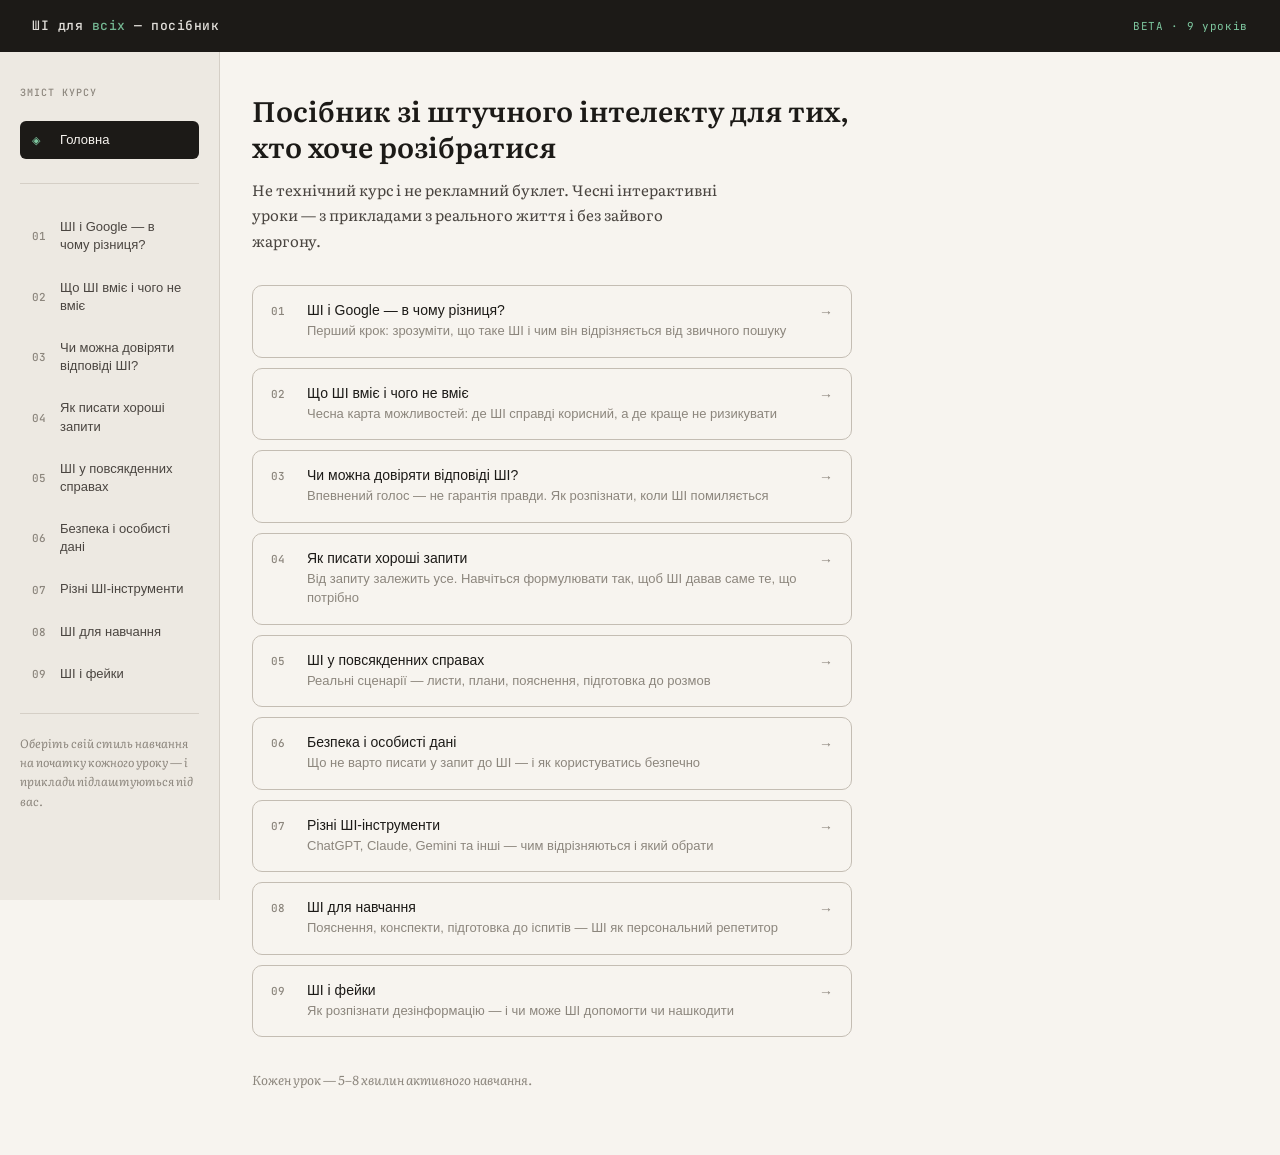
==== commit 2d653ed1: "заміна аудиторії" ====
--- a/ai_guide_lessons.html
+++ b/ai_guide_lessons.html
@@ -164,7 +164,7 @@
       <button class="nav-item" id="nav-l9"><span class="nav-num">09</span><span class="nav-title">ШІ і фейки</span><span class="nav-check">✓</span></button>
     </div>
     <div class="sidebar-divider"></div>
-    <div class="sidebar-note">Оберіть свою аудиторію на початку кожного уроку — і контент адаптується під вас.</div>
+    <div class="sidebar-note">Оберіть свій стиль навчання на початку кожного уроку — і приклади підлаштуються під вас.</div>
   </nav>
   <main class="main">
     <div class="lesson-panel active" id="panel-home">
@@ -274,7 +274,7 @@
   });
   return wrap;
 }
-function whoTag(ln,aud){var t=div('who-tag '+aud,aud==='teen'?'До 25':'40+');t.id='l'+ln+'-who';return t;}
+function whoTag(ln,aud){var t=div('who-tag '+aud,aud==='teen'?'Дослідник':'Практик');t.id='l'+ln+'-who';return t;}
 
 function nextBtn(ln,toStep,text,show){
   var b=mk('button','next-btn'+(show?' show':''),text||'Далі →');
@@ -361,7 +361,7 @@
 /* ══ L1 ══ */
 var l1aud='',l1cur=0;
 var L1={
-  teen:{icon:'🎧',title:'Мені до 25',sub:'Вже чував про ШІ, але хочу зрозуміти, як він насправді працює',
+  teen:{icon:'🎧',title:'Я дослідник',sub:'Люблю пробувати нове і хочу швидко зрозуміти, як ШІ працює насправді',
     hook:'Ти вже гуглив сотні разів. А тепер уяви: замість посилань — хтось відповідає тобі своїми словами.',
     hookSub:'Саме так працює ШІ. Але між Google і ШІ є принципова різниця, яку більшість людей не помічає.',
     think:'Ти пишеш: «Як написати заяву?» — Google знайде зразки. А ШІ?',
@@ -372,7 +372,7 @@
     ccA:'«кліматичні зміни»',ccB:'«Поясни простими словами, що таке кліматичні зміни і чому вчені сперечаються про їхні наслідки»',
     fb4c:'Варіант Б набагато кращий. ШІ не пошуковик — йому потрібні не ключові слова, а чітка задача.',
     fb4w:'Варіант А — стиль для Google. ШІ краще відповідає на питання і прохання.'},
-  adult:{icon:'☕',title:'Мені 40+',sub:'Чую про ШІ звідусіль, але досі не розумію — що це і чи варто пробувати',
+  adult:{icon:'☕',title:'Я практик',sub:'Хочу спокійно розібратися, де ШІ може бути корисним у реальних справах',
     hook:'Уявіть, що ви телефонуєте не в довідкову, а до знайомого, який дуже багато читав.',
     hookSub:'Він не дає список книг — він пояснює своїми словами. Приблизно так і працює ШІ.',
     think:'Ви запитуєте: «Як написати скаргу до ЖКГ?» — Google покаже сайти. А ШІ?',
@@ -384,14 +384,14 @@
     fb4c:'Чудово. ШІ розуміє звичайну мову. Чим точніше ви описуєте задачу — тим кориснішою буде відповідь.',
     fb4w:'Варіант А — стиль для Google. ШІ краще відповідає на прохання, сформульовані звичайною мовою.'}
 };
-var l1lbl=['Вибір аудиторії','Перша спроба','Пояснення','Перевірка','Практика'];
+var l1lbl=['Вибір стилю','Перша спроба','Пояснення','Перевірка','Практика'];
 var l1sum=['ШІ і Google — принципово різні інструменти з різними сильними сторонами','ШІ не шукає в інтернеті — він генерує відповідь на основі навчання','ШІ може помилятися, але звучати при цьому дуже впевнено','Правильний вибір інструменту залежить від задачі'];
 
 window.buildL1=function(panel){
   panel.appendChild(progWrap(1,5));
   var s0=mkStep(1,0);
   s0.appendChild(p('hook','Урок 1. Що таке ШІ — і чим він відрізняється від Google?'));
-  s0.appendChild(p('hook-sub','Оберіть, хто ви — і приклади підлаштуються під вас.'));
+  s0.appendChild(p('hook-sub','Оберіть свій стиль навчання — і приклади підлаштуються під вас.'));
   s0.appendChild(audPickBlock(1,L1));panel.appendChild(s0);
   for(var i=1;i<=4;i++){var s=mkStep(1,i);s.id='l1-s'+i;panel.appendChild(s);}
 };
@@ -447,7 +447,7 @@
 /* ══ L2 ══ */
 var l2aud='',l2cur=0;
 var L2={
-  teen:{icon:'🎮',title:'Мені до 25',sub:'Хочу зрозуміти, де ШІ реально корисний, а де краще не довіряти',
+  teen:{icon:'🎮',title:'Я дослідник',sub:'Хочу швидко перевірити, де ШІ справді корисний, а де краще не довіряти',
     hook:'Уяви: твій друг каже, що ШІ вирішить будь-яке завдання краще за гугл.',hookSub:'Це правда лише наполовину. ШІ неймовірний у одних речах — і марний в інших.',think:'Що ШІ точно не може зробити прямо зараз?',
     ch1:[{t:'Переписати мій текст зрозумілішою мовою',v:'wrong',fb:'Це — одна з найсильніших сторін ШІ.'},{t:'Дізнатися, яка пісня грає зараз на радіо',v:'correct',fb:'Точно. ШІ не підключений до інтернету в реальному часі.'},{t:'Пояснити тему з фізики простими словами',v:'wrong',fb:'Це ШІ робить дуже добре.'}],
     can:['Пояснити складну тему простими словами','Написати, переписати або покращити текст','Вигадати ідеї, сюжети, назви','Допомогти з кодом або рівнянням','Перекласти й адаптувати стиль','Скласти план або список кроків'],
@@ -455,7 +455,7 @@
     scens:[{q:'Написати привітання другові на день народження',ai:true,exp:'ШІ відмінно справляється з текстами будь-якого формату.'},{q:'Дізнатися, хто переміг на вчорашньому матчі',ai:false,exp:'ШІ не знає вчорашніх подій. Для новин — Google.'},{q:'Підготувати питання перед співбесідою',ai:true,exp:'Підготовка і репетиція відповідей — ШІ робить чудово.'},{q:'Перевірити, чи вільний певний сайт для реєстрації',ai:false,exp:'ШІ не може зайти на сайти в реальному часі.'}],
     pTitle:'Тебе просять пояснити однокласнику, для чого ШІ.',pSub:'Яке пояснення найточніше?',
     ch4:[{t:'ШІ — розумний пошуковик, який завжди правий',v:'wrong',fb:'Не зовсім. ШІ може помилятися і не знає останніх подій.'},{t:'ШІ — інструмент для роботи з текстом і думками, але факти краще перевіряти',v:'correct',fb:'Відмінно. Це чесне і точне пояснення.'},{t:'ШІ небезпечний, краще не користуватись',v:'wrong',fb:'Надмірна обережність теж шкодить. Важливо знати межі.'}]},
-  adult:{icon:'🧩',title:'Мені 40+',sub:'Хочу знати, для яких задач ШІ підходить, щоб спробувати в житті',
+  adult:{icon:'🧩',title:'Я практик',sub:'Хочу зрозуміти, для яких життєвих задач ШІ справді підходить',
     hook:'Сусідка каже: «Я попросила ШІ знайти лікаря поруч — він дав адресу, але її не існує.»',hookSub:'Типова ситуація: людина використала ШІ не за призначенням.',think:'Що ШІ точно не може зробити надійно?',
     ch1:[{t:'Написати ввічливого листа до установи',v:'wrong',fb:'Навпаки — це одна з найсильніших сторін ШІ.'},{t:'Назвати адресу конкретної поліклініки у вашому місті',v:'correct',fb:'Правильно. ШІ може вигадати адресу або дати застарілу.'},{t:'Пояснити, як заповнити декларацію',v:'wrong',fb:'Загальний порядок дій — ШІ пояснює добре.'}],
     can:['Написати лист, заяву або скаргу','Пояснити складне простими словами','Перекласти текст або адаптувати стиль','Допомогти сформулювати питання до лікаря','Скласти план покупок, справ або поїздки','Вигадати подарунок або привітання'],
@@ -464,7 +464,7 @@
     pTitle:'Подруга запитує: «Чи варто довіряти ШІ в побутових питаннях?»',pSub:'Яка відповідь найчесніша?',
     ch4:[{t:'Так, ШІ завжди правий — він навчений на мільярдах текстів',v:'wrong',fb:'На жаль, ні. Великий обсяг навчання не гарантує точності.'},{t:'Для листів і пояснень — так. Для конкретних адрес і цифр — перевіряти',v:'correct',fb:'Чудово. Це і є цифрова грамотність.'},{t:'Ні, надто ризиковано — краще взагалі не використовувати',v:'wrong',fb:'Надмірна обережність теж коштує. Важливо знати межі.'}]}
 };
-var l2lbl=['Вибір аудиторії','Перша спроба','Карта вмінь','Перевірка','Практика'];
+var l2lbl=['Вибір стилю','Перша спроба','Карта вмінь','Перевірка','Практика'];
 var l2sum=['ШІ відмінно справляється з текстами, поясненнями та творчими задачами','Він не знає свіжих новин і може помилятися у фактах','Правильне використання — обирати ШІ для задач, де він сильний','Знання меж інструменту — це і є цифрова грамотність'];
 
 window.buildL2=function(panel){
@@ -507,7 +507,7 @@
 /* ══ L3 ══ */
 var l3aud='',l3cur=0;
 var L3={
-  teen:{icon:'🔍',title:'Мені до 25',sub:'Хочу знати, де ШІ може підвести — і як це помітити',
+  teen:{icon:'🔍',title:'Я дослідник',sub:'Хочу помічати слабкі місця ШІ й швидко перевіряти сумнівні відповіді',
     hook:'Уяви: ти попросив ШІ написати реферат. Він додав цитату відомого вченого. Але цієї цитати не існує.',hookSub:'ШІ вигадав її — і написав впевнено, без застереження. Ти б помітив?',
     aiText:'Як зазначав відомий фізик Нільс Бор у лекції 1952 року: «Уява важливіша за знання, бо знання обмежене, а уява охоплює весь світ». Саме ця думка лягла в основу сучасної квантової педагогіки.',
     ch1:[{t:'Цитата підозріла — Бор так не казав, і «квантова педагогіка» не існує',v:'correct',fb:'Відмінна інтуїція! Цитата справді вигадана. Оригінал належить Ейнштейну, не Бору.'},{t:'Відповідь виглядає авторитетно — можна довіряти',v:'wrong',fb:'Саме в цьому і небезпека. Детальність — не доказ правди.'},{t:'Дату лекції варто перевірити, решта нормально',v:'partial',fb:'Дата — лише частина проблеми. Тут вигадана і сама цитата, і термін.'}],
@@ -516,7 +516,7 @@
     fb4c:'Саме так. Варіант Б змушує ШІ бути чеснішим — він частіше додає застереження.',fb4w:'Варіант Б кращий. Якщо просити ШІ позначати невпевненість — якість відповіді зростає.',
     pTitle:'Ти читаєш відповідь ШІ про історичну подію. Там є конкретна дата і ім\'я.',pSub:'Що робиш далі?',
     ch5:[{t:'Довіряю — ШІ навчений на великій кількості текстів',v:'wrong',fb:'Саме так думають більшість — і потрапляють у халепу.'},{t:'Швидко гуглю дату та ім\'я — 30 секунд, і я впевнений',v:'correct',fb:'Відмінно. ШІ для ідей і структури, Google для перевірки фактів.'},{t:'Взагалі не використовую ШІ для такого — надто ризиковано',v:'partial',fb:'Занадто обережно. Просто конкретні факти варто перевіряти.'}]},
-  adult:{icon:'🧐',title:'Мені 40+',sub:'Хочу розуміти, яким відповідям ШІ довіряти, а які перевіряти',
+  adult:{icon:'🧐',title:'Я практик',sub:'Хочу спокійно розуміти, яким відповідям ШІ довіряти, а які перевіряти',
     hook:'Уявіть: ви попросили ШІ про пільги для пенсіонерів. Він дав детальну відповідь з конкретними сумами.',hookSub:'Відповідь звучить переконливо. Але суми виявились застарілими, а одна пільга — вигаданою.',
     aiText:'Пенсіонери мають право на щомісячну надбавку в розмірі 15% від прожиткового мінімуму згідно з постановою Кабміну №847 від 2021 року. Також передбачена одноразова виплата при досягненні 70 років.',
     ch1:[{t:'Звучить офіційно — можна йти оформлювати',v:'wrong',fb:'Саме тут і небезпека. Конкретні суми і номери постанов — типові місця для помилок ШІ.'},{t:'Конкретні суми і номер постанови варто перевірити',v:'correct',fb:'Правильно. Загальна інформація зазвичай правдива. Але конкретні цифри — перевіряйте.'},{t:'Треба уточнити тільки рік постанови',v:'partial',fb:'Рік — лише частина проблеми. Номер постанови і суми теж потребують перевірки.'}],
@@ -526,7 +526,7 @@
     pTitle:'Ви отримали від ШІ відповідь про медичну процедуру з конкретними дозами ліків.',pSub:'Який наступний крок?',
     ch5:[{t:'Приймаю — відповідь детальна і звучить по-медичному',v:'wrong',fb:'Саме медичні деталі — найнебезпечніше місце для галюцинацій ШІ.'},{t:'Використовую як основу для питань до лікаря — але не дію без консультації',v:'correct',fb:'Чудово. Це ідеальне використання ШІ в медичних питаннях.'},{t:'Перевіряю через Google і якщо знаходжу схоже — довіряю',v:'partial',fb:'Краще, ніж нічого. Але для медичного — тільки лікар або офіційні джерела.'}]}
 };
-var l3lbl=['Вибір аудиторії','Перша спроба','Пояснення','Що перевіряти','Лайфхак','Практика'];
+var l3lbl=['Вибір стилю','Перша спроба','Пояснення','Що перевіряти','Лайфхак','Практика'];
 var l3sum=['ШІ може звучати впевнено навіть коли помиляється — це «галюцинація»','Загальні пояснення зазвичай надійні, конкретні факти — перевіряти','Можна попросити ШІ самому позначити сумнівні місця','Впевнений тон — не доказ правди, а особливість інструменту'];
 
 window.buildL3=function(panel){
@@ -580,7 +580,7 @@
 /* ══ L4 ══ */
 var l4aud='',l4cur=0;
 var L4={
-  teen:{icon:'✏️',title:'Мені до 25',sub:'Хочу навчитися отримувати від ШІ саме те, що потрібно',
+  teen:{icon:'✏️',title:'Я дослідник',sub:'Хочу навчитися швидко отримувати від ШІ саме те, що потрібно',
     hook:'Ти пишеш ШІ: «Допоможи з есе» — і отримуєш щось загальне й нудне.',hookSub:'Різниця — в запиті. ШІ не читає думки. Чим точніше ти пояснюєш задачу, тим кориснішою буде відповідь.',
     ccA1:'«Напиши есе про клімат»',ccB1:'«Напиши есе на 300 слів про вплив кліматичних змін на Україну. Стиль — публіцистичний, аудиторія — старшокласники. Закінч закликом до дії»',
     fb1c:'Саме так. Варіант Б дає ШІ все: обсяг, тему, стиль і структуру фіналу.',fb1w:'Варіант А — занадто загальний. Варіант Б дає конкретні параметри.',
@@ -589,7 +589,7 @@
     fb4c:'Відмінно. Роль дає ШІ контекст: хто говорить, кому і як.',fb4w:'Варіант з роллю кращий. Без ролі — технічне пояснення для всіх. З роллю — адаптований текст.',
     pTitle:'Ти хочеш підготуватись до усного іспиту з історії.',pSub:'Який запит дасть найкорисніший результат?',
     ch5:[{t:'«Допоможи з іспитом з історії»',v:'wrong',fb:'Занадто загально. ШІ не знає тему, формат і що потрібно.'},{t:'«Склади список із 10 ключових дат Другої світової для іспиту. Коротко поясни кожну — 1-2 речення»',v:'correct',fb:'Відмінно. Тема, формат, кількість, стиль — все є.'},{t:'«Що треба знати з Другої світової?»',v:'partial',fb:'Краще, але широко. Додай: для чого, формат, обсяг.'}]},
-  adult:{icon:'📝',title:'Мені 40+',sub:'Хочу зрозуміти, як краще формулювати запити, щоб ШІ справді допомагав',
+  adult:{icon:'📝',title:'Я практик',sub:'Хочу формулювати запити так, щоб ШІ справді допомагав у конкретній справі',
     hook:'Ви пишете ШІ: «Допоможи написати листа» — і отримуєте щось офіційне й холодне.',hookSub:'ШІ не знає вашого тону і ситуації. Але якщо пояснити — він врахує все і напише саме так, як потрібно.',
     ccA1:'«Напиши лист директору школи»',ccB1:'«Напиши ввічливого, але наполегливого листа директору школи щодо булінгу. Я — мама учня 6-го класу. Тон — спокійний, без юридичних погроз»',
     fb1c:'Саме так. Варіант Б дає ШІ всі параметри: хто пише, кому, про що, яким тоном.',fb1w:'Варіант А — занадто загальний. Варіант Б дає контекст.',
@@ -599,7 +599,7 @@
     pTitle:'Ви хочете попросити ШІ написати привітання колезі на ювілей.',pSub:'Який запит дасть найкращий результат?',
     ch5:[{t:'«Напиши привітання»',v:'wrong',fb:'Занадто мало. ШІ не знає кому, з якої нагоди, яким тоном і скільки тексту.'},{t:'«Напиши тепле привітання колезі Наталі з 60-річчям. Ми разом 15 років. Тон — щирий, без пафосу. 5-6 речень»',v:'correct',fb:'Чудово. Ім\'я, привід, стосунки, тон і обсяг — ШІ має все для особистого привітання.'},{t:'«Привітання на ювілей для жінки»',v:'partial',fb:'Краще, але загально. Додайте 2-3 деталі — результат буде набагато особистішим.'}]}
 };
-var l4lbl=['Вибір аудиторії','Перша спроба','Чотири складники','Аналіз запитів','Роль для ШІ','Практика'];
+var l4lbl=['Вибір стилю','Перша спроба','Чотири складники','Аналіз запитів','Роль для ШІ','Практика'];
 var l4sum=['Якість відповіді ШІ залежить від якості запиту','Хороший запит: задача + контекст + формат + обмеження','Роль різко підвищує якість відповіді','Можна уточнити відповідь другим запитом — не обов\'язково починати з нуля'];
 
 window.buildL4=function(panel){
@@ -654,7 +654,7 @@
 /* ══ L5 ══ */
 var l5aud='',l5cur=0;
 var L5={
-  teen:{icon:'🚀',title:'Мені до 25',sub:'Навчання, листи, підготовка до розмов — застосую ШІ вже сьогодні',
+  teen:{icon:'🚀',title:'Я дослідник',sub:'Хочу одразу спробувати ШІ для навчання, листів і підготовки до розмов',
     hook:'Завтра важлива розмова з викладачем про оцінку. Ти нервуєшся.',hookSub:'А ШІ може допомогти підготуватись за 10 хвилин — аргументи, заперечення, формулювання.',
     ch1:[{t:'Написати замість мене весь текст',v:'partial',fb:'Частково. ШІ напише — але найкраще давати йому ситуацію і він покращить ваш черновик.'},{t:'Допомогти сформулювати аргументи і підготувати до розмови',v:'correct',fb:'Саме так. ШІ відмінно грає роль «спаринг-партнера».'},{t:'Нічого — це особиста розмова',v:'wrong',fb:'Не зовсім. ШІ не піде замість вас — але може допомогти підготуватись.'}],
     mapRows:[['📚 Навчання','Пояснення теми','Підготовка до іспиту через Q&A','Перевірка логіки есе'],['✉️ Листи і тексти','Лист викладачу','Пост для соцмереж','Резюме або мотиваційний лист'],['💡 Ідеї','Назви для проєкту','Ідеї для подарунка','План для відео'],['🗣️ Підготовка','Аргументи для суперечки','Питання для інтерв\'ю','Репетиція складної розмови']],
@@ -669,7 +669,7 @@
       {icon:'✏️',title:'Перевірка есе',text:'Перевір це есе: [текст]. Що слабке? Де логіка недостатня? Не переписуй — тільки коментарі.'}],
     pTitle:'Друг просить допомогти написати мотиваційний лист.',pSub:'Який запит до ШІ буде найкориснішим?',
     ch5:[{t:'«Напиши мотиваційний лист для університету»',v:'wrong',fb:'Занадто мало. ШІ не знає спеціальності, університету і досвіду.'},{t:'«Допоможи написати мотиваційний лист на журналістику до КНУ. Друг — активний блогер, організував шкільну газету. Тон — впевнений, стиль — живий»',v:'correct',fb:'Відмінно. Програма, університет, досягнення і стиль — ШІ має все.'},{t:'«Напиши лист — хочу вступити на журналістику»',v:'partial',fb:'Краще, але нема університету і досягнень. Додайте 2-3 деталі.'}]},
-  adult:{icon:'🌿',title:'Мені 40+',sub:'Листи, документи, пояснення, плани — знайду де ШІ реально допоможе',
+  adult:{icon:'🌿',title:'Я практик',sub:'Хочу знайти спокійні й корисні сценарії для листів, документів, пояснень і планів',
     hook:'Треба написати офіційну скаргу. Або підготуватись до розмови з лікарем.',hookSub:'ШІ може допомогти з усім цим — якщо знати, як просити.',
     ch1:[{t:'Написати замість мене весь документ',v:'partial',fb:'Частково. ШІ напише — але найкраще давати деталі ситуації, і він оформить.'},{t:'Допомогти сформулювати думки і підготуватись до лікаря',v:'correct',fb:'Саме так. ШІ допоможе зрозуміти термін, скласти питання, підготувати опис симптомів.'},{t:'Нічого — такі справи треба вирішувати самостійно',v:'wrong',fb:'Не завжди. ШІ може пояснити терміни і допомогти підготувати питання.'}],
     mapRows:[['✉️ Листи і заяви','Скарга до ЖКГ','Заява до установи','Відповідь на офіційного листа'],['🏥 Здоров\'я','Пояснення медичного терміну','Список питань до лікаря','Що означає цей аналіз'],['📋 Планування','Список справ на тиждень','План поїздки або свята','Розбивка завдання на кроки'],['👨‍👩‍👧 Сім\'я','Пояснити онуку складну тему','Ідея для подарунка','Допомога з домашнім завданням']],
@@ -685,7 +685,7 @@
     pTitle:'Треба написати листа до міської ради щодо розбитої дороги.',pSub:'Який запит до ШІ буде найкориснішим?',
     ch5:[{t:'«Напиши листа про дорогу»',v:'wrong',fb:'Занадто мало. ШІ не знає кому, яка проблема і чого хочемо.'},{t:'«Напиши офіційного листа до міської ради. Розбита дорога по вул. Лісовій. Усні звернення без результату. Прошу включити ремонт у план або дати відповідь. Тон — ввічливий, наполегливий»',v:'correct',fb:'Чудово. Є адресат, проблема, передісторія і прохання.'},{t:'«Допоможи написати скаргу на погану дорогу»',v:'partial',fb:'Краще. Але нема адресата і конкретного прохання. Додайте деталі.'}]}
 };
-var l5lbl=['Вибір аудиторії','Перша спроба','Карта застосувань','Підбір запитів','Шаблони','Фінальна практика'];
+var l5lbl=['Вибір стилю','Перша спроба','Карта застосувань','Підбір запитів','Шаблони','Фінальна практика'];
 var l5sum=['ШІ і Google — різні інструменти для різних задач','ШІ сильний у текстах і поясненнях — слабкий у свіжих фактах','Впевнений тон не означає правду — конкретні факти треба перевіряти','Якість запиту визначає якість відповіді: задача + контекст + формат','ШІ — практичний помічник у листах, планах, навчанні й підготовці до розмов'];
 
 window.buildL5=function(panel){
@@ -757,7 +757,7 @@
 /* ══ L6 ══ */
 var l6aud='',l6cur=0;
 var L6={
-  teen:{icon:'🔒',title:'Мені до 25',sub:'Хочу знати, що безпечно писати ШІ, а що — ні',
+  teen:{icon:'🔒',title:'Я дослідник',sub:'Хочу швидко зрозуміти, що безпечно писати ШІ, а що краще не вводити',
     hook:'Уяви: ти описуєш ШІ проблему з другом і випадково вказуєш його повне ім\'я, школу і місто проживання.',hookSub:'ШІ не «злий» — але ці дані існують у його відповіді, у логах сервісу, і ти не контролюєш, що з ними станеться далі.',
     ch1:[
       {t:'Нічого страшного — ШІ не зберігає розмови',v:'wrong',fb:'На жаль, більшість сервісів ШІ зберігають розмови для покращення моделей. Це є у їхніх умовах використання. Те, що ти написав — може бути прочитане людьми.'},
@@ -781,7 +781,7 @@
       {t:'Взагалі не використовувати ШІ для особистих тем',v:'wrong',fb:'Не обов\'язково. ШІ може бути корисним для обдумування особистих ситуацій — просто без зайвих ідентифікуючих деталей.'}
     ]
   },
-  adult:{icon:'🔒',title:'Мені 40+',sub:'Хочу знати, що безпечно писати ШІ, а що може нашкодити',
+  adult:{icon:'🔒',title:'Я практик',sub:'Хочу користуватися ШІ обережно й не передавати зайві особисті дані',
     hook:'Уявіть: ви просите ШІ допомогти заповнити заяву і вводите свій ідентифікаційний номер, дату народження і адресу.',hookSub:'ШІ відповів корисно. Але ці дані тепер існують у логах сервісу — і ви не контролюєте, хто ще може їх побачити.',
     ch1:[
       {t:'Нічого страшного — ШІ конфіденційний, як лікар',v:'wrong',fb:'На жаль, це не так. ШІ-сервіси — це комерційні компанії. Розмови можуть зберігатися, аналізуватися і використовуватися для навчання моделей. Правовий захист тут значно слабший, ніж у лікаря.'},
@@ -806,7 +806,7 @@
     ]
   }
 };
-var l6lbl=['Вибір аудиторії','Перша спроба','Що безпечно','Практика перевірки','Порівняння запитів','Фінальна практика'];
+var l6lbl=['Вибір стилю','Перша спроба','Що безпечно','Практика перевірки','Порівняння запитів','Фінальна практика'];
 var l6sum=['Не вводьте у ШІ паролі, номери документів, ІПН, паспортні дані','Уникайте особистих даних інших людей без їхньої згоди','Для більшості завдань реальні дані не потрібні — ШІ допоможе і без них','Платний акаунт ≠ повна конфіденційність — читайте умови сервісу','Особисті теми можна обговорювати, просто без зайвих ідентифікаторів'];
 
 window.buildL6=function(panel){
@@ -867,7 +867,7 @@
 /* ══ L7 ══ */
 var l7aud='',l7cur=0;
 var L7={
-  teen:{icon:'🧭',title:'Мені до 25',sub:'Хочу розібратись, які ШІ-інструменти існують і чим відрізняються',
+  teen:{icon:'🧭',title:'Я дослідник',sub:'Хочу швидко розібратися, які ШІ-інструменти існують і чим відрізняються',
     hook:'ChatGPT, Claude, Gemini, Copilot... Всі звуть себе «ШІ-помічниками». Але між ними є реальна різниця.',
     hookSub:'Обирати інструмент навмання — як купувати ноутбук не дивлячись на характеристики. Розберемося, хто що вміє.',
     ch1:[
@@ -888,7 +888,7 @@
       {t:'Краще взагалі не використовувати ШІ для навчання',v:'wrong',fb:'Це залежить від того, як використовувати. ШІ як помічник для структуризації думок, перевірки логіки або пояснення теми — цілком допустимо і корисно.'}
     ]
   },
-  adult:{icon:'🧭',title:'Мені 40+',sub:'Хочу зрозуміти, які ШІ-інструменти є і який підійде мені',
+  adult:{icon:'🧭',title:'Я практик',sub:'Хочу обрати ШІ-інструмент під свої задачі без зайвого технічного шуму',
     hook:'У магазині побутової техніки є десятки пилососів. Не всі купують найдорожчий — обирають під свої потреби.',
     hookSub:'З ШІ-інструментами так само. ChatGPT, Claude, Gemini — у кожного своя ніша. Розберемося без жаргону.',
     ch1:[
@@ -910,7 +910,7 @@
     ]
   }
 };
-var l7lbl=['Вибір аудиторії','Перша спроба','Огляд інструментів','Задачі і інструменти','Порівняння','Практика'];
+var l7lbl=['Вибір стилю','Перша спроба','Огляд інструментів','Задачі і інструменти','Порівняння','Практика'];
 var l7sum=['ChatGPT, Claude, Gemini — схожі в основі, але відрізняються стилем і сильними сторонами','Claude — часто кращий для довгих текстів і точного слідування інструкціям','Gemini і ChatGPT з пошуком — кращі для актуальної інформації','Copilot — найкращий вибір, якщо ви у екосистемі Microsoft','Для початку безкоштовних версій цілком достатньо'];
 var l7tools=[
   {name:'ChatGPT',maker:'OpenAI',icon:'🟢',strong:'Універсальний, великий вибір плагінів і режимів',weak:'Базова версія без інтернету, платна версія значно потужніша',free:true},
@@ -1022,7 +1022,7 @@
 /* ══ L8 ══ */
 var l8aud='',l8cur=0;
 var L8={
-  teen:{icon:'📚',title:'Мені до 25',sub:'Хочу використовувати ШІ для навчання — ефективно і чесно',
+  teen:{icon:'📚',title:'Я дослідник',sub:'Хочу використовувати ШІ для навчання активно, ефективно і чесно',
     hook:'Уяви: замість годинного читання підручника ти за 10 хвилин отримуєш чіткий конспект, приклади і список питань для самоперевірки.',
     hookSub:'ШІ не зробить домашнє завдання замість тебе — але може стати найкращим репетитором, якого ти коли-небудь мав.',
     ch1:[
@@ -1057,7 +1057,7 @@
       {t:'Зовсім не використовувати ШІ — для шкільних завдань це нечесно',v:'wrong',fb:'Використання ШІ як інструменту для розуміння теми — цілком допустимо. Нечесно — видавати текст ШІ за свій. Різниця принципова.'}
     ]
   },
-  adult:{icon:'📚',title:'Мені 40+',sub:'Хочу вчитися новому за допомогою ШІ — зручно і у своєму темпі',
+  adult:{icon:'📚',title:'Я практик',sub:'Хочу вчитися новому за допомогою ШІ зручно і у своєму темпі',
     hook:'Уявіть: ви хочете розібратись у темі, яка вам незнайома — пенсійна реформа, нові ліки, комп\'ютерна програма.',
     hookSub:'Раніше це означало годинний пошук і читання незрозумілих текстів. Тепер ШІ може пояснити будь-що зрозумілою мовою — стільки разів, скільки потрібно.',
     ch1:[
@@ -1093,7 +1093,7 @@
     ]
   }
 };
-var l8lbl=['Вибір аудиторії','Перша спроба','Підбір запитів','Шаблони','Практика'];
+var l8lbl=['Вибір стилю','Перша спроба','Підбір запитів','Шаблони','Практика'];
 var l8sum=['ШІ — ідеальний репетитор: пояснює стільки разів, скільки треба, і підлаштовує рівень під вас','Запит з контекстом (рівень, мета, формат) дає набагато кращий результат','Режим «екзаменатора» — один з найефективніших способів підготовки до іспиту','ШІ допомагає навчатися, а не замінює навчання — різниця принципова','Для дорослих: ШІ дозволяє вчитися у власному темпі без страху виглядати «не так»'];
 
 window.buildL8=function(panel){
@@ -1222,7 +1222,7 @@
 /* ══ L9 ══ */
 var l9aud='',l9cur=0;
 var L9={
-  teen:{icon:'🕵️',title:'Мені до 25',sub:'Хочу вміти розпізнавати фейки — особливо ті, що виглядають переконливо',
+  teen:{icon:'🕵️',title:'Я дослідник',sub:'Хочу швидко розпізнавати фейки — особливо ті, що виглядають переконливо',
     hook:'Уяви: у Telegram з\'являється відео з відомою людиною, яка говорить щось шокуюче. Тисячі репостів за годину.',
     hookSub:'Частина цих відео — deepfake, створений ШІ. Частина — справжні, але вирвані з контексту. Як відрізнити?',
     ch1:[
@@ -1247,7 +1247,7 @@
       {t:'Написати в групі: «Це фейк» — навіть якщо не перевіряв',v:'wrong',fb:'Стверджувати, що щось фейк, без перевірки — така ж помилка, як поширювати без перевірки. Спочатку перевірте, потім реагуйте.'}
     ]
   },
-  adult:{icon:'🕵️',title:'Мені 40+',sub:'Хочу вміти відрізняти правдиву інформацію від маніпуляцій',
+  adult:{icon:'🕵️',title:'Я практик',sub:'Хочу спокійно відрізняти правдиву інформацію від маніпуляцій',
     hook:'Уявіть: у Viber надходить повідомлення від знайомої: «Терміново! Нові правила пенсій — читай і поширюй!»',
     hookSub:'Частина таких повідомлень — правда. Частина — застаріла інформація. Частина — свідома дезінформація. Як розрізнити?',
     ch1:[
@@ -1273,7 +1273,7 @@
     ]
   }
 };
-var l9lbl=['Вибір аудиторії','Перша спроба','Ознаки фейку','Як використати ШІ','Практика'];
+var l9lbl=['Вибір стилю','Перша спроба','Ознаки фейку','Як використати ШІ','Практика'];
 var l9sum=['Відео і скріншоти — вже не докази: deepfake і редагування доступні кожному','Три питання: хто опублікував? коли? чи підтверджують інші надійні джерела?','ШІ може помилятися у фактах — просіть алгоритм перевірки, а не відповідь «так чи ні»','Поспіх і емоційний заголовок — класичні ознаки маніпуляції','Перевірка займає 3-5 хвилин і може захистити від серйозних помилок'];
 
 window.buildL9=function(panel){
@@ -1378,4 +1378,4 @@
 })();
 </script>
 </body>
-</html>+</html>
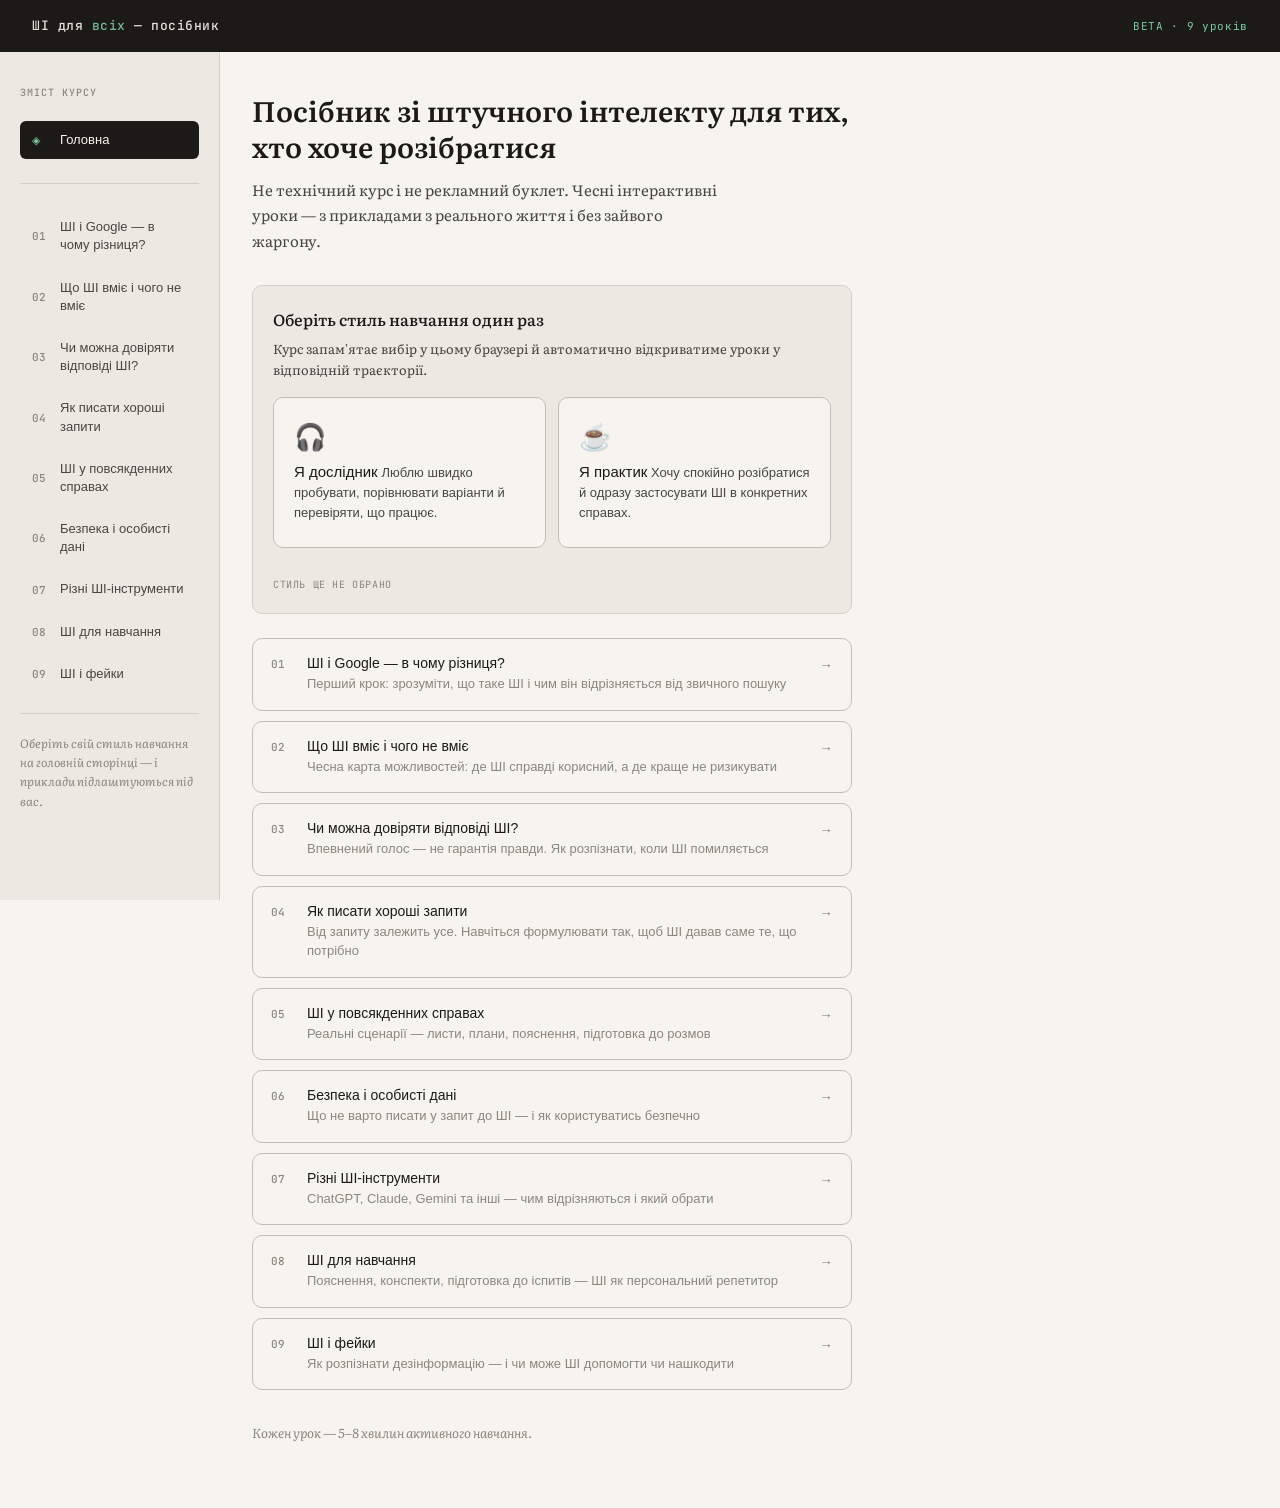
==== commit 196bede5: "вибір ролі наскрізний" ====
--- a/ai_guide_lessons.html
+++ b/ai_guide_lessons.html
@@ -3,7 +3,11 @@
 <head>
 <meta charset="UTF-8">
 <meta name="viewport" content="width=device-width, initial-scale=1.0">
+<meta name="description" content="ШІ для всіх — практичний інтерактивний посібник із 9 уроками, прикладами та вибором стилю навчання.">
+<meta name="theme-color" content="#1C1A17">
 <title>ШІ для всіх — інтерактивний посібник</title>
+<link rel="icon" href="icons/icon.svg" type="image/svg+xml">
+<link rel="manifest" href="manifest.webmanifest">
 <link rel="preconnect" href="https://fonts.googleapis.com">
 <link href="https://fonts.googleapis.com/css2?family=Literata:ital,wght@0,300;0,400;0,500;0,600;1,300&family=JetBrains+Mono:wght@400;500&display=swap" rel="stylesheet">
 <style>
@@ -55,9 +59,14 @@
 .audience-pick{display:grid;grid-template-columns:1fr 1fr;gap:12px;margin-bottom:1.75rem}
 .aud-btn{background:var(--bg);border:1px solid var(--line2);border-radius:var(--radius);padding:1.5rem 1.25rem;cursor:pointer;text-align:left;transition:background .15s,border-color .15s,box-shadow .15s;width:100%}
 .aud-btn:hover{background:var(--bg2);border-color:var(--ink3);box-shadow:0 2px 12px rgba(0,0,0,.08)}
+.aud-btn.selected{background:var(--accent-bg);border-color:var(--accent);box-shadow:0 2px 12px rgba(45,106,79,.12)}
 .aud-icon{font-size:26px;margin-bottom:10px;display:block}
 .aud-title{font-size:15px;font-weight:500;color:var(--ink);margin-bottom:5px}
 .aud-sub{font-size:13px;color:var(--ink2);line-height:1.55}
+.style-panel{background:var(--bg2);border:1px solid var(--line);border-radius:var(--radius);padding:1.25rem;margin:0 0 1.5rem}
+.style-panel-title{font-size:16px;font-weight:500;color:var(--ink);margin-bottom:.35rem}
+.style-panel-sub{font-size:13px;color:var(--ink2);line-height:1.6;margin-bottom:1rem}
+.style-status{font-family:'JetBrains Mono',monospace;font-size:10px;color:var(--ink3);letter-spacing:.06em;text-transform:uppercase;margin-top:.9rem}
 .choices{display:flex;flex-direction:column;gap:8px;margin-bottom:1.5rem}
 .cb{background:var(--bg);border:1px solid var(--line2);border-radius:var(--radius-sm);padding:12px 16px;font-family:'Literata',serif;font-size:14px;color:var(--ink);text-align:left;cursor:pointer;line-height:1.55;transition:background .15s,border-color .15s;width:100%}
 .cb:hover{background:var(--bg2);border-color:var(--ink3)}
@@ -170,6 +179,23 @@
     <div class="lesson-panel active" id="panel-home">
       <h1 class="home-title">Посібник зі штучного інтелекту для тих, хто хоче розібратися</h1>
       <p class="home-sub">Не технічний курс і не рекламний буклет. Чесні інтерактивні уроки — з прикладами з реального життя і без зайвого жаргону.</p>
+      <div class="style-panel" id="style-panel">
+        <div class="style-panel-title">Оберіть стиль навчання один раз</div>
+        <div class="style-panel-sub">Курс запам'ятає вибір у цьому браузері й автоматично відкриватиме уроки у відповідній траєкторії.</div>
+        <div class="audience-pick">
+          <button class="aud-btn style-choice" type="button" data-aud="teen">
+            <span class="aud-icon">🎧</span>
+            <span class="aud-title">Я дослідник</span>
+            <span class="aud-sub">Люблю швидко пробувати, порівнювати варіанти й перевіряти, що працює.</span>
+          </button>
+          <button class="aud-btn style-choice" type="button" data-aud="adult">
+            <span class="aud-icon">☕</span>
+            <span class="aud-title">Я практик</span>
+            <span class="aud-sub">Хочу спокійно розібратися й одразу застосувати ШІ в конкретних справах.</span>
+          </button>
+        </div>
+        <div class="style-status" id="style-status">Стиль ще не обрано</div>
+      </div>
       <div class="module-list">
         <button class="module-card" id="mc1"><span class="mc-num">01</span><div class="mc-body"><div class="mc-title">ШІ і Google — в чому різниця?</div><div class="mc-sub">Перший крок: зрозуміти, що таке ШІ і чим він відрізняється від звичного пошуку</div></div><span class="mc-arrow">→</span></button>
         <button class="module-card" id="mc2"><span class="mc-num">02</span><div class="mc-body"><div class="mc-title">Що ШІ вміє і чого не вміє</div><div class="mc-sub">Чесна карта можливостей: де ШІ справді корисний, а де краще не ризикувати</div></div><span class="mc-arrow">→</span></button>
@@ -201,16 +227,45 @@
 
 /* ── NAV ── */
 var done={};
+var styleKey='basicai-learning-style';
+function getSavedAudience(){
+  try{
+    var aud=localStorage.getItem(styleKey);
+    return aud==='teen'||aud==='adult'?aud:'';
+  }catch(e){return '';}
+}
+function saveAudience(aud){
+  if(aud!=='teen'&&aud!=='adult')return;
+  try{localStorage.setItem(styleKey,aud);}catch(e){}
+  refreshStyleUI();
+}
+function audName(aud){return aud==='teen'?'Дослідник':aud==='adult'?'Практик':'';}
+function refreshStyleUI(){
+  var saved=getSavedAudience();
+  document.querySelectorAll('.style-choice').forEach(function(btn){
+    btn.classList.toggle('selected',btn.getAttribute('data-aud')===saved);
+  });
+  document.querySelectorAll('.audience-pick .aud-btn').forEach(function(btn){
+    btn.classList.toggle('selected',btn.getAttribute('data-aud')===saved);
+  });
+  var status=document.getElementById('style-status');
+  if(status)status.textContent=saved?'Обраний стиль: '+audName(saved):'Стиль ще не обрано';
+  var note=document.querySelector('.sidebar-note');
+  if(note)note.textContent=saved?'Ваш стиль навчання: '+audName(saved)+'. Його можна змінити на головній сторінці.':'Оберіть свій стиль навчання на головній сторінці — і приклади підлаштуються під вас.';
+}
 function showHome(){
   document.querySelectorAll('.lesson-panel').forEach(function(p){p.classList.remove('active');});
   document.getElementById('panel-home').classList.add('active');
   document.querySelectorAll('.nav-item').forEach(function(n){n.classList.remove('active');});
   document.getElementById('nav-home').classList.add('active');
+  refreshStyleUI();
 }
 function showLesson(n){
   var panel=document.getElementById('panel-l'+n);
   if(!panel)return;
   if(!panel.getAttribute('data-built'))buildLesson(n);
+  var saved=getSavedAudience();
+  if(saved&&window['l'+n+'pick'])window['l'+n+'pick'](saved);
   document.querySelectorAll('.lesson-panel').forEach(function(p){p.classList.remove('active');});
   panel.classList.add('active');
   document.querySelectorAll('.nav-item').forEach(function(ni){ni.classList.remove('active');});
@@ -227,6 +282,11 @@
 /* single delegated listener — catches ALL clicks */
 document.addEventListener('click',function(e){
   var t=e.target;
+  var styleBtn=t.closest('.style-choice');
+  if(styleBtn){
+    saveAudience(styleBtn.getAttribute('data-aud'));
+    return;
+  }
   if(t.id==='nav-home'||t.closest('#nav-home')){showHome();return;}
   for(var n=1;n<=9;n++){
     var nb=document.getElementById('nav-l'+n);
@@ -261,15 +321,20 @@
   for(var i=0;i<total;i++){var d=document.getElementById('l'+ln+'-d'+i);if(d)d.className='pd'+(i<n?' done':i===n?' on':'');}
 }
 function mkStep(ln,n){var s=div(n===0?'step vis':'step');s.id='l'+ln+'-s'+n;return s;}
+function stylePickHint(){
+  var saved=getSavedAudience();
+  return saved?'Збережений стиль: '+audName(saved)+'. Можна продовжити з ним або змінити вибір нижче.':'Оберіть стиль навчання — і курс запам\'ятає його для наступних уроків.';
+}
 
 function audPickBlock(ln,data){
   var wrap=div('audience-pick');
   ['teen','adult'].forEach(function(aud){
     var c=data[aud];
-    var b=mk('button','aud-btn');
+    var b=mk('button','aud-btn'+(getSavedAudience()===aud?' selected':''));
+    b.setAttribute('data-aud',aud);
     var ic=div('aud-icon');ic.textContent=c.icon;
     b.appendChild(ic);b.appendChild(div('aud-title',c.title));b.appendChild(div('aud-sub',c.sub));
-    b.addEventListener('click',function(){window['l'+ln+'pick'](aud);});
+    b.addEventListener('click',function(){saveAudience(aud);window['l'+ln+'pick'](aud);});
     wrap.appendChild(b);
   });
   return wrap;
@@ -391,7 +456,7 @@
   panel.appendChild(progWrap(1,5));
   var s0=mkStep(1,0);
   s0.appendChild(p('hook','Урок 1. Що таке ШІ — і чим він відрізняється від Google?'));
-  s0.appendChild(p('hook-sub','Оберіть свій стиль навчання — і приклади підлаштуються під вас.'));
+  s0.appendChild(p('hook-sub',stylePickHint()));
   s0.appendChild(audPickBlock(1,L1));panel.appendChild(s0);
   for(var i=1;i<=4;i++){var s=mkStep(1,i);s.id='l1-s'+i;panel.appendChild(s);}
 };
@@ -469,7 +534,7 @@
 
 window.buildL2=function(panel){
   panel.appendChild(progWrap(2,5));
-  var s0=mkStep(2,0);s0.appendChild(p('hook','Урок 2. Що ШІ вміє — і чого не вміє'));s0.appendChild(p('hook-sub','ШІ здається всемогутнім. Але у нього є чіткі межі.'));s0.appendChild(audPickBlock(2,L2));panel.appendChild(s0);
+  var s0=mkStep(2,0);s0.appendChild(p('hook','Урок 2. Що ШІ вміє — і чого не вміє'));s0.appendChild(p('hook-sub',stylePickHint()));s0.appendChild(audPickBlock(2,L2));panel.appendChild(s0);
   for(var i=1;i<=4;i++){var s=mkStep(2,i);s.id='l2-s'+i;panel.appendChild(s);}
 };
 window.l2pick=function(aud){
@@ -531,7 +596,7 @@
 
 window.buildL3=function(panel){
   panel.appendChild(progWrap(3,6));
-  var s0=mkStep(3,0);s0.appendChild(p('hook','Урок 3. Чи можна довіряти відповіді ШІ?'));s0.appendChild(p('hook-sub','ШІ звучить впевнено майже завжди. Але впевненість — це не те саме, що правда.'));s0.appendChild(audPickBlock(3,L3));panel.appendChild(s0);
+  var s0=mkStep(3,0);s0.appendChild(p('hook','Урок 3. Чи можна довіряти відповіді ШІ?'));s0.appendChild(p('hook-sub',stylePickHint()));s0.appendChild(audPickBlock(3,L3));panel.appendChild(s0);
   for(var i=1;i<=5;i++){var s=mkStep(3,i);s.id='l3-s'+i;panel.appendChild(s);}
 };
 window.l3pick=function(aud){
@@ -604,7 +669,7 @@
 
 window.buildL4=function(panel){
   panel.appendChild(progWrap(4,6));
-  var s0=mkStep(4,0);s0.appendChild(p('hook','Урок 4. Як писати хороші запити до ШІ'));s0.appendChild(p('hook-sub','Відповідь ШІ на 80% залежить від того, як ви запитали.'));s0.appendChild(audPickBlock(4,L4));panel.appendChild(s0);
+  var s0=mkStep(4,0);s0.appendChild(p('hook','Урок 4. Як писати хороші запити до ШІ'));s0.appendChild(p('hook-sub',stylePickHint()));s0.appendChild(audPickBlock(4,L4));panel.appendChild(s0);
   for(var i=1;i<=5;i++){var s=mkStep(4,i);s.id='l4-s'+i;panel.appendChild(s);}
 };
 window.l4pick=function(aud){
@@ -690,7 +755,7 @@
 
 window.buildL5=function(panel){
   panel.appendChild(progWrap(5,6));
-  var s0=mkStep(5,0);s0.appendChild(p('hook','Урок 5. ШІ у повсякденних справах'));s0.appendChild(p('hook-sub','Час застосувати знання у справжніх ситуаціях — таких, які трапляються в житті кожного.'));s0.appendChild(audPickBlock(5,L5));panel.appendChild(s0);
+  var s0=mkStep(5,0);s0.appendChild(p('hook','Урок 5. ШІ у повсякденних справах'));s0.appendChild(p('hook-sub',stylePickHint()));s0.appendChild(audPickBlock(5,L5));panel.appendChild(s0);
   for(var i=1;i<=5;i++){var s=mkStep(5,i);s.id='l5-s'+i;panel.appendChild(s);}
 };
 window.l5pick=function(aud){
@@ -811,7 +876,7 @@
 
 window.buildL6=function(panel){
   panel.appendChild(progWrap(6,6));
-  var s0=mkStep(6,0);s0.appendChild(p('hook','Урок 6. Безпека і особисті дані'));s0.appendChild(p('hook-sub','ШІ — корисний інструмент. Але він не «ваш» — він належить компанії. Розберемося, що безпечно писати, а що краще залишити при собі.'));s0.appendChild(audPickBlock(6,L6));panel.appendChild(s0);
+  var s0=mkStep(6,0);s0.appendChild(p('hook','Урок 6. Безпека і особисті дані'));s0.appendChild(p('hook-sub',stylePickHint()));s0.appendChild(audPickBlock(6,L6));panel.appendChild(s0);
   for(var i=1;i<=5;i++){var s=mkStep(6,i);s.id='l6-s'+i;panel.appendChild(s);}
 };
 window.l6pick=function(aud){
@@ -921,7 +986,7 @@
 
 window.buildL7=function(panel){
   panel.appendChild(progWrap(7,6));
-  var s0=mkStep(7,0);s0.appendChild(p('hook','Урок 7. Різні ШІ-інструменти'));s0.appendChild(p('hook-sub','ChatGPT, Claude, Gemini, Copilot — у кожного своя ніша. Розберемося, хто що вміє і який обрати для вашої задачі.'));s0.appendChild(audPickBlock(7,L7));panel.appendChild(s0);
+  var s0=mkStep(7,0);s0.appendChild(p('hook','Урок 7. Різні ШІ-інструменти'));s0.appendChild(p('hook-sub',stylePickHint()));s0.appendChild(audPickBlock(7,L7));panel.appendChild(s0);
   for(var i=1;i<=5;i++){var s=mkStep(7,i);s.id='l7-s'+i;panel.appendChild(s);}
 };
 
@@ -1100,7 +1165,7 @@
   panel.appendChild(progWrap(8,5));
   var s0=mkStep(8,0);
   s0.appendChild(p('hook','Урок 8. ШІ для навчання'));
-  s0.appendChild(p('hook-sub','Пояснення, конспекти, підготовка до іспитів — ШІ як персональний репетитор у кишені.'));
+  s0.appendChild(p('hook-sub',stylePickHint()));
   s0.appendChild(audPickBlock(8,L8));
   panel.appendChild(s0);
   for(var i=1;i<=4;i++){var s=mkStep(8,i);s.id='l8-s'+i;panel.appendChild(s);}
@@ -1280,7 +1345,7 @@
   panel.appendChild(progWrap(9,5));
   var s0=mkStep(9,0);
   s0.appendChild(p('hook','Урок 9. ШІ і фейки'));
-  s0.appendChild(p('hook-sub','Як розпізнати дезінформацію — і чи може ШІ допомогти чи нашкодити.'));
+  s0.appendChild(p('hook-sub',stylePickHint()));
   s0.appendChild(audPickBlock(9,L9));
   panel.appendChild(s0);
   for(var i=1;i<=4;i++){var s=mkStep(9,i);s.id='l9-s'+i;panel.appendChild(s);}
@@ -1375,6 +1440,10 @@
   var s0=document.getElementById('l9-s0');if(s0)s0.className='step vis';
   setProg(9,0,l9lbl);window.scrollTo(0,0);
 };
+refreshStyleUI();
+if('serviceWorker' in navigator && location.protocol !== 'file:'){
+  navigator.serviceWorker.register('sw.js').catch(function(){});
+}
 })();
 </script>
 </body>
